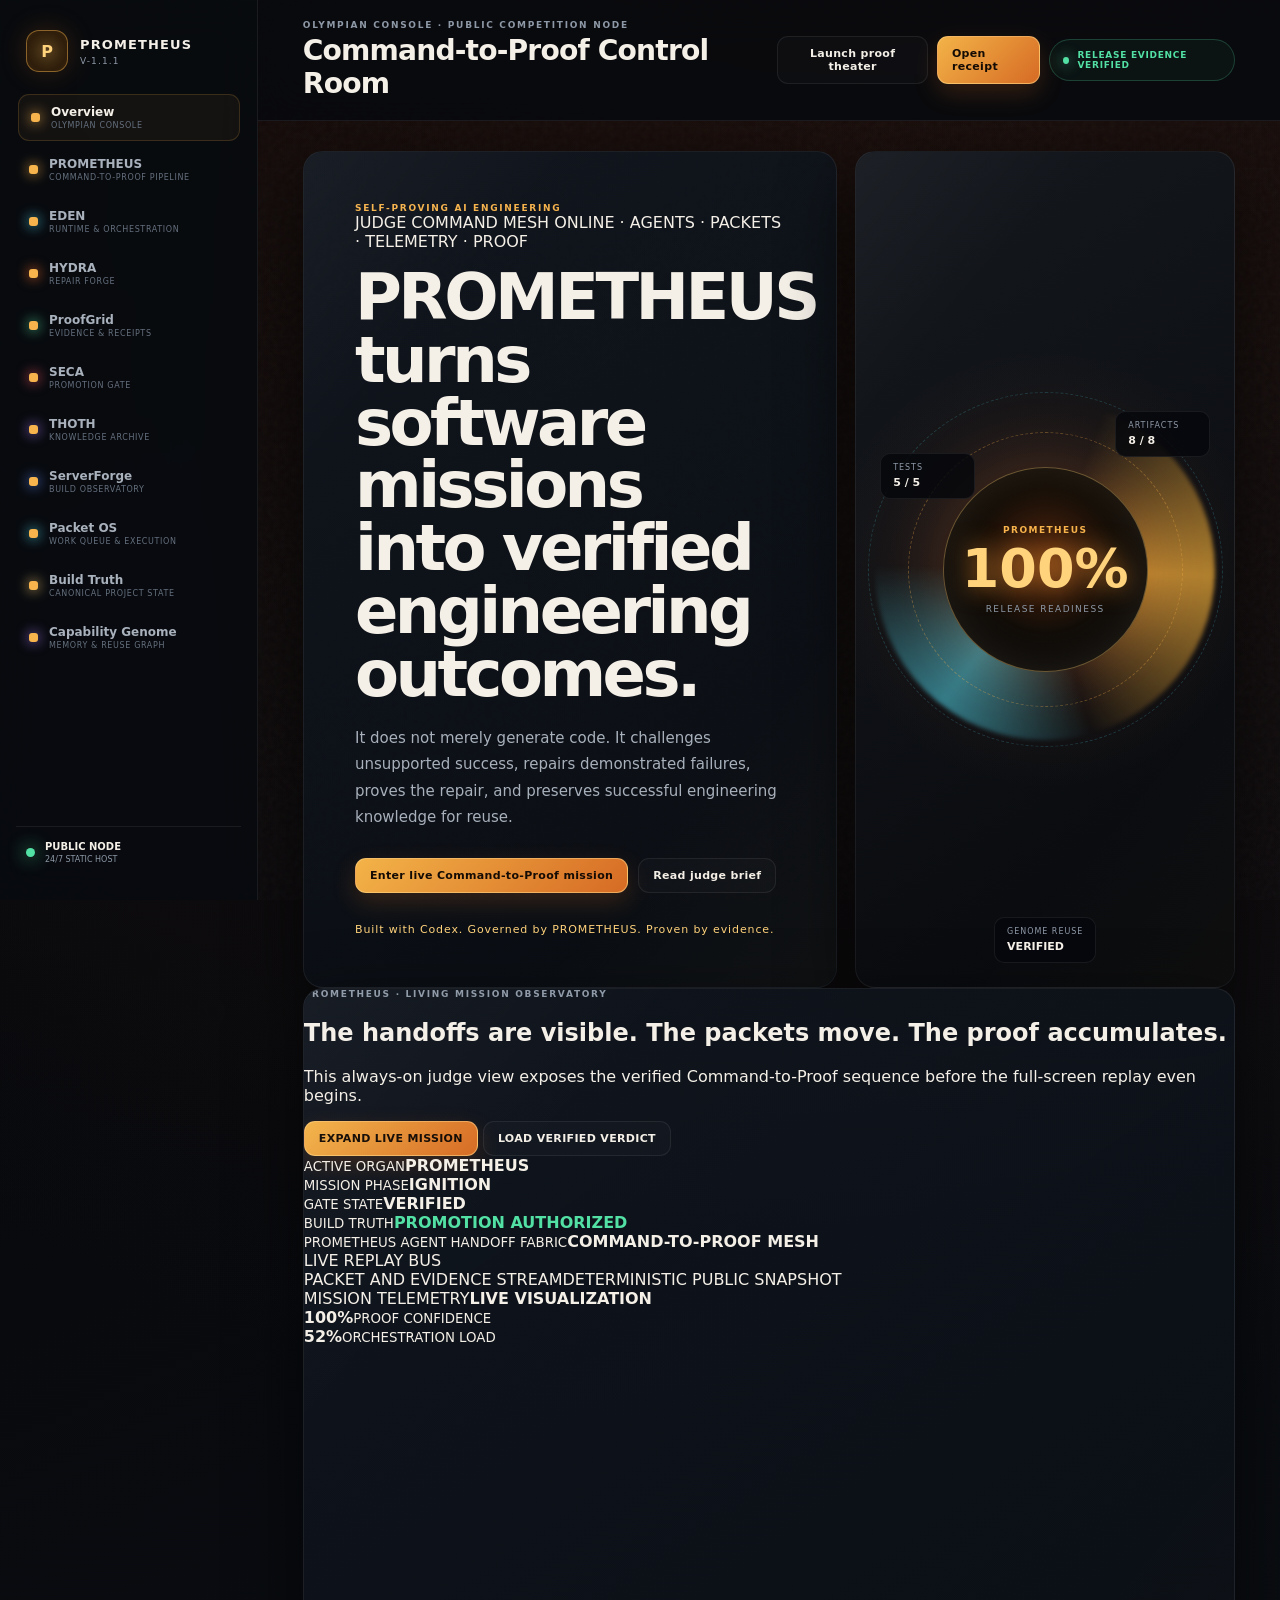
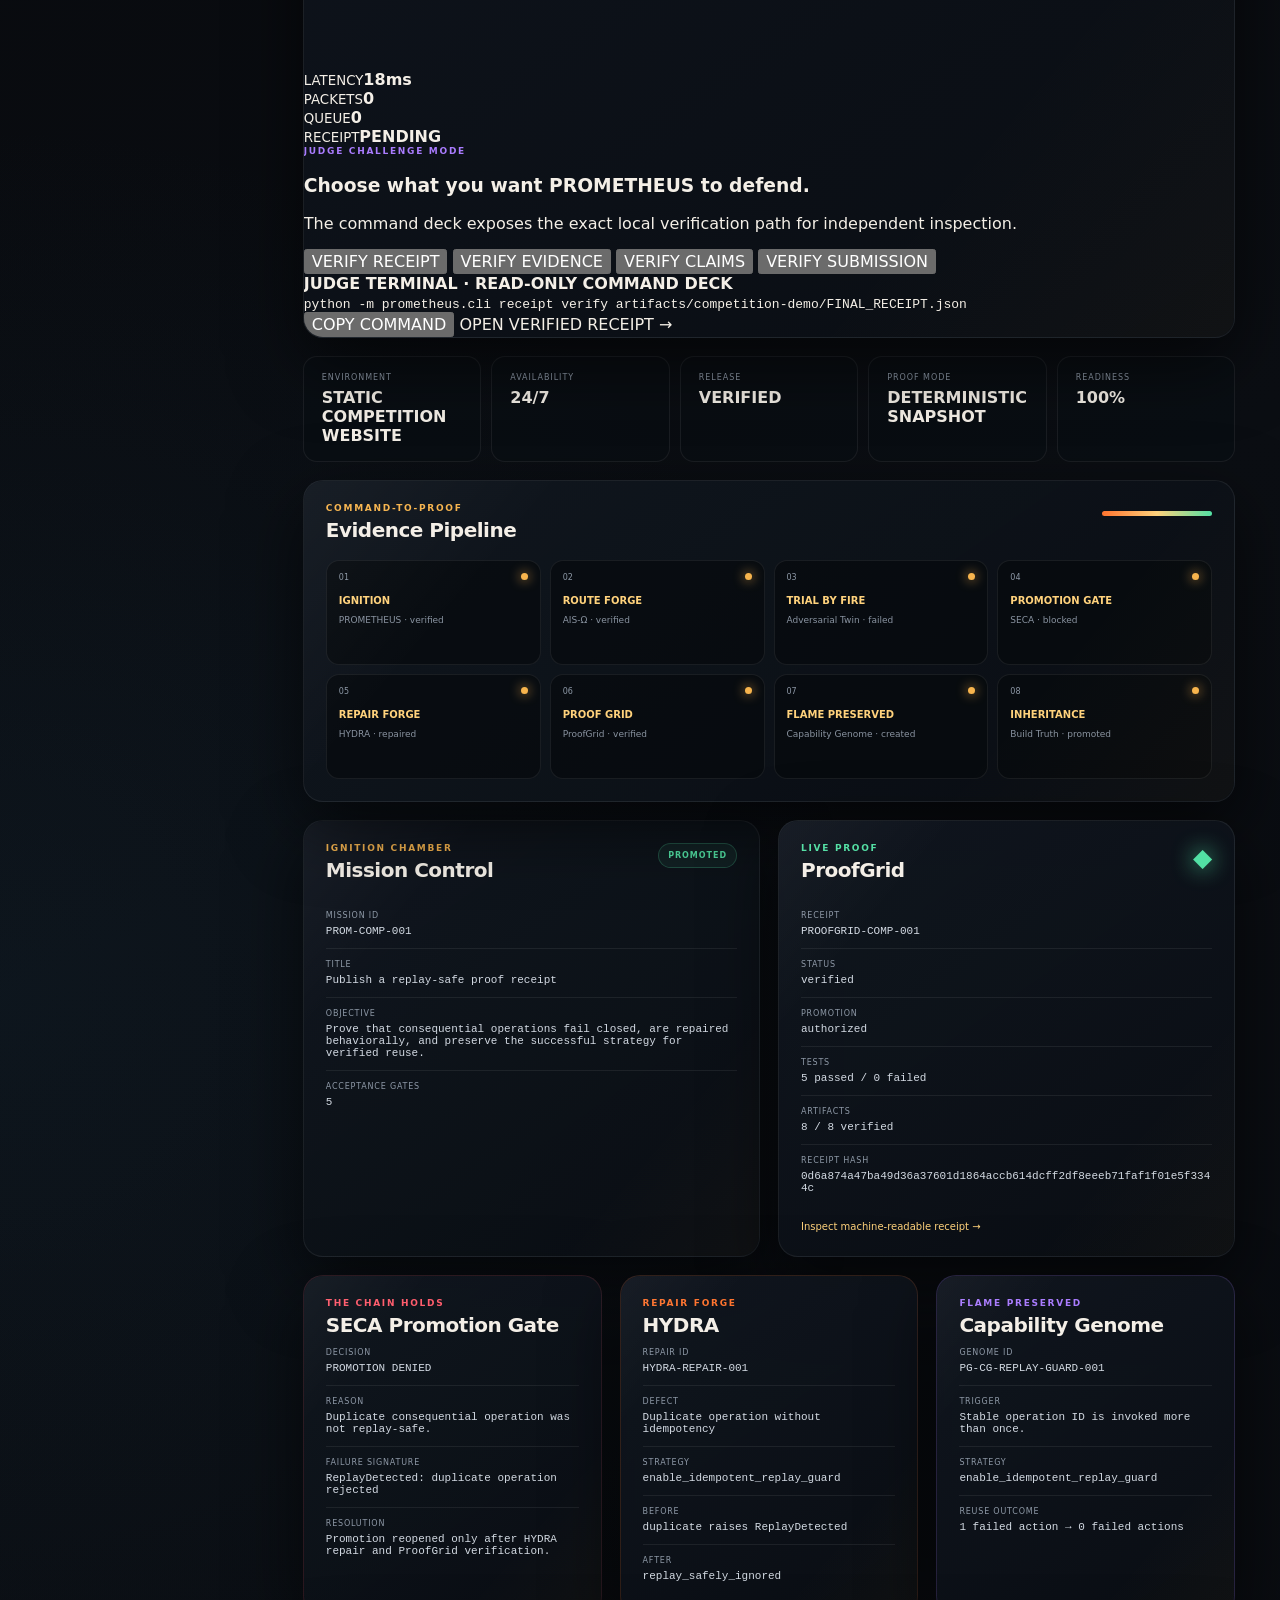
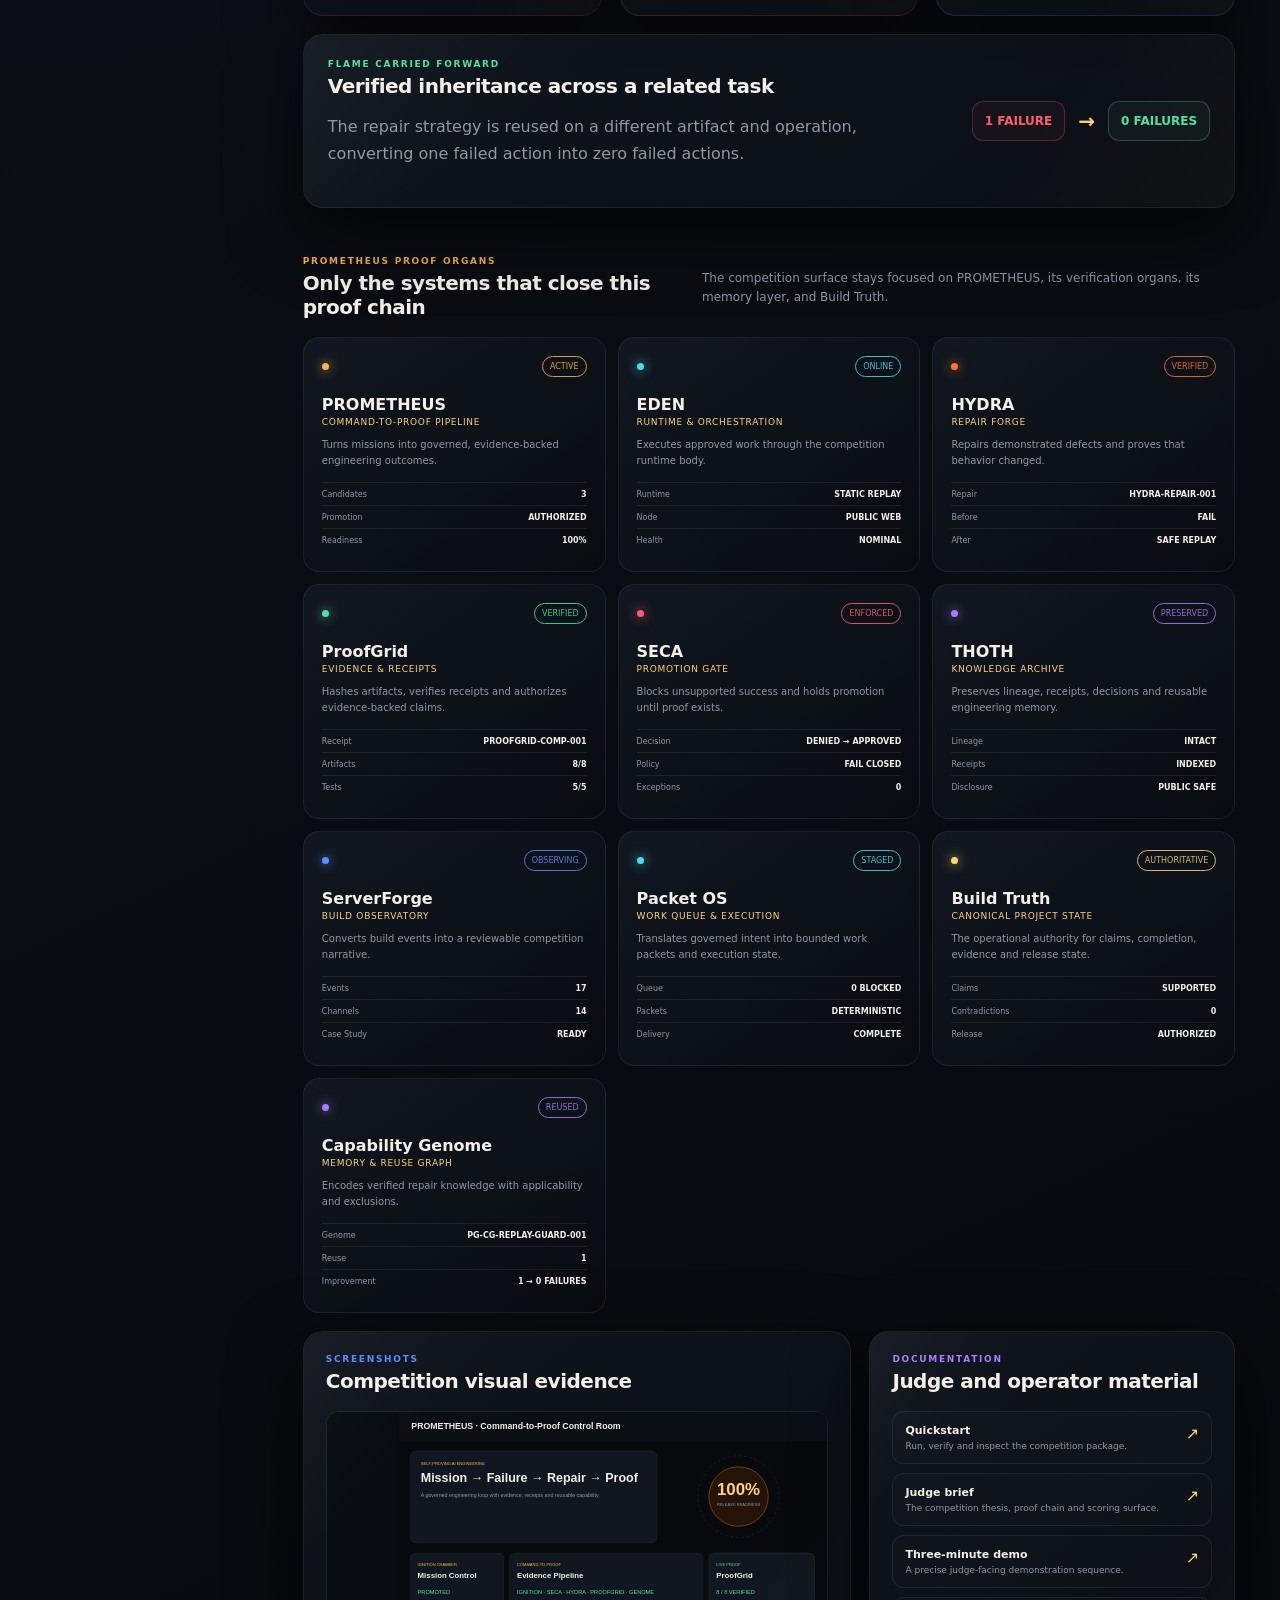
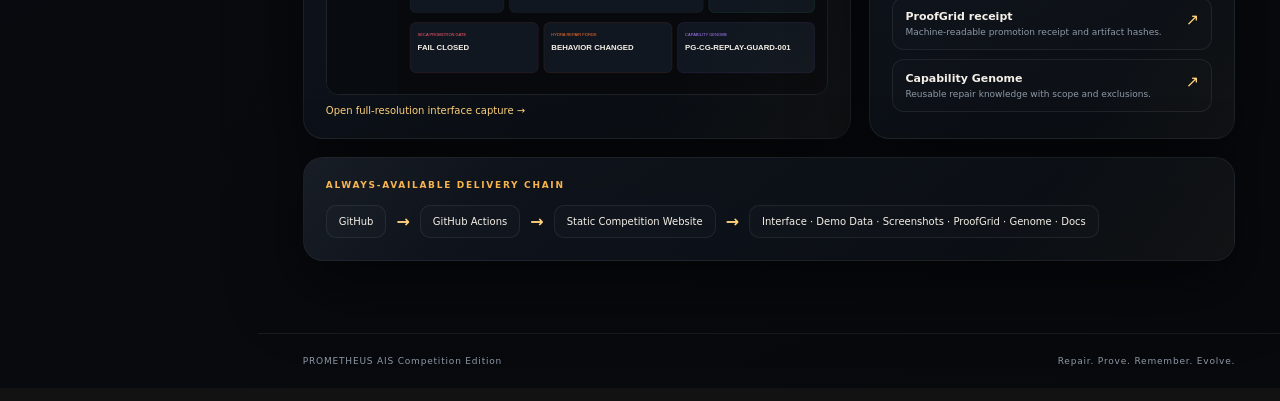
==== docs/index.html @ 09cc0eda "ui: expose living PROMETHEUS observatory on the judge landing page" ====
<!doctype html>
<html lang="en">
<head>
  <meta charset="utf-8">
  <meta name="viewport" content="width=device-width,initial-scale=1,viewport-fit=cover">
  <meta name="theme-color" content="#07090d">
  <meta name="description" content="PROMETHEUS AIS Competition Edition, an always-available Command-to-Proof demonstration.">
  <title>PROMETHEUS · Command-to-Proof Console</title>
  <link rel="stylesheet" href="assets/styles.css">
  <link rel="stylesheet" href="assets/demo.css">
  <link rel="stylesheet" href="assets/hardening.css">
  <link rel="stylesheet" href="assets/observatory.css">
</head>
<body>
  <div class="noise" aria-hidden="true"></div>
  <aside class="rail" aria-label="System navigation">
    <a class="brand" href="#overview" aria-label="PROMETHEUS home">
      <span class="brand-mark">P</span>
      <span class="brand-copy"><b>PROMETHEUS</b><small>V-1.1.1</small></span>
    </a>
    <nav id="system-nav"></nav>
    <div class="rail-foot"><span class="signal"></span><div><b>PUBLIC NODE</b><small>24/7 STATIC HOST</small></div></div>
  </aside>

  <div class="shell">
    <header class="topbar">
      <div><p class="overline">OLYMPIAN CONSOLE · PUBLIC COMPETITION NODE</p><h1>Command-to-Proof Control Room</h1></div>
      <div class="top-actions">
        <button class="ghost" id="replay" type="button">Launch proof theater</button>
        <a class="button" href="proofgrid/FINAL_RECEIPT.json">Open receipt</a>
        <div class="status-chip"><span></span> RELEASE EVIDENCE VERIFIED</div>
      </div>
    </header>

    <main>
      <section class="hero" id="overview">
        <div class="hero-copy panel">
          <p class="overline amber">SELF-PROVING AI ENGINEERING</p>
          <div class="judge-mode-banner"><span></span> JUDGE COMMAND MESH ONLINE · AGENTS · PACKETS · TELEMETRY · PROOF</div>
          <h2>PROMETHEUS turns software missions into verified engineering outcomes.</h2>
          <p class="lede">It does not merely generate code. It challenges unsupported success, repairs demonstrated failures, proves the repair, and preserves successful engineering knowledge for reuse.</p>
          <div class="hero-actions">
            <button class="button demo-launch" id="start-demo" type="button">Enter live Command-to-Proof mission</button>
            <a class="ghost buttonlike" href="documentation/JUDGE_BRIEF.md">Read judge brief</a>
          </div>
          <p class="release-line">Built with Codex. Governed by PROMETHEUS. Proven by evidence.</p>
        </div>
        <div class="forge panel" aria-label="PROMETHEUS system core">
          <div class="forge-orbit orbit-one"></div><div class="forge-orbit orbit-two"></div>
          <div class="forge-core"><span class="core-label">PROMETHEUS</span><strong id="readiness">100%</strong><small>RELEASE READINESS</small></div>
          <div class="forge-stat left"><small>TESTS</small><b>5 / 5</b></div>
          <div class="forge-stat right"><small>ARTIFACTS</small><b>8 / 8</b></div>
          <div class="forge-stat bottom"><small>GENOME REUSE</small><b>VERIFIED</b></div>
        </div>
      </section>

      <section class="mission-observatory panel" id="mission-observatory" aria-labelledby="observatory-title">
        <div class="observatory-scan" aria-hidden="true"></div>
        <header class="observatory-head">
          <div>
            <p class="overline cyan">PROMETHEUS · LIVING MISSION OBSERVATORY</p>
            <h2 id="observatory-title">The handoffs are visible. The packets move. The proof accumulates.</h2>
            <p>This always-on judge view exposes the verified Command-to-Proof sequence before the full-screen replay even begins.</p>
          </div>
          <div class="observatory-actions">
            <button type="button" class="button" id="observatory-launch">EXPAND LIVE MISSION</button>
            <button type="button" class="ghost" id="observatory-verified">LOAD VERIFIED VERDICT</button>
          </div>
        </header>

        <div class="observatory-kpis" aria-label="Live mission state">
          <div><small>ACTIVE ORGAN</small><b id="ambient-active-organ">PROMETHEUS</b></div>
          <div><small>MISSION PHASE</small><b id="ambient-phase">IGNITION</b></div>
          <div><small>GATE STATE</small><b id="ambient-state">VERIFIED</b></div>
          <div><small>BUILD TRUTH</small><b class="green">PROMOTION AUTHORIZED</b></div>
        </div>

        <div class="observatory-grid">
          <article class="agent-fabric">
            <div class="fabric-title">
              <div><small>PROMETHEUS AGENT HANDOFF FABRIC</small><b>COMMAND-TO-PROOF MESH</b></div>
              <span class="live-chip"><i></i> LIVE REPLAY BUS</span>
            </div>
            <div id="ambient-agent-grid" class="ambient-agent-grid" aria-label="PROMETHEUS governed handoff sequence"></div>
            <div class="stream-title"><span>PACKET AND EVIDENCE STREAM</span><span>DETERMINISTIC PUBLIC SNAPSHOT</span></div>
            <div id="ambient-command-stream" class="ambient-command-stream" aria-live="polite"></div>
          </article>

          <aside class="ambient-telemetry" aria-label="Living telemetry wall">
            <div class="telemetry-title"><span>MISSION TELEMETRY</span><b>LIVE VISUALIZATION</b></div>
            <div class="ambient-dials">
              <div class="ambient-dial" id="ambient-confidence-ring" style="--value:100"><div><b id="ambient-confidence">100%</b><small>PROOF CONFIDENCE</small></div></div>
              <div class="ambient-dial cyan" id="ambient-load-ring" style="--value:52"><div><b id="ambient-load">52%</b><small>ORCHESTRATION LOAD</small></div></div>
            </div>
            <svg class="ambient-chart" viewBox="0 0 320 110" preserveAspectRatio="none" aria-label="Deterministic mission telemetry graph">
              <line x1="0" y1="27" x2="320" y2="27"></line>
              <line x1="0" y1="55" x2="320" y2="55"></line>
              <line x1="0" y1="83" x2="320" y2="83"></line>
              <polyline id="ambient-telemetry-line" points="0,72"></polyline>
            </svg>
            <div class="ambient-metrics">
              <div><small>LATENCY</small><b id="ambient-latency">18ms</b></div>
              <div><small>PACKETS</small><b id="ambient-packets">0</b></div>
              <div><small>QUEUE</small><b id="ambient-queue">0</b></div>
              <div><small>RECEIPT</small><b id="ambient-receipt">PENDING</b></div>
            </div>
          </aside>
        </div>

        <div class="challenge-deck">
          <div class="challenge-intro">
            <p class="overline violet">JUDGE CHALLENGE MODE</p>
            <h3>Choose what you want PROMETHEUS to defend.</h3>
            <p>The command deck exposes the exact local verification path for independent inspection.</p>
          </div>
          <div class="challenge-buttons" role="group" aria-label="Judge verification challenges">
            <button type="button" class="active" data-challenge="receipt">VERIFY RECEIPT</button>
            <button type="button" data-challenge="evidence">VERIFY EVIDENCE</button>
            <button type="button" data-challenge="claims">VERIFY CLAIMS</button>
            <button type="button" data-challenge="submission">VERIFY SUBMISSION</button>
          </div>
          <div class="challenge-console">
            <div class="console-bar"><span></span><span></span><span></span><b>JUDGE TERMINAL · READ-ONLY COMMAND DECK</b></div>
            <code id="challenge-output">python -m prometheus.cli receipt verify artifacts/competition-demo/FINAL_RECEIPT.json</code>
            <div class="challenge-console-actions">
              <button type="button" id="challenge-copy">COPY COMMAND</button>
              <a id="challenge-link" href="proofgrid/FINAL_RECEIPT.json">OPEN VERIFIED RECEIPT →</a>
            </div>
          </div>
        </div>
      </section>

      <section class="metric-strip" id="release-metrics"></section>
      <section class="workspace">
        <article class="panel mission-card"><div class="section-head"><div><p class="overline amber">IGNITION CHAMBER</p><h2>Mission Control</h2></div><span class="state promoted">PROMOTED</span></div><div id="mission-card"></div></article>
        <article class="panel pipeline-card"><div class="section-head"><div><p class="overline amber">COMMAND-TO-PROOF</p><h2>Evidence Pipeline</h2></div><div class="progress"><span id="progress-bar"></span></div></div><ol id="pipeline" class="pipeline"></ol></article>
        <article class="panel receipt-card"><div class="section-head"><div><p class="overline green">LIVE PROOF</p><h2>ProofGrid</h2></div><span class="hex">◆</span></div><div id="proof-card"></div><a class="inline-link" href="proofgrid/FINAL_RECEIPT.json">Inspect machine-readable receipt →</a></article>
      </section>

      <section class="organ-grid">
        <article class="panel organ-card danger" id="seca"><p class="overline red">THE CHAIN HOLDS</p><h2>SECA Promotion Gate</h2><div id="seca-card"></div></article>
        <article class="panel organ-card repair" id="hydra"><p class="overline orange">REPAIR FORGE</p><h2>HYDRA</h2><div id="hydra-card"></div></article>
        <article class="panel organ-card genome" id="genome"><p class="overline violet">FLAME PRESERVED</p><h2>Capability Genome</h2><div id="genome-card"></div></article>
      </section>

      <section class="panel inheritance"><div><p class="overline green">FLAME CARRIED FORWARD</p><h2>Verified inheritance across a related task</h2><p>The repair strategy is reused on a different artifact and operation, converting one failed action into zero failed actions.</p></div><div class="improvement"><span class="before">1 FAILURE</span><span class="arrow">→</span><span class="after">0 FAILURES</span></div></section>

      <section class="systems-section"><div class="section-title"><div><p class="overline amber">PROMETHEUS PROOF ORGANS</p><h2>Only the systems that close this proof chain</h2></div><p>The competition surface stays focused on PROMETHEUS, its verification organs, its memory layer, and Build Truth.</p></div><div id="systems-grid" class="systems-grid"></div></section>

      <section class="resources">
        <article class="panel"><p class="overline blue">SCREENSHOTS</p><h2>Competition visual evidence</h2><a class="shot" href="screenshots/prometheus-command-center.svg"><img src="screenshots/prometheus-command-center.svg" alt="PROMETHEUS Command Center overview"><span>Open full-resolution interface capture →</span></a></article>
        <article class="panel"><p class="overline violet">DOCUMENTATION</p><h2>Judge and operator material</h2><div id="docs-list" class="docs-list"></div></article>
      </section>

      <section class="panel architecture"><p class="overline amber">ALWAYS-AVAILABLE DELIVERY CHAIN</p><div class="arch-flow"><span>GitHub</span><b>→</b><span>GitHub Actions</span><b>→</b><span>Static Competition Website</span><b>→</b><span>Interface · Demo Data · Screenshots · ProofGrid · Genome · Docs</span></div></section>
    </main>
    <footer><span>PROMETHEUS AIS Competition Edition</span><span>Repair. Prove. Remember. Evolve.</span></footer>
  </div>

  <section id="proof-theater" class="proof-theater" hidden aria-modal="true" aria-busy="false" role="dialog" aria-labelledby="theater-title">
    <div class="theater-grid" aria-hidden="true"></div>
    <div class="theater-flare" aria-hidden="true"></div>
    <header class="theater-header">
      <div class="theater-brand"><span class="theater-sigil">P</span><div><small>PROMETHEUS · COMPETITION EDITION</small><b id="theater-title">COMMAND-TO-PROOF LIVE RUN</b></div></div>
      <div class="theater-controls"><span class="replay-mode">DETERMINISTIC REPLAY · VERIFIED SNAPSHOT</span><span id="theater-clock">T+00:00</span><button id="theater-close" type="button" aria-label="Close demo">×</button></div>
    </header>

    <div class="theater-layout">
      <aside class="theater-left">
        <p class="hud-label">ACTIVE PROMETHEUS ORGANS</p>
        <div id="organ-stack" class="organ-stack"></div>
        <p class="hud-label">MISSION</p>
        <div class="mission-hud"><b>PROM-COMP-001</b><span>Publish a replay-safe proof receipt</span></div>
      </aside>

      <main class="theater-main">
        <div class="stage-kicker" id="stage-kicker">AWAITING IGNITION</div>
        <h2 id="stage-title">PROMETHEUS IS READY</h2>
        <p id="stage-narrative">Press launch to watch the system discover a real failure, deny its own promotion, repair the defect, prove the repair, and reuse the capability.</p>

        <div class="proof-core-wrap">
          <div class="proof-core-rings"><i></i><i></i><i></i></div>
          <div id="proof-core" class="proof-core"><small>BUILD TRUTH</small><strong id="core-value">READY</strong><span id="core-subtitle">EVIDENCE GOVERNED</span></div>
        </div>

        <div id="theater-pipeline" class="theater-pipeline"></div>
        <div class="theater-actions"><button type="button" id="theater-launch">IGNITE COMMAND-TO-PROOF</button><button type="button" id="theater-skip">SKIP TO VERIFIED RESULTS</button></div>
      </main>

      <aside class="theater-right">
        <p class="hud-label">LIVE EVIDENCE STREAM</p>
        <div id="evidence-stream" class="evidence-stream" aria-live="polite"></div>
        <div class="verification-stack">
          <div><span>TESTS</span><b id="metric-tests">0 / 5</b></div>
          <div><span>ARTIFACTS</span><b id="metric-artifacts">0 / 8</b></div>
          <div><span>RECEIPT</span><b id="metric-receipt">PENDING</b></div>
          <div><span>GENOME</span><b id="metric-genome">UNEXTRACTED</b></div>
        </div>
      </aside>
    </div>

    <div id="verdict-card" class="verdict-card" hidden tabindex="-1" role="status" aria-live="assertive">
      <span class="verdict-mark">◆</span>
      <p>PROOFGRID VERDICT</p>
      <h2>PROMOTION AUTHORIZED</h2>
      <div class="verdict-metrics"><span>5/5 TESTS</span><span>8/8 ARTIFACTS</span><span>HASH VERIFIED</span><span>GENOME REUSED</span></div>
      <strong>1 FAILED ACTION → 0 FAILED ACTIONS</strong>
      <div class="verdict-actions"><button type="button" id="theater-replay">RUN IT AGAIN</button><button type="button" id="verdict-close" class="secondary">RETURN TO CONSOLE</button></div>
    </div>
  </section>

  <script src="assets/app.js"></script>
</body>
</html>
---- docs/assets/styles.css ----
:root{
  color-scheme:dark;
  --bg:#06080b;--bg2:#0b0f14;--panel:#111720e8;--panel2:#0a0e13f2;
  --line:#ffffff12;--line-strong:#f2b55b35;--text:#f4efe7;--muted:#8e99a7;
  --amber:#f7b44d;--orange:#ff742f;--green:#52e0a4;--red:#ff5d6d;
  --cyan:#4ed8ef;--blue:#5b8cff;--violet:#aa7cff;--gold:#ffd27c;
  --shadow:0 24px 70px #0009;--radius:20px;
  font-family:Inter,ui-sans-serif,system-ui,-apple-system,BlinkMacSystemFont,"Segoe UI",sans-serif;
}
*{box-sizing:border-box}
html{scroll-behavior:smooth}
body{margin:0;min-width:320px;background:
  radial-gradient(circle at 70% -10%,#5a240d55 0,transparent 34%),
  radial-gradient(circle at 0 50%,#17344733 0,transparent 30%),
  linear-gradient(155deg,#050609,#0b0e13 45%,#07090d);color:var(--text)}
body:before{content:"";position:fixed;inset:0;pointer-events:none;background-image:
  linear-gradient(#ffffff05 1px,transparent 1px),linear-gradient(90deg,#ffffff05 1px,transparent 1px);
  background-size:42px 42px;mask-image:linear-gradient(to bottom,#0008,transparent 90%)}
.noise{position:fixed;inset:0;pointer-events:none;opacity:.035;background-image:url("data:image/svg+xml,%3Csvg viewBox='0 0 180 180' xmlns='http://www.w3.org/2000/svg'%3E%3Cfilter id='n'%3E%3CfeTurbulence type='fractalNoise' baseFrequency='.85' numOctaves='2' stitchTiles='stitch'/%3E%3C/filter%3E%3Crect width='100%25' height='100%25' filter='url(%23n)'/%3E%3C/svg%3E")}
a{color:inherit;text-decoration:none}
button{font:inherit}
.rail{position:fixed;inset:0 auto 0 0;width:258px;padding:22px 16px;display:flex;flex-direction:column;z-index:20;background:#080b10ed;border-right:1px solid var(--line);backdrop-filter:blur(20px)}
.brand{display:flex;gap:12px;align-items:center;padding:8px 10px 22px}
.brand-mark{display:grid;place-items:center;width:42px;height:42px;border:1px solid #f7b44d80;border-radius:13px;background:radial-gradient(circle,#ffb24355,#211407 70%);color:var(--gold);font-weight:900;box-shadow:0 0 28px #ff8a252c,inset 0 0 18px #ffb44b22}
.brand-copy{display:flex;flex-direction:column;letter-spacing:.07em}.brand-copy b{font-size:13px}.brand-copy small{color:var(--muted);font-size:9px;margin-top:4px}
#system-nav{display:flex;flex-direction:column;gap:5px;overflow:auto;padding-right:3px}
.nav-link{display:flex;align-items:center;gap:11px;padding:10px 12px;border:1px solid transparent;border-radius:11px;color:#a9b1bc;font-size:12px;transition:.2s}
.nav-link:hover,.nav-link.active{background:#f7b44d0d;border-color:#f7b44d2a;color:var(--text);transform:translateX(2px)}
.nav-icon{width:9px;height:9px;border-radius:3px;background:var(--amber);box-shadow:0 0 13px currentColor}
.nav-copy{display:flex;flex-direction:column}.nav-copy small{font-size:8px;color:#65707e;margin-top:2px;text-transform:uppercase;letter-spacing:.08em}
.rail-foot{margin-top:auto;padding:14px 10px;border-top:1px solid var(--line);display:flex;gap:10px;align-items:center}.rail-foot b,.rail-foot small{display:block}.rail-foot b{font-size:10px}.rail-foot small{font-size:8px;color:var(--muted);margin-top:3px}.signal{width:9px;height:9px;border-radius:50%;background:var(--green);box-shadow:0 0 18px var(--green)}
.shell{margin-left:258px;min-height:100vh}
.topbar{min-height:92px;padding:20px clamp(20px,3.5vw,54px);display:flex;justify-content:space-between;align-items:center;gap:24px;position:sticky;top:0;z-index:15;background:#070a0edb;border-bottom:1px solid var(--line);backdrop-filter:blur(22px)}
.topbar h1{font-size:clamp(18px,2.2vw,29px);margin:4px 0 0;letter-spacing:-.03em}
.overline{margin:0;font-size:9px;letter-spacing:.19em;font-weight:800;color:var(--muted)}
.amber{color:var(--amber)}.green{color:var(--green)}.red{color:var(--red)}.orange{color:var(--orange)}.violet{color:var(--violet)}.blue{color:var(--blue)}
.top-actions{display:flex;gap:9px;align-items:center}.button,.buttonlike,.ghost{cursor:pointer;border-radius:11px;padding:10px 14px;font-size:11px;font-weight:800;letter-spacing:.03em}
.button{background:linear-gradient(135deg,#f3b348,#d66b24);border:1px solid #ffd3858c;color:#130b04;box-shadow:0 9px 25px #f0792730}
.ghost,.buttonlike{border:1px solid var(--line);background:#ffffff05;color:var(--text)}
.status-chip{display:flex;align-items:center;gap:8px;border:1px solid #52e0a43b;background:#52e0a40b;padding:10px 13px;border-radius:999px;color:var(--green);font-size:9px;font-weight:900;letter-spacing:.08em}.status-chip span{width:7px;height:7px;border-radius:50%;background:var(--green);box-shadow:0 0 14px var(--green)}
main{padding:30px clamp(20px,3.5vw,54px) 72px}
.panel{position:relative;overflow:hidden;border:1px solid var(--line);border-radius:var(--radius);background:linear-gradient(145deg,var(--panel),var(--panel2));box-shadow:var(--shadow)}
.panel:after{content:"";position:absolute;inset:0;pointer-events:none;border-radius:inherit;background:linear-gradient(130deg,#ffffff09,transparent 22%,transparent 75%,#f7b44d08)}
.hero{display:grid;grid-template-columns:minmax(0,1.28fr) minmax(380px,.72fr);gap:18px}
.hero-copy{padding:clamp(28px,4vw,58px)}.hero-copy h2{font-size:clamp(34px,5vw,68px);max-width:950px;line-height:.98;letter-spacing:-.055em;margin:15px 0 20px}.lede{max-width:850px;color:#a8b0bb;line-height:1.75;font-size:15px}.hero-actions{display:flex;gap:10px;margin-top:28px}.release-line{margin:30px 0 0;color:var(--gold);font-size:11px;letter-spacing:.08em}
.forge{min-height:450px;display:grid;place-items:center;background:radial-gradient(circle,#ff81251d 0,transparent 48%),linear-gradient(145deg,#15181e,#07090c)}
.forge:before{content:"";position:absolute;width:340px;height:340px;border-radius:50%;background:conic-gradient(from 20deg,#ffb83e00,#ffb83eaa,#ff6b2600 40%,#4fd7ee88,#4fd7ee00 70%);filter:blur(2px);animation:spin 16s linear infinite}
.forge-core{z-index:2;width:205px;height:205px;border-radius:50%;display:flex;flex-direction:column;align-items:center;justify-content:center;background:radial-gradient(circle at 50% 45%,#53250c,#120d08 48%,#07090c 70%);border:1px solid #ffc86d66;box-shadow:0 0 80px #ff752b35,inset 0 0 40px #ffb34d24}
.forge-core strong{font-size:54px;line-height:1;color:var(--gold);text-shadow:0 0 24px #ff9d38aa}.forge-core small,.core-label{font-size:9px;letter-spacing:.16em}.core-label{color:var(--amber);font-weight:900;margin-bottom:7px}.forge-core small{color:var(--muted);margin-top:8px}
.forge-orbit{position:absolute;border-radius:50%;border:1px dashed #f7b44d55}.orbit-one{width:275px;height:275px;animation:spin 24s linear infinite reverse}.orbit-two{width:355px;height:355px;border-color:#4ed8ef33;animation:spin 34s linear infinite}
.forge-stat{position:absolute;z-index:2;padding:9px 12px;border:1px solid var(--line);border-radius:10px;background:#06080cd9;min-width:95px}.forge-stat small,.forge-stat b{display:block}.forge-stat small{font-size:8px;color:var(--muted);letter-spacing:.12em}.forge-stat b{font-size:11px;margin-top:4px}.forge-stat.left{left:24px;top:36%}.forge-stat.right{right:24px;top:31%}.forge-stat.bottom{bottom:24px}
.metric-strip{display:grid;grid-template-columns:repeat(5,1fr);gap:10px;margin:18px 0}.metric-tile{padding:16px 18px;border:1px solid var(--line);border-radius:14px;background:#0a0e14c9}.metric-tile small,.metric-tile b{display:block}.metric-tile small{font-size:8px;color:var(--muted);letter-spacing:.12em}.metric-tile b{font-size:16px;margin-top:6px}
.workspace{display:grid;grid-template-columns:minmax(240px,.72fr) minmax(0,1.55fr) minmax(240px,.73fr);gap:18px}.workspace>.panel,.organ-card{padding:22px}
.section-head{display:flex;align-items:flex-start;justify-content:space-between;gap:14px;margin-bottom:18px}.section-head h2,.organ-card h2,.resources h2,.systems-section h2,.inheritance h2{margin:5px 0 0;font-size:20px;letter-spacing:-.025em}.state{font-size:8px;font-weight:900;letter-spacing:.12em;padding:7px 9px;border-radius:999px}.promoted{color:var(--green);background:#52e0a412;border:1px solid #52e0a43d}
.data-row{padding:11px 0;border-bottom:1px solid var(--line)}.data-row:last-child{border:0}.data-row small,.data-row b,.data-row code{display:block}.data-row small{font-size:8px;text-transform:uppercase;letter-spacing:.1em;color:var(--muted)}.data-row b,.data-row code{font-size:11px;margin-top:5px;overflow-wrap:anywhere}.data-row code{color:#d3dae3}
.progress{width:110px;height:5px;border-radius:999px;background:#ffffff0c;overflow:hidden;margin-top:8px}.progress span{display:block;height:100%;width:100%;background:linear-gradient(90deg,var(--orange),var(--gold),var(--green));box-shadow:0 0 14px var(--amber);transition:width .5s ease}
.pipeline{list-style:none;margin:0;padding:0;display:grid;grid-template-columns:repeat(4,1fr);gap:9px}.pipeline li{position:relative;min-height:105px;padding:12px;border:1px solid var(--line);border-radius:13px;background:#06090d99;transition:.35s}.pipeline li.active{border-color:#f7b44d80;box-shadow:0 0 24px #f7b44d17;transform:translateY(-3px)}.pipeline li.done{border-color:#52e0a435}.pipeline-step{display:flex;justify-content:space-between;gap:6px;font-size:8px;color:var(--muted)}.pipeline li b{display:block;font-size:10px;margin:13px 0 8px;color:var(--gold)}.pipeline li p{margin:0;font-size:9px;line-height:1.45;color:#8993a0}.dot{width:7px;height:7px;border-radius:50%;background:var(--amber);box-shadow:0 0 12px var(--amber)}
.receipt-card .hex{font-size:25px;color:var(--green);text-shadow:0 0 22px var(--green)}.inline-link{display:inline-block;margin-top:16px;color:var(--gold);font-size:10px}
.organ-grid{display:grid;grid-template-columns:repeat(3,1fr);gap:18px;margin-top:18px}.organ-card.danger{border-color:#ff5d6d22}.organ-card.repair{border-color:#ff742f27}.organ-card.genome{border-color:#aa7cff2c}
.inheritance{margin-top:18px;padding:24px;display:flex;align-items:center;justify-content:space-between;gap:25px}.inheritance p:not(.overline){color:var(--muted);max-width:760px;line-height:1.65}.improvement{display:flex;align-items:center;gap:13px;font-size:12px;font-weight:900;white-space:nowrap}.before,.after{padding:12px;border-radius:11px;border:1px solid}.before{color:var(--red);border-color:#ff5d6d44;background:#ff5d6d0c}.after{color:var(--green);border-color:#52e0a444;background:#52e0a40c}.arrow{color:var(--gold);font-size:20px}
.systems-section{margin-top:48px}.section-title{display:flex;justify-content:space-between;align-items:end;gap:30px;margin-bottom:18px}.section-title>p{max-width:600px;color:var(--muted);line-height:1.6;font-size:12px}.systems-grid{display:grid;grid-template-columns:repeat(5,1fr);gap:12px}.system-card{padding:18px;border:1px solid var(--line);border-radius:16px;background:linear-gradient(145deg,#111720,#080b10);min-height:235px;transition:.25s}.system-card:hover{transform:translateY(-4px);border-color:#f7b44d38;box-shadow:0 20px 45px #0008}.system-top{display:flex;justify-content:space-between;gap:8px;align-items:center}.system-badge{font-size:8px;padding:5px 7px;border:1px solid currentColor;border-radius:999px;opacity:.85}.system-card h3{font-size:16px;margin:18px 0 3px}.system-card .role{font-size:9px;color:var(--gold);text-transform:uppercase;letter-spacing:.08em}.system-card p{color:var(--muted);font-size:10px;line-height:1.55}.mini-metrics{display:grid;gap:6px;margin-top:14px}.mini-metric{display:flex;justify-content:space-between;gap:10px;padding-top:7px;border-top:1px solid var(--line);font-size:8px}.mini-metric span{color:var(--muted)}.mini-metric b{text-align:right}
.accent-amber{color:var(--amber)}.accent-orange{color:var(--orange)}.accent-green{color:var(--green)}.accent-red{color:var(--red)}.accent-cyan{color:var(--cyan)}.accent-blue{color:var(--blue)}.accent-violet{color:var(--violet)}.accent-gold{color:var(--gold)}
.resources{display:grid;grid-template-columns:1.2fr .8fr;gap:18px;margin-top:18px}.resources>.panel{padding:22px}.shot{display:block;margin-top:18px}.shot img{display:block;width:100%;border-radius:13px;border:1px solid var(--line)}.shot span{display:block;margin-top:10px;color:var(--gold);font-size:10px}.docs-list{display:grid;gap:9px;margin-top:18px}.doc-link{display:flex;justify-content:space-between;gap:12px;padding:12px;border:1px solid var(--line);border-radius:12px;background:#ffffff03}.doc-link b,.doc-link small{display:block}.doc-link b{font-size:11px}.doc-link small{font-size:9px;color:var(--muted);margin-top:4px}.doc-link span{color:var(--gold)}
.architecture{margin-top:18px;padding:22px}.arch-flow{display:flex;align-items:center;flex-wrap:wrap;gap:10px;margin-top:15px}.arch-flow span{padding:10px 12px;border:1px solid var(--line);border-radius:10px;background:#ffffff04;font-size:10px}.arch-flow b{color:var(--gold)}
footer{padding:22px clamp(20px,3.5vw,54px);display:flex;justify-content:space-between;gap:20px;border-top:1px solid var(--line);color:var(--muted);font-size:9px;letter-spacing:.09em}
@keyframes spin{to{transform:rotate(360deg)}}
@media(max-width:1450px){.systems-grid{grid-template-columns:repeat(3,1fr)}.workspace{grid-template-columns:1fr 1fr}.pipeline-card{grid-column:1/-1;grid-row:1}.pipeline{grid-template-columns:repeat(4,1fr)}}
@media(max-width:1050px){.rail{width:82px}.brand-copy,.nav-copy,.rail-foot div{display:none}.brand{justify-content:center}.nav-link{justify-content:center}.shell{margin-left:82px}.hero{grid-template-columns:1fr}.forge{min-height:390px}.metric-strip{grid-template-columns:repeat(3,1fr)}.organ-grid{grid-template-columns:1fr 1fr}.systems-grid{grid-template-columns:1fr 1fr}.resources{grid-template-columns:1fr}}
@media(max-width:720px){.rail{position:fixed;inset:auto 0 0 0;width:auto;height:68px;flex-direction:row;padding:8px 10px;border-right:0;border-top:1px solid var(--line)}.brand,.rail-foot{display:none}#system-nav{flex-direction:row;overflow-x:auto;width:100%;padding:0}.nav-link{min-width:52px;padding:10px}.nav-link:nth-child(n+7){display:none}.shell{margin-left:0;margin-bottom:68px}.topbar{position:relative;align-items:flex-start}.top-actions{flex-wrap:wrap;justify-content:flex-end}.top-actions .ghost,.top-actions .button{display:none}.status-chip{font-size:7px}.hero-copy h2{font-size:38px}.workspace,.organ-grid,.systems-grid{grid-template-columns:1fr}.pipeline{grid-template-columns:1fr 1fr}.pipeline-card{grid-column:auto}.metric-strip{grid-template-columns:1fr 1fr}.inheritance,.section-title{align-items:flex-start;flex-direction:column}.improvement{white-space:normal}.resources{grid-template-columns:1fr}footer{flex-direction:column}}
@media(prefers-reduced-motion:reduce){*{animation:none!important;scroll-behavior:auto!important}}
body.screenshot .topbar,body.screenshot .rail,body.screenshot footer{display:none}body.screenshot .shell{margin:0}body.screenshot main{padding:24px}
---- docs/assets/demo.css ----
.proof-theater{position:fixed;inset:0;z-index:9999;background:radial-gradient(circle at 50% 45%,#4a1c0d 0,#0a0d12 30%,#030507 72%);color:#f7f2e8;overflow:auto;isolation:isolate}.proof-theater[hidden]{display:none}.proof-theater:before{content:"";position:absolute;inset:0;background:linear-gradient(90deg,transparent 49.8%,#f6b74d16 50%,transparent 50.2%),linear-gradient(transparent 49.8%,#55ddff10 50%,transparent 50.2%);background-size:72px 72px;opacity:.35;pointer-events:none}.theater-grid{position:absolute;inset:0;background-image:linear-gradient(#ffffff08 1px,transparent 1px),linear-gradient(90deg,#ffffff08 1px,transparent 1px);background-size:36px 36px;mask-image:radial-gradient(circle at center,#000 0,transparent 80%);pointer-events:none}.theater-flare{position:absolute;width:58vw;height:58vw;left:50%;top:48%;transform:translate(-50%,-50%);border-radius:50%;background:radial-gradient(circle,#ff9b3230 0,#ff7a1510 32%,transparent 67%);filter:blur(22px);animation:forgePulse 2.8s ease-in-out infinite;pointer-events:none}.theater-header{position:relative;z-index:3;display:flex;align-items:center;justify-content:space-between;padding:18px 24px;border-bottom:1px solid #f7b44d2e;background:#05070ad9;backdrop-filter:blur(18px)}.theater-brand{display:flex;align-items:center;gap:12px}.theater-sigil{display:grid;place-items:center;width:44px;height:44px;border:1px solid #ffd27c66;border-radius:50%;background:radial-gradient(circle,#ff9a3444,#090b0e 68%);color:#ffd27c;font-weight:900;box-shadow:0 0 28px #ff8d2838}.theater-brand small,.theater-brand b{display:block}.theater-brand small{font-size:9px;letter-spacing:.2em;color:#9aa5b2}.theater-brand b{margin-top:4px;font-size:14px;letter-spacing:.08em}.theater-controls{display:flex;align-items:center;gap:14px}.theater-controls span{font:800 11px ui-monospace,monospace;color:#52e0a4}.theater-controls button{width:38px;height:38px;border-radius:50%;border:1px solid #ffffff24;background:#ffffff08;color:#fff;font-size:24px}.theater-layout{position:relative;z-index:2;display:grid;grid-template-columns:240px minmax(0,1fr) 320px;gap:18px;padding:22px;min-height:calc(100vh - 82px)}.theater-left,.theater-right{display:flex;flex-direction:column;gap:14px}.hud-label{margin:0;color:#f7b44d;font-size:9px;letter-spacing:.2em;font-weight:900}.organ-stack{display:grid;gap:8px}.organ-node{position:relative;padding:11px 12px;border:1px solid #ffffff16;border-radius:12px;background:#091018c7;opacity:.4;transition:.3s}.organ-node.active{opacity:1;border-color:#f7b44d88;box-shadow:0 0 24px #f7b44d20}.organ-node.done{opacity:.85;border-color:#52e0a44a}.organ-node.handoff:after{content:"";position:absolute;right:-14px;top:50%;width:14px;height:2px;background:linear-gradient(90deg,#f7b44d,#52e0a4);box-shadow:0 0 12px #f7b44d}.organ-node b,.organ-node span{display:block}.organ-node b{font-size:11px}.organ-node span{margin-top:4px;font-size:8px;color:#8996a5}.handoff-port{position:absolute;right:7px;top:8px;width:7px;height:7px;border-radius:50%;background:#52606f}.organ-node.active .handoff-port,.organ-node.handoff .handoff-port{background:#f7b44d;box-shadow:0 0 14px #f7b44d;animation:portPulse .8s ease-in-out infinite}.mission-hud{padding:14px;border:1px solid #ffffff16;border-radius:14px;background:#0b1016c9}.mission-hud b,.mission-hud span{display:block}.mission-hud b{color:#ffd27c;font-size:11px}.mission-hud span{font-size:10px;color:#9aa5b2;line-height:1.5;margin-top:6px}.theater-main{text-align:center;display:flex;flex-direction:column;align-items:center;min-width:0}.stage-kicker{font-size:10px;letter-spacing:.25em;color:#52e0a4;font-weight:900;margin-top:10px}.theater-main h2{margin:10px 0 8px;font-size:clamp(30px,5vw,66px);letter-spacing:-.04em;line-height:.95;max-width:980px}.theater-main>p{max-width:800px;color:#aab3bf;line-height:1.65}.proof-core-wrap{position:relative;display:grid;place-items:center;width:min(46vw,430px);aspect-ratio:1;margin:12px 0}.proof-core-rings,.proof-core-rings i{position:absolute;inset:0;border-radius:50%}.proof-core-rings i{border:1px solid #f7b44d48}.proof-core-rings i:nth-child(1){inset:4%;animation:spin 16s linear infinite}.proof-core-rings i:nth-child(2){inset:14%;border-style:dashed;border-color:#4ed8ef44;animation:spin 11s linear infinite reverse}.proof-core-rings i:nth-child(3){inset:24%;border-color:#aa7cff44;animation:spin 7s linear infinite}.proof-core{position:relative;z-index:2;width:46%;aspect-ratio:1;border-radius:50%;display:flex;flex-direction:column;align-items:center;justify-content:center;background:radial-gradient(circle at 50% 40%,#6a2b10,#160e08 48%,#050608 72%);border:1px solid #ffd27c88;box-shadow:0 0 85px #ff7b2b4d,inset 0 0 45px #ffb14d22;transition:.4s}.proof-core.fail{border-color:#ff5d6d;box-shadow:0 0 90px #ff304b55,inset 0 0 45px #ff304b22}.proof-core.success{border-color:#52e0a4;box-shadow:0 0 100px #52e0a455,inset 0 0 45px #52e0a422}.proof-core small,.proof-core span{font-size:8px;letter-spacing:.15em}.proof-core strong{font-size:clamp(24px,4vw,46px);color:#ffd27c;margin:7px 0}.proof-core span{color:#9aa5b2}.theater-pipeline{display:grid;grid-template-columns:repeat(8,1fr);gap:7px;width:100%;max-width:980px}.theater-step{position:relative;padding:10px 6px 17px;border:1px solid #ffffff14;border-radius:10px;background:#05080ca8;min-height:78px;opacity:.42;transition:.35s;overflow:hidden}.theater-step.active{opacity:1;border-color:#f7b44d;transform:translateY(-4px);box-shadow:0 0 24px #f7b44d24}.theater-step.done{opacity:.9;border-color:#52e0a44d}.theater-step b,.theater-step span{display:block}.theater-step b{font-size:8px;color:#ffd27c}.theater-step span{font-size:7px;color:#7f8b98;margin-top:6px}.packet-track{position:absolute;left:7px;right:7px;bottom:7px;height:2px;background:#ffffff12;overflow:hidden}.packet{position:absolute;width:18px;height:2px;left:-20px;background:linear-gradient(90deg,transparent,#52e0a4,#fff);box-shadow:0 0 12px #52e0a4}.theater-step.packet-moving .packet{animation:packetMove 1.15s cubic-bezier(.2,.7,.2,1)}.theater-actions{display:flex;gap:10px;margin-top:18px;flex-wrap:wrap;justify-content:center}.theater-actions button,.verdict-card button{border-radius:12px;padding:12px 16px;font-size:10px;font-weight:900;letter-spacing:.08em;border:1px solid #f7b44d55;background:#f7b44d;color:#130b04}.theater-actions button+button{background:#ffffff06;color:#fff;border-color:#ffffff22}.telemetry-hud{border:1px solid #ffffff16;border-radius:14px;background:#05080cc7;padding:12px}.gauge-row{display:grid;grid-template-columns:1fr 1fr;gap:8px;margin-top:8px}.gauge{position:relative;text-align:center;padding:4px}.gauge svg{width:100%;height:auto;overflow:visible}.gauge path{fill:none;stroke-width:8;stroke-linecap:round}.gauge-bg{stroke:#ffffff12}.gauge-fg{stroke:#f7b44d;stroke-dasharray:141.4;stroke-dashoffset:141.4;transition:stroke-dashoffset .55s ease;filter:drop-shadow(0 0 5px #f7b44d)}.gauge-fg.cyan{stroke:#4ed8ef;filter:drop-shadow(0 0 5px #4ed8ef)}.gauge b{position:absolute;left:0;right:0;top:42%;font-size:15px}.gauge span{display:block;margin-top:-4px;font-size:6px;letter-spacing:.11em;color:#82909e}.spark-wrap{margin-top:8px}.spark-wrap svg{width:100%;height:86px;border:1px solid #ffffff0d;border-radius:10px;background:linear-gradient(180deg,#0b1720,#05080c)}#telemetry-line{fill:none;stroke:#52e0a4;stroke-width:2;filter:drop-shadow(0 0 5px #52e0a4)}#telemetry-graph line{stroke:#ffffff0c;stroke-width:1}.telemetry-legend{display:grid;grid-template-columns:repeat(3,1fr);gap:5px;margin-top:7px}.telemetry-legend span{font-size:7px;color:#7f8b98}.telemetry-legend b{display:block;color:#f4efe7;font-size:10px;margin-top:3px}.evidence-stream{min-height:250px;max-height:34vh;overflow:auto;border:1px solid #ffffff16;border-radius:14px;background:#05080cc7;padding:12px;font:10px/1.55 ui-monospace,monospace}.evidence-line{padding:7px 0;border-bottom:1px solid #ffffff0b;color:#aeb8c4}.evidence-line strong{color:#52e0a4}.evidence-line.fail strong{color:#ff5d6d}.evidence-line.repair strong{color:#ff9b42}.verification-stack{display:grid;grid-template-columns:1fr 1fr;gap:8px}.verification-stack div{padding:12px;border:1px solid #ffffff14;border-radius:12px;background:#091018c7}.verification-stack span,.verification-stack b{display:block}.verification-stack span{font-size:7px;color:#7e8a98;letter-spacing:.14em}.verification-stack b{font-size:11px;margin-top:6px}.verdict-card{position:absolute;z-index:8;inset:50% auto auto 50%;transform:translate(-50%,-50%);width:min(720px,90vw);padding:34px;text-align:center;border:1px solid #52e0a477;border-radius:24px;background:linear-gradient(145deg,#0d1714f5,#050807f8);box-shadow:0 0 120px #52e0a43a}.verdict-card[hidden]{display:none}.verdict-mark{font-size:48px;color:#52e0a4;text-shadow:0 0 30px #52e0a4}.verdict-card p{font-size:10px;letter-spacing:.25em;color:#52e0a4}.verdict-card h2{font-size:clamp(32px,6vw,72px);margin:8px 0 18px;line-height:.95}.verdict-metrics{display:flex;flex-wrap:wrap;justify-content:center;gap:8px}.verdict-metrics span{padding:8px 10px;border:1px solid #52e0a433;border-radius:999px;font-size:8px}.verdict-card>strong{display:block;margin:22px 0;color:#ffd27c;font-size:clamp(16px,3vw,28px)}body.theater-open{overflow:hidden}.demo-launch{position:relative;overflow:hidden}.demo-launch:after{content:"";position:absolute;inset:-2px;background:linear-gradient(90deg,transparent,#fff7,transparent);transform:translateX(-120%);animation:sweep 2.8s ease-in-out infinite}.proof-theater.running .theater-flare{animation-duration:1.2s}.proof-theater.failure{background:radial-gradient(circle at 50% 45%,#5c1019 0,#0a0d12 32%,#030507 75%)}.proof-theater.success{background:radial-gradient(circle at 50% 45%,#0b4933 0,#0a0d12 34%,#030507 76%)}@keyframes forgePulse{50%{transform:translate(-50%,-50%) scale(1.08);opacity:.72}}@keyframes sweep{55%,100%{transform:translateX(120%)}}@keyframes packetMove{0%{left:-20px;opacity:0}12%{opacity:1}85%{opacity:1}100%{left:calc(100% + 8px);opacity:0}}@keyframes portPulse{50%{transform:scale(1.45);opacity:.55}}@media(max-width:1050px){.theater-layout{grid-template-columns:190px minmax(0,1fr)}.theater-right{grid-column:1/-1;display:grid;grid-template-columns:1fr 1.2fr .8fr}.evidence-stream{min-height:190px}.verification-stack{grid-template-columns:repeat(2,1fr)}}@media(max-width:720px){.theater-header{padding:12px}.theater-brand small{display:none}.theater-layout{grid-template-columns:1fr;padding:12px}.theater-left{display:none}.theater-right{grid-template-columns:1fr}.proof-core-wrap{width:min(88vw,390px)}.theater-pipeline{grid-template-columns:repeat(4,1fr)}.theater-main h2{font-size:34px}.evidence-stream{max-height:180px}.verification-stack{grid-template-columns:1fr 1fr}.theater-actions{position:sticky;bottom:8px;z-index:4}.theater-actions button{flex:1}.theater-controls span{display:none}}@media(prefers-reduced-motion:reduce){.proof-core-rings i,.theater-flare,.demo-launch:after,.packet,.handoff-port{animation:none!important}}
---- docs/assets/hardening.css ----
#theater-launch,
#theater-skip,
#theater-replay,
#verdict-close,
#theater-close {
  position: relative;
  z-index: 30;
  pointer-events: auto;
  touch-action: manipulation;
}

.theater-actions {
  position: relative;
  z-index: 25;
}

.theater-actions button:disabled {
  cursor: wait;
  opacity: 0.58;
  filter: saturate(0.65);
}

.theater-actions button:focus-visible,
.verdict-actions button:focus-visible,
#theater-close:focus-visible {
  outline: 3px solid #ffd27c;
  outline-offset: 3px;
}

.replay-mode {
  padding: 7px 10px;
  border: 1px solid #52e0a43b;
  border-radius: 999px;
  background: #52e0a40b;
  color: #52e0a4;
  white-space: nowrap;
}

.verdict-actions {
  display: flex;
  flex-wrap: wrap;
  justify-content: center;
  gap: 10px;
}

.verdict-actions .secondary {
  background: #ffffff08;
  border-color: #ffffff26;
  color: #f7f2e8;
}

.proof-theater[aria-busy="true"] #theater-skip {
  box-shadow: 0 0 22px #4ed8ef24;
}

@media (max-width: 900px) {
  .replay-mode {
    display: none;
  }
}
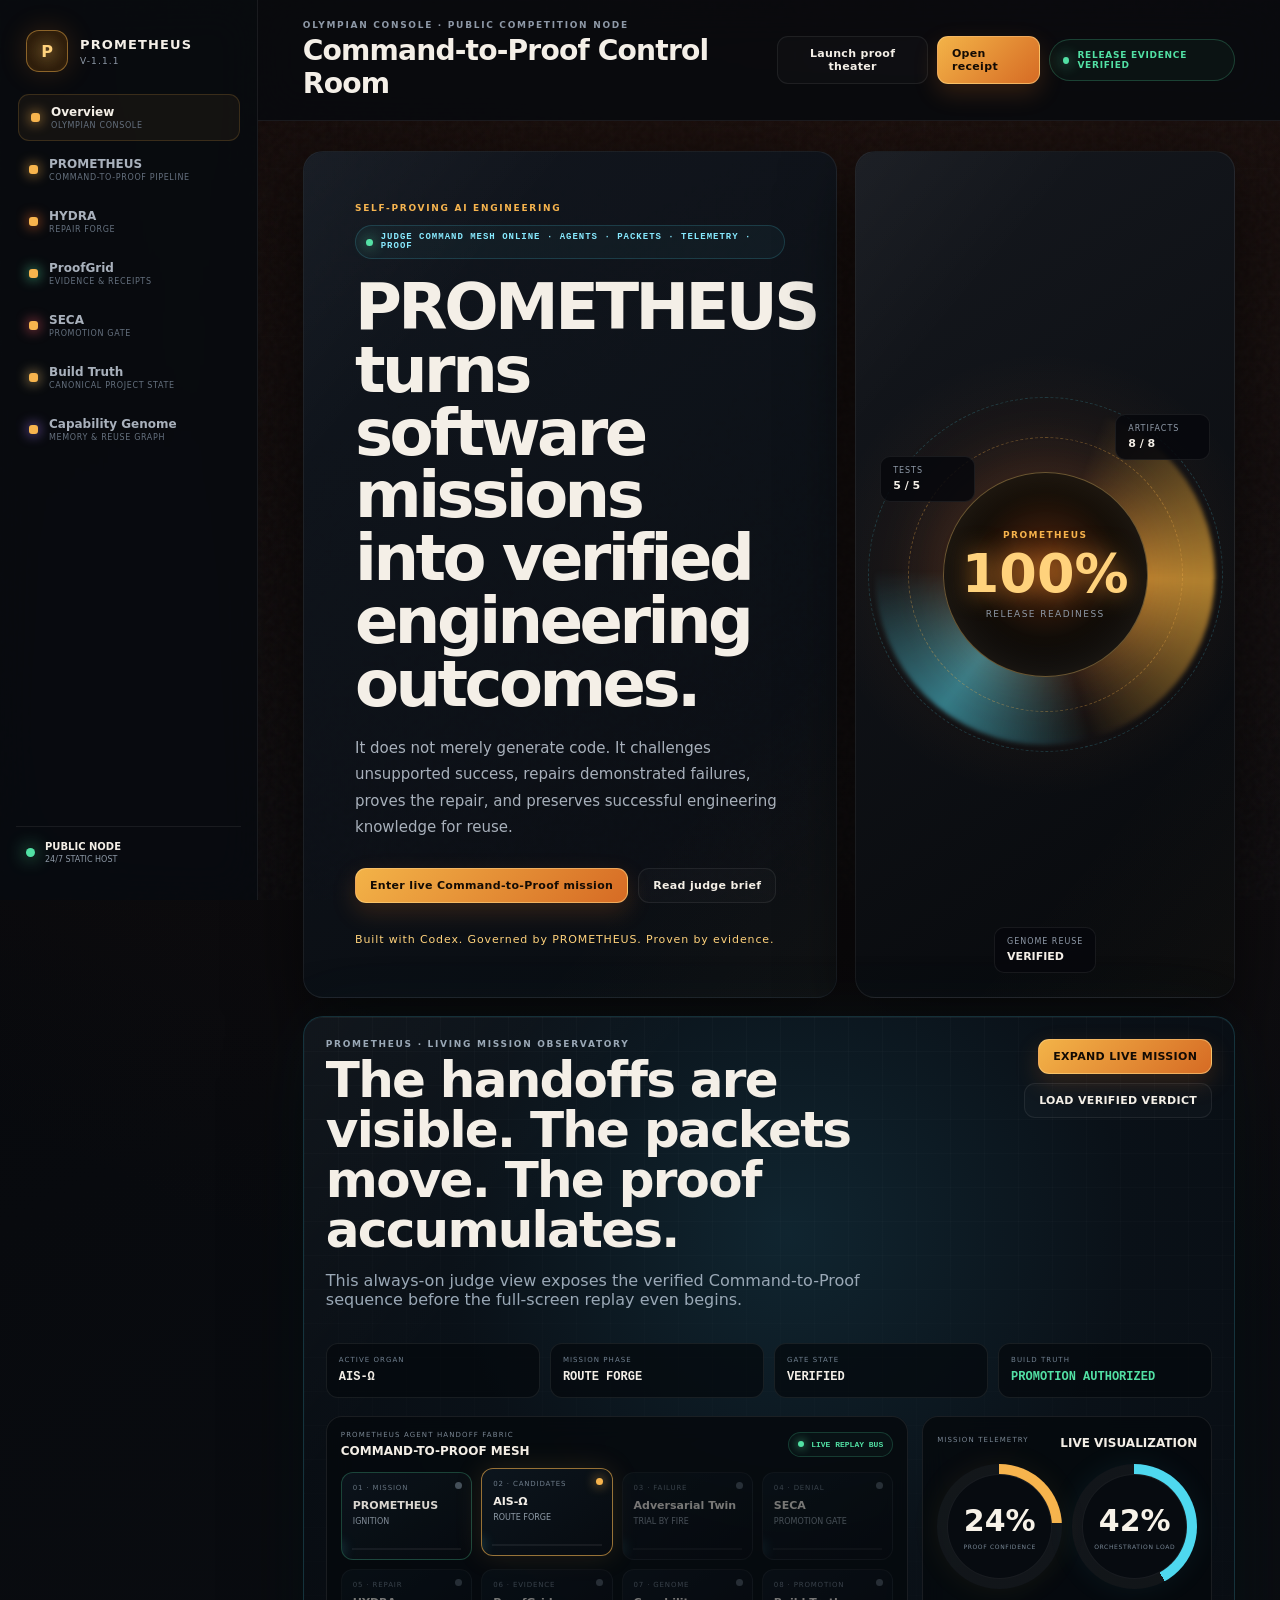
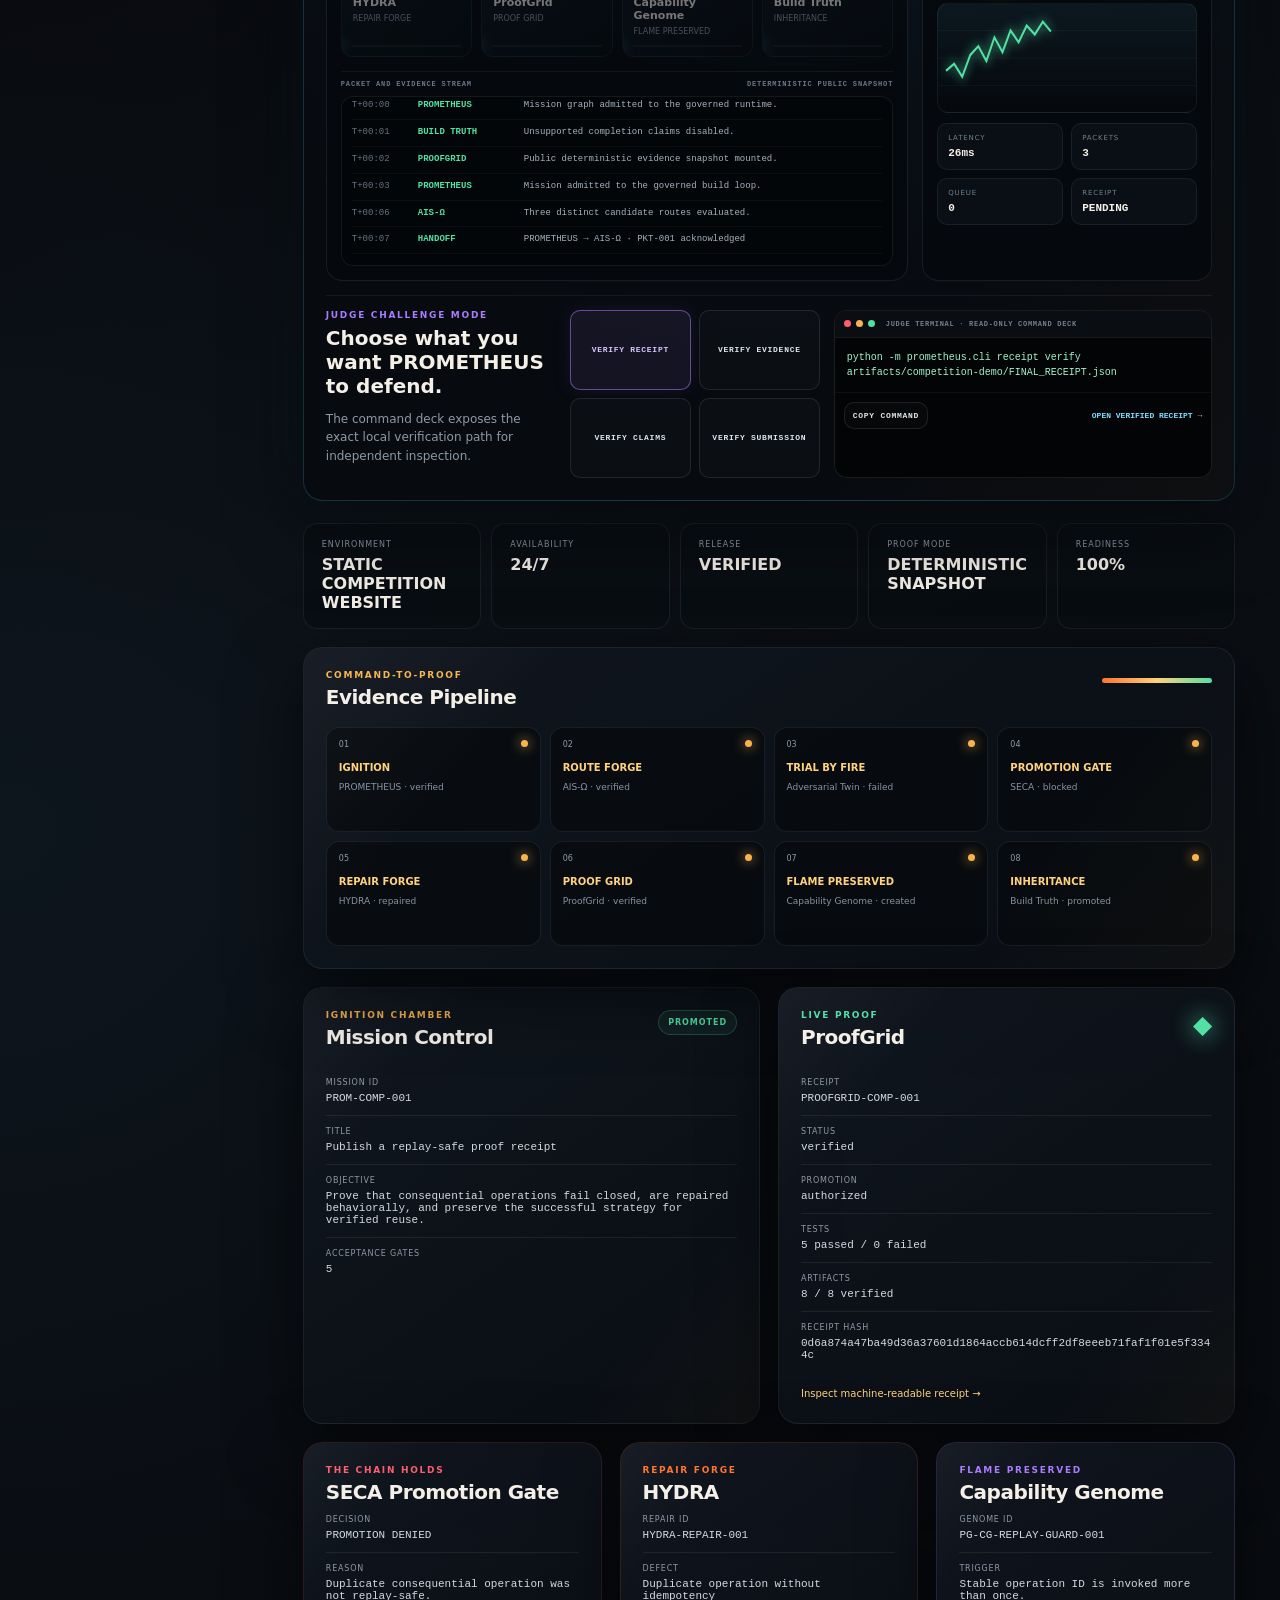
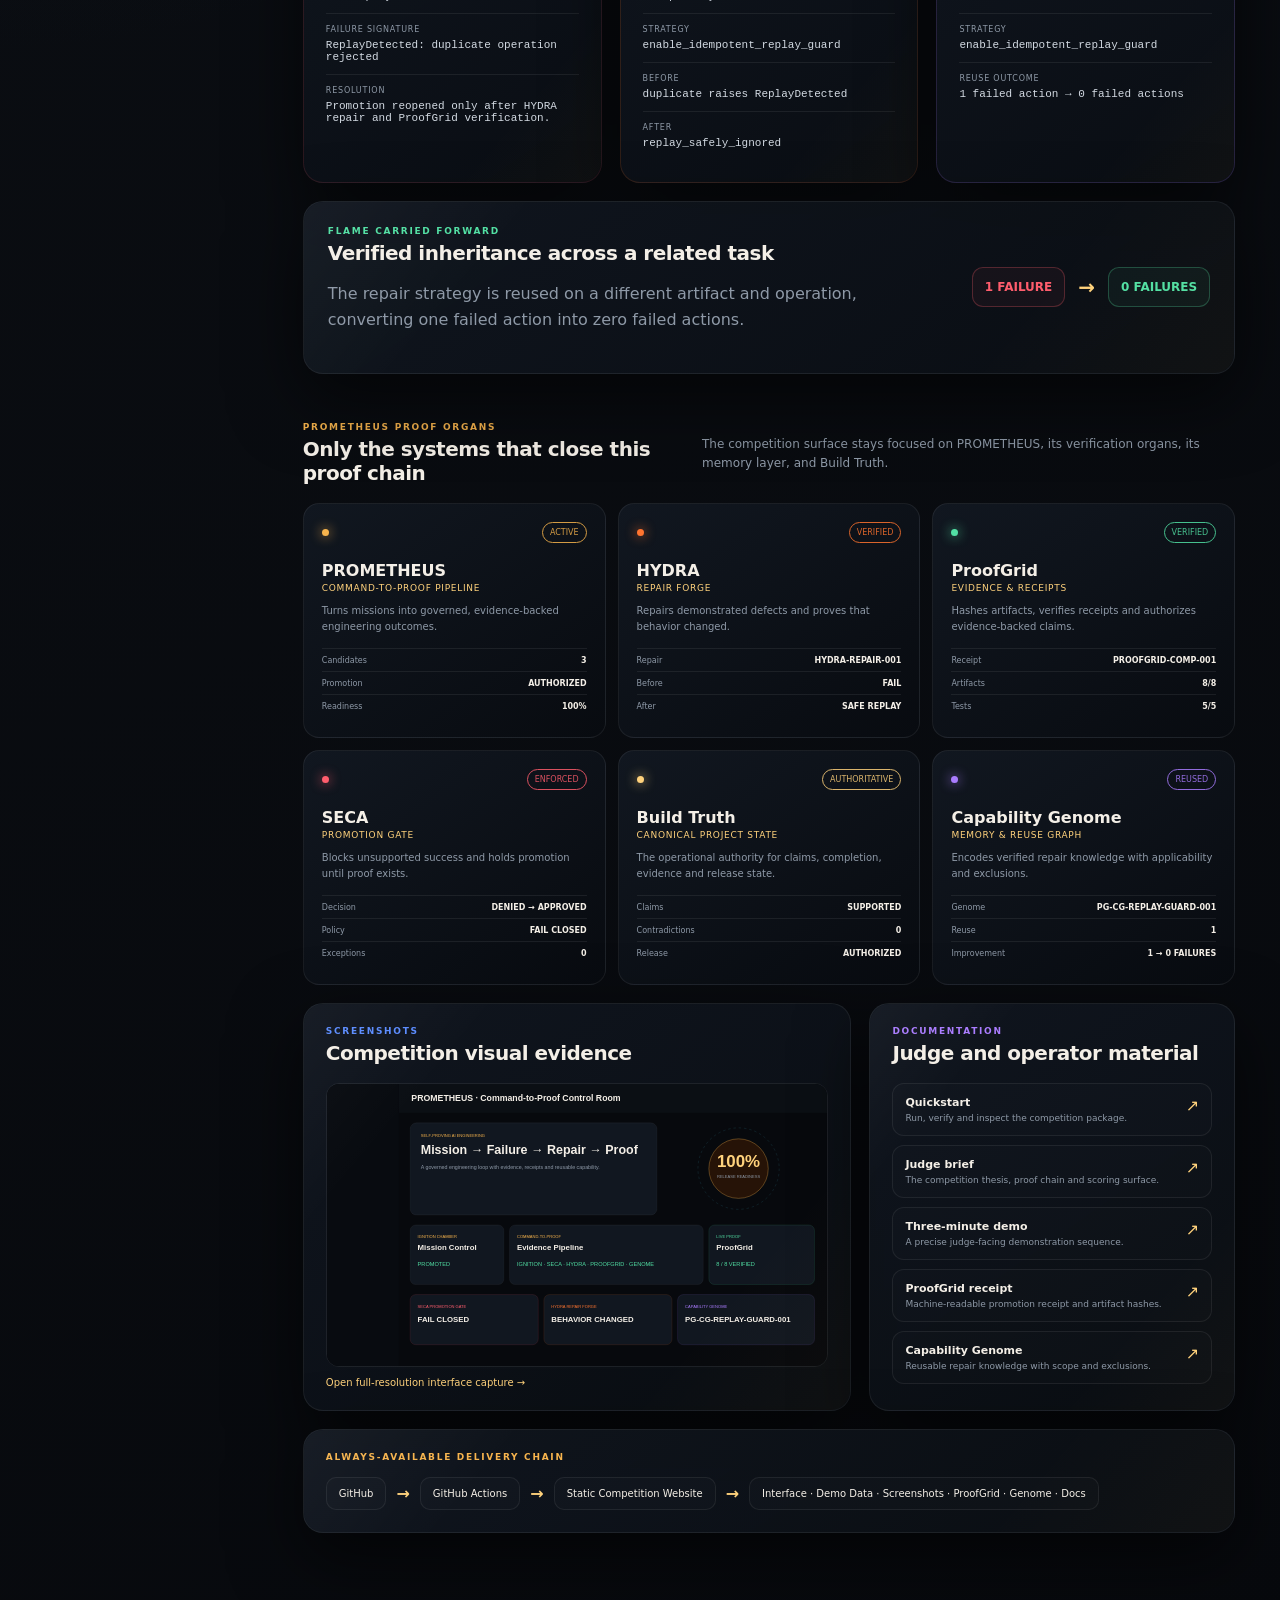
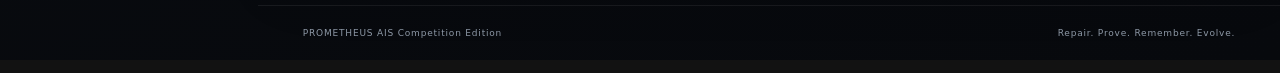
==== commit 7185ea19: "ui: activate the living PROMETHEUS observatory runtime" ====
--- a/docs/index.html
+++ b/docs/index.html
@@ -210,5 +210,6 @@
   </section>
 
   <script src="assets/app.js"></script>
+  <script src="assets/observatory.js"></script>
 </body>
 </html>
--- a/docs/assets/observatory.css
+++ b/docs/assets/observatory.css
@@ -0,0 +1 @@
+.judge-mode-banner{display:inline-flex;align-items:center;gap:8px;margin:12px 0 2px;padding:7px 10px;border:1px solid #4ed8ef2e;border-radius:999px;background:#4ed8ef0a;color:#87eaff;font:800 9px/1 ui-monospace,monospace;letter-spacing:.11em}.judge-mode-banner span{width:7px;height:7px;border-radius:50%;background:#52e0a4;box-shadow:0 0 14px #52e0a4;animation:obsPulse 1.35s ease-in-out infinite}.mission-observatory{position:relative;overflow:hidden;margin:18px 0 22px;padding:22px;border-color:#4ed8ef2f;background:radial-gradient(circle at 52% 20%,#102530 0,#0a1118 34%,#070a0f 76%);box-shadow:0 28px 80px #0007,0 0 80px #4ed8ef0c,inset 0 1px #ffffff08}.mission-observatory:before{content:"";position:absolute;inset:0;background-image:linear-gradient(#ffffff08 1px,transparent 1px),linear-gradient(90deg,#ffffff08 1px,transparent 1px);background-size:34px 34px;mask-image:linear-gradient(#0009,transparent 88%);pointer-events:none}.observatory-scan{position:absolute;inset:-30% 0 auto;height:26%;background:linear-gradient(180deg,transparent,#4ed8ef18,transparent);animation:obsScan 5.2s linear infinite;pointer-events:none}.observatory-head,.observatory-kpis,.observatory-grid,.challenge-deck{position:relative;z-index:2}.observatory-head{display:flex;justify-content:space-between;align-items:flex-start;gap:24px}.observatory-head h2{margin:6px 0 8px;font-size:clamp(27px,4vw,50px);line-height:1;letter-spacing:-.035em;max-width:880px}.observatory-head p{max-width:850px;color:#9aa8b6}.observatory-actions{display:flex;gap:9px;flex-wrap:wrap;justify-content:flex-end;min-width:260px}.observatory-actions button{white-space:nowrap}.observatory-kpis{display:grid;grid-template-columns:repeat(4,1fr);gap:10px;margin:18px 0}.observatory-kpis>div{padding:12px;border:1px solid #ffffff13;border-radius:12px;background:#05090db8}.observatory-kpis small,.observatory-kpis b{display:block}.observatory-kpis small{font-size:7px;letter-spacing:.15em;color:#718090}.observatory-kpis b{margin-top:6px;font:900 12px/1.2 ui-monospace,monospace;color:#f3eee6}.observatory-kpis .green{color:#52e0a4}.observatory-grid{display:grid;grid-template-columns:minmax(0,1.7fr) minmax(290px,.75fr);gap:14px}.agent-fabric,.ambient-telemetry{border:1px solid #ffffff15;border-radius:16px;background:#05090dcf;backdrop-filter:blur(12px)}.agent-fabric{padding:14px}.fabric-title,.telemetry-title,.stream-title{display:flex;justify-content:space-between;align-items:center;gap:12px}.fabric-title small,.fabric-title b,.telemetry-title span,.telemetry-title b{display:block}.fabric-title small,.telemetry-title span{font-size:7px;letter-spacing:.16em;color:#7a8794}.fabric-title b,.telemetry-title b{margin-top:5px;font-size:12px;color:#f3eee6}.live-chip{display:inline-flex;align-items:center;gap:7px;padding:7px 9px;border:1px solid #52e0a433;border-radius:999px;background:#52e0a409;color:#52e0a4;font:800 8px ui-monospace,monospace}.live-chip i{width:6px;height:6px;border-radius:50%;background:#52e0a4;box-shadow:0 0 10px #52e0a4;animation:obsPulse 1.2s ease-in-out infinite}.ambient-agent-grid{display:grid;grid-template-columns:repeat(4,1fr);gap:9px;margin:14px 0}.ambient-agent{position:relative;min-height:88px;padding:11px;border:1px solid #ffffff12;border-radius:12px;background:linear-gradient(145deg,#0c151d,#070b10);opacity:.48;transition:.35s;overflow:hidden}.ambient-agent:after{content:"";position:absolute;left:10px;right:10px;bottom:9px;height:2px;background:#ffffff10}.ambient-agent .ambient-packet{position:absolute;z-index:2;left:-22px;bottom:8px;width:22px;height:4px;border-radius:999px;background:linear-gradient(90deg,transparent,#4ed8ef,#fff);box-shadow:0 0 14px #4ed8ef}.ambient-agent.active{opacity:1;transform:translateY(-4px);border-color:#f7b44d99;box-shadow:0 0 28px #f7b44d20}.ambient-agent.done{opacity:.9;border-color:#52e0a44a}.ambient-agent.failure{border-color:#ff5d6d99;box-shadow:0 0 28px #ff5d6d20}.ambient-agent.active .ambient-packet{animation:ambientPacket 1.1s cubic-bezier(.2,.7,.2,1)}.ambient-agent small,.ambient-agent b,.ambient-agent span{display:block}.ambient-agent small{font-size:7px;letter-spacing:.12em;color:#6f7d8b}.ambient-agent b{margin-top:7px;font-size:11px;color:#f2ede6}.ambient-agent span{margin-top:5px;font-size:8px;color:#8f9ba7}.ambient-agent .port{position:absolute;right:9px;top:9px;width:7px;height:7px;border-radius:50%;background:#4c5863}.ambient-agent.active .port{background:#f7b44d;box-shadow:0 0 12px #f7b44d;animation:obsPulse .8s ease-in-out infinite}.stream-title{padding:8px 0;border-top:1px solid #ffffff0d;color:#697887;font:800 7px ui-monospace,monospace;letter-spacing:.12em}.ambient-command-stream{height:170px;overflow:hidden;border:1px solid #ffffff12;border-radius:12px;background:#030609;padding:10px;font:9px/1.55 ui-monospace,monospace}.ambient-line{display:grid;grid-template-columns:58px 98px 1fr;gap:8px;padding:6px 0;border-bottom:1px solid #ffffff09;color:#a6b2be;animation:lineIn .28s ease}.ambient-line time{color:#657280}.ambient-line strong{color:#52e0a4}.ambient-line.failure strong{color:#ff5d6d}.ambient-line.repair strong{color:#ff9b42}.ambient-telemetry{padding:14px}.ambient-dials{display:grid;grid-template-columns:1fr 1fr;gap:10px;margin:14px 0}.ambient-dial{position:relative;display:grid;place-items:center;aspect-ratio:1;border-radius:50%;background:conic-gradient(#f7b44d calc(var(--value)*1%),#ffffff0d 0);box-shadow:0 0 30px #f7b44d12;transition:.45s}.ambient-dial:after{content:"";position:absolute;inset:10px;border-radius:50%;background:#070b10;border:1px solid #ffffff12}.ambient-dial.cyan{background:conic-gradient(#4ed8ef calc(var(--value)*1%),#ffffff0d 0);box-shadow:0 0 30px #4ed8ef12}.ambient-dial>div{position:relative;z-index:2;text-align:center}.ambient-dial b,.ambient-dial small{display:block}.ambient-dial b{font-size:clamp(18px,3vw,30px);color:#f7f2e8}.ambient-dial small{margin-top:5px;font-size:6px;letter-spacing:.11em;color:#778694}.ambient-chart{display:block;width:100%;height:110px;border:1px solid #ffffff0f;border-radius:11px;background:linear-gradient(180deg,#0c1820,#05080c)}.ambient-chart line{stroke:#ffffff0b;stroke-width:1}.ambient-chart polyline{fill:none;stroke:#52e0a4;stroke-width:2.4;filter:drop-shadow(0 0 6px #52e0a4)}.ambient-metrics{display:grid;grid-template-columns:1fr 1fr;gap:8px;margin-top:10px}.ambient-metrics>div{padding:10px;border:1px solid #ffffff11;border-radius:10px;background:#090f15}.ambient-metrics small,.ambient-metrics b{display:block}.ambient-metrics small{font-size:7px;color:#71808e;letter-spacing:.12em}.ambient-metrics b{margin-top:5px;font:900 11px ui-monospace,monospace}.challenge-deck{display:grid;grid-template-columns:minmax(230px,.75fr) minmax(250px,.85fr) minmax(360px,1.4fr);gap:14px;margin-top:14px;padding-top:14px;border-top:1px solid #ffffff10}.challenge-intro h3{margin:6px 0;font-size:20px}.challenge-intro p:last-child{color:#8e9aa6;font-size:12px;line-height:1.55}.challenge-buttons{display:grid;grid-template-columns:1fr 1fr;gap:8px}.challenge-buttons button,.challenge-console-actions button{border:1px solid #ffffff18;border-radius:10px;background:#ffffff05;color:#dfe7ed;padding:10px;font:800 8px ui-monospace,monospace;letter-spacing:.09em}.challenge-buttons button.active{border-color:#aa7cff88;background:#aa7cff16;color:#d9c7ff;box-shadow:0 0 20px #aa7cff16}.challenge-console{overflow:hidden;border:1px solid #ffffff18;border-radius:13px;background:#020406}.console-bar{display:flex;align-items:center;gap:5px;padding:9px;border-bottom:1px solid #ffffff0d;background:#0a0e13}.console-bar span{width:7px;height:7px;border-radius:50%;background:#ff5d6d}.console-bar span:nth-child(2){background:#f7b44d}.console-bar span:nth-child(3){background:#52e0a4}.console-bar b{margin-left:6px;color:#72808d;font:800 7px ui-monospace,monospace;letter-spacing:.1em}.challenge-console code{display:block;min-height:52px;padding:12px;color:#9ff5ca;font:10px/1.5 ui-monospace,monospace;white-space:normal;word-break:break-word}.challenge-console-actions{display:flex;justify-content:space-between;align-items:center;gap:10px;padding:9px;border-top:1px solid #ffffff0c}.challenge-console-actions a{color:#7ddfff;font:800 8px ui-monospace,monospace}.challenge-console-actions button{padding:8px}.challenge-console-actions button.copied{border-color:#52e0a466;color:#52e0a4}.systems-section .systems-grid{grid-template-columns:repeat(3,minmax(0,1fr))}@keyframes obsPulse{50%{opacity:.35;transform:scale(.82)}}@keyframes obsScan{to{transform:translateY(520%)}}@keyframes ambientPacket{0%{left:-22px;opacity:0}12%{opacity:1}85%{opacity:1}100%{left:calc(100% + 8px);opacity:0}}@keyframes lineIn{from{opacity:0;transform:translateY(6px)}}@media(max-width:1180px){.observatory-grid{grid-template-columns:1fr}.ambient-telemetry{display:grid;grid-template-columns:210px 1fr 280px;gap:14px;align-items:center}.telemetry-title{grid-column:1/-1}.ambient-dials{margin:0}.challenge-deck{grid-template-columns:1fr 1fr}.challenge-console{grid-column:1/-1}.systems-section .systems-grid{grid-template-columns:repeat(2,minmax(0,1fr))}}@media(max-width:760px){.mission-observatory{padding:14px}.observatory-head{display:block}.observatory-actions{justify-content:flex-start;margin-top:14px}.observatory-kpis{grid-template-columns:1fr 1fr}.ambient-agent-grid{grid-template-columns:1fr 1fr}.ambient-telemetry{display:block}.challenge-deck{grid-template-columns:1fr}.challenge-console{grid-column:auto}.ambient-line{grid-template-columns:52px 80px 1fr}.systems-section .systems-grid{grid-template-columns:1fr}}@media(prefers-reduced-motion:reduce){.observatory-scan,.judge-mode-banner span,.live-chip i,.ambient-agent .port,.ambient-agent .ambient-packet{animation:none!important}}
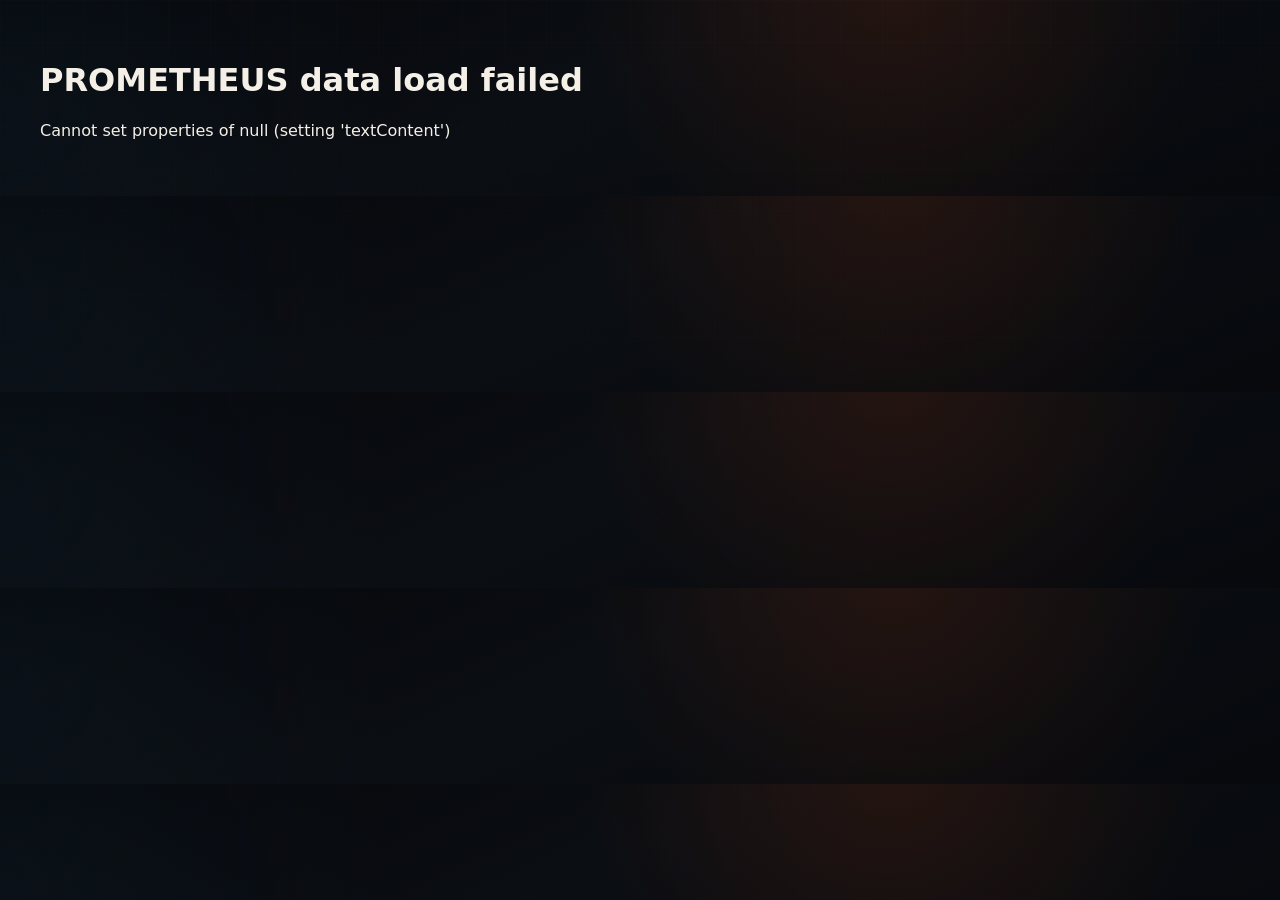
==== commit cbd09320: "ui: unify PROMETHEUS terminal theater graphs and canonical agent handoffs" ====
--- a/docs/index.html
+++ b/docs/index.html
@@ -4,31 +4,28 @@
   <meta charset="utf-8">
   <meta name="viewport" content="width=device-width,initial-scale=1,viewport-fit=cover">
   <meta name="theme-color" content="#07090d">
-  <meta name="description" content="PROMETHEUS AIS Competition Edition, an always-available Command-to-Proof demonstration.">
-  <title>PROMETHEUS · Command-to-Proof Console</title>
+  <meta name="description" content="PROMETHEUS AIS Competition Edition, a unified Command-to-Proof demonstration.">
+  <title>PROMETHEUS · Unified Command-to-Proof Console</title>
   <link rel="stylesheet" href="assets/styles.css">
   <link rel="stylesheet" href="assets/demo.css">
   <link rel="stylesheet" href="assets/hardening.css">
-  <link rel="stylesheet" href="assets/observatory.css">
+  <link rel="stylesheet" href="assets/unified.css">
 </head>
 <body>
   <div class="noise" aria-hidden="true"></div>
-  <aside class="rail" aria-label="System navigation">
-    <a class="brand" href="#overview" aria-label="PROMETHEUS home">
-      <span class="brand-mark">P</span>
-      <span class="brand-copy"><b>PROMETHEUS</b><small>V-1.1.1</small></span>
-    </a>
+  <aside class="rail" aria-label="PROMETHEUS navigation">
+    <a class="brand" href="#overview"><span class="brand-mark">P</span><span class="brand-copy"><b>PROMETHEUS</b><small>V-1.1.1</small></span></a>
     <nav id="system-nav"></nav>
-    <div class="rail-foot"><span class="signal"></span><div><b>PUBLIC NODE</b><small>24/7 STATIC HOST</small></div></div>
+    <div class="rail-foot"><span class="signal"></span><div><b>PROOF NODE</b><small>VERIFIED SNAPSHOT</small></div></div>
   </aside>
 
   <div class="shell">
     <header class="topbar">
-      <div><p class="overline">OLYMPIAN CONSOLE · PUBLIC COMPETITION NODE</p><h1>Command-to-Proof Control Room</h1></div>
+      <div><p class="overline">PROMETHEUS · COMPETITION EDITION</p><h1>Unified Command-to-Proof Mission Cockpit</h1></div>
       <div class="top-actions">
-        <button class="ghost" id="replay" type="button">Launch proof theater</button>
+        <button class="ghost" id="replay" type="button">Run mission</button>
         <a class="button" href="proofgrid/FINAL_RECEIPT.json">Open receipt</a>
-        <div class="status-chip"><span></span> RELEASE EVIDENCE VERIFIED</div>
+        <div class="status-chip"><span></span> BUILD TRUTH VERIFIED</div>
       </div>
     </header>
 
@@ -36,180 +33,112 @@
       <section class="hero" id="overview">
         <div class="hero-copy panel">
           <p class="overline amber">SELF-PROVING AI ENGINEERING</p>
-          <div class="judge-mode-banner"><span></span> JUDGE COMMAND MESH ONLINE · AGENTS · PACKETS · TELEMETRY · PROOF</div>
-          <h2>PROMETHEUS turns software missions into verified engineering outcomes.</h2>
-          <p class="lede">It does not merely generate code. It challenges unsupported success, repairs demonstrated failures, proves the repair, and preserves successful engineering knowledge for reuse.</p>
+          <div class="judge-mode-banner"><span></span> TERMINAL + HANDOFFS + LIVING GRAPHS + PROOF</div>
+          <h2>Watch every PROMETHEUS agent move one mission from command to verified capability.</h2>
+          <p class="lede">One canonical sequence. One vocabulary. One synchronized view of code-like terminal events, agent handoffs, packets, telemetry, failure, repair, verification, memory, and promotion.</p>
           <div class="hero-actions">
-            <button class="button demo-launch" id="start-demo" type="button">Enter live Command-to-Proof mission</button>
-            <a class="ghost buttonlike" href="documentation/JUDGE_BRIEF.md">Read judge brief</a>
+            <button class="button demo-launch" id="start-demo" type="button">Ignite full mission</button>
+            <button class="ghost buttonlike" id="hero-verified" type="button">Jump to verified result</button>
           </div>
-          <p class="release-line">Built with Codex. Governed by PROMETHEUS. Proven by evidence.</p>
+          <p class="release-line">AI can claim completion. PROMETHEUS requires proof.</p>
         </div>
-        <div class="forge panel" aria-label="PROMETHEUS system core">
+        <div class="forge panel" aria-label="PROMETHEUS proof core">
           <div class="forge-orbit orbit-one"></div><div class="forge-orbit orbit-two"></div>
-          <div class="forge-core"><span class="core-label">PROMETHEUS</span><strong id="readiness">100%</strong><small>RELEASE READINESS</small></div>
+          <div class="forge-core"><span class="core-label">BUILD TRUTH</span><strong id="readiness">100%</strong><small>PROMOTION AUTHORIZED</small></div>
           <div class="forge-stat left"><small>TESTS</small><b>5 / 5</b></div>
           <div class="forge-stat right"><small>ARTIFACTS</small><b>8 / 8</b></div>
-          <div class="forge-stat bottom"><small>GENOME REUSE</small><b>VERIFIED</b></div>
+          <div class="forge-stat bottom"><small>REUSE</small><b>1 → 0 FAILURES</b></div>
         </div>
       </section>
 
-      <section class="mission-observatory panel" id="mission-observatory" aria-labelledby="observatory-title">
-        <div class="observatory-scan" aria-hidden="true"></div>
-        <header class="observatory-head">
-          <div>
-            <p class="overline cyan">PROMETHEUS · LIVING MISSION OBSERVATORY</p>
-            <h2 id="observatory-title">The handoffs are visible. The packets move. The proof accumulates.</h2>
-            <p>This always-on judge view exposes the verified Command-to-Proof sequence before the full-screen replay even begins.</p>
-          </div>
-          <div class="observatory-actions">
-            <button type="button" class="button" id="observatory-launch">EXPAND LIVE MISSION</button>
-            <button type="button" class="ghost" id="observatory-verified">LOAD VERIFIED VERDICT</button>
-          </div>
+      <section class="panel unified-cockpit" id="mission-cockpit" aria-labelledby="cockpit-title">
+        <header class="cockpit-head">
+          <div><p class="overline cyan">LIVE DETERMINISTIC MISSION</p><h2 id="cockpit-title">The entire proof chain, synchronized</h2></div>
+          <div class="cockpit-actions"><button class="button" id="cockpit-run" type="button">RUN COMMAND-TO-PROOF</button><button class="ghost" id="cockpit-skip" type="button">LOAD VERIFIED STATE</button></div>
         </header>
 
-        <div class="observatory-kpis" aria-label="Live mission state">
-          <div><small>ACTIVE ORGAN</small><b id="ambient-active-organ">PROMETHEUS</b></div>
-          <div><small>MISSION PHASE</small><b id="ambient-phase">IGNITION</b></div>
-          <div><small>GATE STATE</small><b id="ambient-state">VERIFIED</b></div>
-          <div><small>BUILD TRUTH</small><b class="green">PROMOTION AUTHORIZED</b></div>
+        <div class="cockpit-status">
+          <div><small>ACTIVE AGENT</small><b id="live-agent">PROMETHEUS</b></div>
+          <div><small>PHASE</small><b id="live-phase">IGNITION</b></div>
+          <div><small>PACKET</small><b id="live-packet">MISSION</b></div>
+          <div><small>GATE</small><b id="live-gate">ADMITTED</b></div>
+          <div><small>PROOF</small><b id="live-proof">12%</b></div>
         </div>
 
-        <div class="observatory-grid">
-          <article class="agent-fabric">
-            <div class="fabric-title">
-              <div><small>PROMETHEUS AGENT HANDOFF FABRIC</small><b>COMMAND-TO-PROOF MESH</b></div>
-              <span class="live-chip"><i></i> LIVE REPLAY BUS</span>
-            </div>
-            <div id="ambient-agent-grid" class="ambient-agent-grid" aria-label="PROMETHEUS governed handoff sequence"></div>
-            <div class="stream-title"><span>PACKET AND EVIDENCE STREAM</span><span>DETERMINISTIC PUBLIC SNAPSHOT</span></div>
-            <div id="ambient-command-stream" class="ambient-command-stream" aria-live="polite"></div>
+        <div class="cockpit-split">
+          <article class="terminal-panel" aria-label="PROMETHEUS terminal handoff stream">
+            <div class="terminal-bar"><span></span><span></span><span></span><b>PROMETHEUS · COMMAND-TO-PROOF TERMINAL</b><small id="terminal-clock">T+00:00</small></div>
+            <pre id="mission-terminal" aria-live="polite"></pre>
           </article>
 
-          <aside class="ambient-telemetry" aria-label="Living telemetry wall">
-            <div class="telemetry-title"><span>MISSION TELEMETRY</span><b>LIVE VISUALIZATION</b></div>
-            <div class="ambient-dials">
-              <div class="ambient-dial" id="ambient-confidence-ring" style="--value:100"><div><b id="ambient-confidence">100%</b><small>PROOF CONFIDENCE</small></div></div>
-              <div class="ambient-dial cyan" id="ambient-load-ring" style="--value:52"><div><b id="ambient-load">52%</b><small>ORCHESTRATION LOAD</small></div></div>
-            </div>
-            <svg class="ambient-chart" viewBox="0 0 320 110" preserveAspectRatio="none" aria-label="Deterministic mission telemetry graph">
-              <line x1="0" y1="27" x2="320" y2="27"></line>
-              <line x1="0" y1="55" x2="320" y2="55"></line>
-              <line x1="0" y1="83" x2="320" y2="83"></line>
-              <polyline id="ambient-telemetry-line" points="0,72"></polyline>
-            </svg>
-            <div class="ambient-metrics">
-              <div><small>LATENCY</small><b id="ambient-latency">18ms</b></div>
-              <div><small>PACKETS</small><b id="ambient-packets">0</b></div>
-              <div><small>QUEUE</small><b id="ambient-queue">0</b></div>
-              <div><small>RECEIPT</small><b id="ambient-receipt">PENDING</b></div>
-            </div>
-          </aside>
+          <article class="theater-panel" aria-label="PROMETHEUS visual handoff theater">
+            <div class="theater-mini-head"><span>AGENT HANDOFF FABRIC</span><b id="fabric-state">MISSION ADMITTED</b></div>
+            <div id="agent-fabric" class="agent-fabric"></div>
+            <div class="fabric-packet" id="fabric-packet"><b>MISSION</b><span>PKT-000</span></div>
+          </article>
         </div>
 
-        <div class="challenge-deck">
-          <div class="challenge-intro">
-            <p class="overline violet">JUDGE CHALLENGE MODE</p>
-            <h3>Choose what you want PROMETHEUS to defend.</h3>
-            <p>The command deck exposes the exact local verification path for independent inspection.</p>
-          </div>
-          <div class="challenge-buttons" role="group" aria-label="Judge verification challenges">
-            <button type="button" class="active" data-challenge="receipt">VERIFY RECEIPT</button>
-            <button type="button" data-challenge="evidence">VERIFY EVIDENCE</button>
-            <button type="button" data-challenge="claims">VERIFY CLAIMS</button>
-            <button type="button" data-challenge="submission">VERIFY SUBMISSION</button>
-          </div>
-          <div class="challenge-console">
-            <div class="console-bar"><span></span><span></span><span></span><b>JUDGE TERMINAL · READ-ONLY COMMAND DECK</b></div>
-            <code id="challenge-output">python -m prometheus.cli receipt verify artifacts/competition-demo/FINAL_RECEIPT.json</code>
-            <div class="challenge-console-actions">
-              <button type="button" id="challenge-copy">COPY COMMAND</button>
-              <a id="challenge-link" href="proofgrid/FINAL_RECEIPT.json">OPEN VERIFIED RECEIPT →</a>
-            </div>
-          </div>
+        <div class="telemetry-wall">
+          <article class="master-graph">
+            <div class="graph-head"><span>GLOBAL PROOF ACCUMULATION</span><b id="global-graph-value">12%</b></div>
+            <svg viewBox="0 0 800 150" preserveAspectRatio="none" aria-label="Global proof accumulation graph"><line x1="0" y1="37" x2="800" y2="37"></line><line x1="0" y1="75" x2="800" y2="75"></line><line x1="0" y1="113" x2="800" y2="113"></line><polyline id="global-graph-line" points="0,132"></polyline></svg>
+          </article>
+          <div class="dial"><div id="proof-dial" style="--value:12"><b id="proof-dial-value">12%</b><small>PROOF CONFIDENCE</small></div></div>
+          <div class="dial"><div id="load-dial" class="cyan" style="--value:18"><b id="load-dial-value">18%</b><small>ORCHESTRATION LOAD</small></div></div>
+          <div class="telemetry-numbers"><div><small>LATENCY</small><b id="live-latency">18ms</b></div><div><small>PACKETS</small><b id="live-packets">1</b></div><div><small>QUEUE</small><b id="live-queue">0</b></div><div><small>RECEIPT</small><b id="live-receipt">PENDING</b></div></div>
         </div>
+      </section>
+
+      <section class="agent-observatory" id="agents">
+        <div class="section-title"><div><p class="overline amber">EVERY AGENT · EVERY HANDOFF</p><h2>Eight canonical agents, eight living graphs</h2></div><p>Each graph reflects that agent’s deterministic activity during the same mission. Names, order, state, packet, terminal output, and proof narrative stay identical everywhere.</p></div>
+        <div id="agent-graph-grid" class="agent-graph-grid"></div>
       </section>
 
       <section class="metric-strip" id="release-metrics"></section>
       <section class="workspace">
-        <article class="panel mission-card"><div class="section-head"><div><p class="overline amber">IGNITION CHAMBER</p><h2>Mission Control</h2></div><span class="state promoted">PROMOTED</span></div><div id="mission-card"></div></article>
-        <article class="panel pipeline-card"><div class="section-head"><div><p class="overline amber">COMMAND-TO-PROOF</p><h2>Evidence Pipeline</h2></div><div class="progress"><span id="progress-bar"></span></div></div><ol id="pipeline" class="pipeline"></ol></article>
-        <article class="panel receipt-card"><div class="section-head"><div><p class="overline green">LIVE PROOF</p><h2>ProofGrid</h2></div><span class="hex">◆</span></div><div id="proof-card"></div><a class="inline-link" href="proofgrid/FINAL_RECEIPT.json">Inspect machine-readable receipt →</a></article>
+        <article class="panel mission-card"><div class="section-head"><div><p class="overline amber">MISSION</p><h2>Mission Control</h2></div><span class="state promoted">PROMOTED</span></div><div id="mission-card"></div></article>
+        <article class="panel pipeline-card"><div class="section-head"><div><p class="overline amber">CANONICAL SEQUENCE</p><h2>Evidence Pipeline</h2></div><div class="progress"><span id="progress-bar"></span></div></div><ol id="pipeline" class="pipeline"></ol></article>
+        <article class="panel receipt-card"><div class="section-head"><div><p class="overline green">FINAL PROOF</p><h2>ProofGrid</h2></div><span class="hex">◆</span></div><div id="proof-card"></div><a class="inline-link" href="proofgrid/FINAL_RECEIPT.json">Inspect machine-readable receipt →</a></article>
       </section>
 
       <section class="organ-grid">
-        <article class="panel organ-card danger" id="seca"><p class="overline red">THE CHAIN HOLDS</p><h2>SECA Promotion Gate</h2><div id="seca-card"></div></article>
-        <article class="panel organ-card repair" id="hydra"><p class="overline orange">REPAIR FORGE</p><h2>HYDRA</h2><div id="hydra-card"></div></article>
-        <article class="panel organ-card genome" id="genome"><p class="overline violet">FLAME PRESERVED</p><h2>Capability Genome</h2><div id="genome-card"></div></article>
+        <article class="panel organ-card danger" id="seca"><p class="overline red">FAIL CLOSED</p><h2>SECA</h2><div id="seca-card"></div></article>
+        <article class="panel organ-card repair" id="hydra"><p class="overline orange">BEHAVIOR CHANGED</p><h2>HYDRA</h2><div id="hydra-card"></div></article>
+        <article class="panel organ-card genome" id="genome"><p class="overline violet">CAPABILITY PRESERVED</p><h2>Capability Genome</h2><div id="genome-card"></div></article>
       </section>
 
-      <section class="panel inheritance"><div><p class="overline green">FLAME CARRIED FORWARD</p><h2>Verified inheritance across a related task</h2><p>The repair strategy is reused on a different artifact and operation, converting one failed action into zero failed actions.</p></div><div class="improvement"><span class="before">1 FAILURE</span><span class="arrow">→</span><span class="after">0 FAILURES</span></div></section>
+      <section class="systems-section"><div class="section-title"><div><p class="overline amber">CANONICAL PROMETHEUS AGENTS</p><h2>One system map, no extra estate vocabulary</h2></div><p>These are the same eight agents used by the terminal, handoff fabric, living graphs, pipeline, and proof theater.</p></div><div id="systems-grid" class="systems-grid"></div></section>
 
-      <section class="systems-section"><div class="section-title"><div><p class="overline amber">PROMETHEUS PROOF ORGANS</p><h2>Only the systems that close this proof chain</h2></div><p>The competition surface stays focused on PROMETHEUS, its verification organs, its memory layer, and Build Truth.</p></div><div id="systems-grid" class="systems-grid"></div></section>
-
-      <section class="resources">
-        <article class="panel"><p class="overline blue">SCREENSHOTS</p><h2>Competition visual evidence</h2><a class="shot" href="screenshots/prometheus-command-center.svg"><img src="screenshots/prometheus-command-center.svg" alt="PROMETHEUS Command Center overview"><span>Open full-resolution interface capture →</span></a></article>
-        <article class="panel"><p class="overline violet">DOCUMENTATION</p><h2>Judge and operator material</h2><div id="docs-list" class="docs-list"></div></article>
+      <section class="judge-challenge panel">
+        <div><p class="overline violet">JUDGE CHALLENGE MODE</p><h2>Choose what PROMETHEUS must defend</h2></div>
+        <div class="challenge-buttons"><button class="active" data-challenge="receipt" type="button">RECEIPT</button><button data-challenge="evidence" type="button">EVIDENCE</button><button data-challenge="claims" type="button">CLAIMS</button><button data-challenge="submission" type="button">READINESS</button></div>
+        <div class="challenge-console"><code id="challenge-output">python -m prometheus.cli receipt verify artifacts/competition-demo/FINAL_RECEIPT.json</code><button id="challenge-copy" type="button">COPY</button><a id="challenge-link" href="proofgrid/FINAL_RECEIPT.json">OPEN ARTIFACT →</a></div>
       </section>
 
-      <section class="panel architecture"><p class="overline amber">ALWAYS-AVAILABLE DELIVERY CHAIN</p><div class="arch-flow"><span>GitHub</span><b>→</b><span>GitHub Actions</span><b>→</b><span>Static Competition Website</span><b>→</b><span>Interface · Demo Data · Screenshots · ProofGrid · Genome · Docs</span></div></section>
+      <section class="resources"><article class="panel"><p class="overline blue">SCREENSHOT</p><h2>Competition visual evidence</h2><a class="shot" href="screenshots/prometheus-command-center.svg"><img src="screenshots/prometheus-command-center.svg" alt="PROMETHEUS Command Center"><span>Open full-resolution capture →</span></a></article><article class="panel"><p class="overline violet">DOCUMENTATION</p><h2>Judge material</h2><div id="docs-list" class="docs-list"></div></article></section>
     </main>
     <footer><span>PROMETHEUS AIS Competition Edition</span><span>Repair. Prove. Remember. Evolve.</span></footer>
   </div>
 
   <section id="proof-theater" class="proof-theater" hidden aria-modal="true" aria-busy="false" role="dialog" aria-labelledby="theater-title">
-    <div class="theater-grid" aria-hidden="true"></div>
-    <div class="theater-flare" aria-hidden="true"></div>
-    <header class="theater-header">
-      <div class="theater-brand"><span class="theater-sigil">P</span><div><small>PROMETHEUS · COMPETITION EDITION</small><b id="theater-title">COMMAND-TO-PROOF LIVE RUN</b></div></div>
-      <div class="theater-controls"><span class="replay-mode">DETERMINISTIC REPLAY · VERIFIED SNAPSHOT</span><span id="theater-clock">T+00:00</span><button id="theater-close" type="button" aria-label="Close demo">×</button></div>
-    </header>
-
-    <div class="theater-layout">
-      <aside class="theater-left">
-        <p class="hud-label">ACTIVE PROMETHEUS ORGANS</p>
-        <div id="organ-stack" class="organ-stack"></div>
-        <p class="hud-label">MISSION</p>
-        <div class="mission-hud"><b>PROM-COMP-001</b><span>Publish a replay-safe proof receipt</span></div>
-      </aside>
-
+    <div class="theater-grid" aria-hidden="true"></div><div class="theater-flare" aria-hidden="true"></div>
+    <header class="theater-header"><div class="theater-brand"><span class="theater-sigil">P</span><div><small>PROMETHEUS · UNIFIED LIVE RUN</small><b id="theater-title">COMMAND-TO-PROOF THEATER</b></div></div><div class="theater-controls"><span class="replay-mode">DETERMINISTIC VERIFIED SNAPSHOT</span><span id="theater-clock">T+00:00</span><button id="theater-close" type="button" aria-label="Close demo">×</button></div></header>
+    <div class="theater-layout theater-unified-layout">
+      <aside class="theater-left"><p class="hud-label">CANONICAL AGENTS</p><div id="organ-stack" class="organ-stack"></div><p class="hud-label">MISSION</p><div class="mission-hud"><b>PROM-COMP-001</b><span>Publish a replay-safe proof receipt</span></div></aside>
       <main class="theater-main">
-        <div class="stage-kicker" id="stage-kicker">AWAITING IGNITION</div>
-        <h2 id="stage-title">PROMETHEUS IS READY</h2>
-        <p id="stage-narrative">Press launch to watch the system discover a real failure, deny its own promotion, repair the defect, prove the repair, and reuse the capability.</p>
-
-        <div class="proof-core-wrap">
-          <div class="proof-core-rings"><i></i><i></i><i></i></div>
-          <div id="proof-core" class="proof-core"><small>BUILD TRUTH</small><strong id="core-value">READY</strong><span id="core-subtitle">EVIDENCE GOVERNED</span></div>
+        <div class="stage-kicker" id="stage-kicker">AWAITING IGNITION</div><h2 id="stage-title">PROMETHEUS IS READY</h2><p id="stage-narrative">Run the synchronized terminal and visual mission.</p>
+        <div class="theater-side-by-side">
+          <div class="theater-terminal"><div class="terminal-bar"><span></span><span></span><span></span><b>LIVE AGENT TERMINAL</b></div><pre id="theater-terminal-output"></pre></div>
+          <div class="proof-core-wrap"><div class="proof-core-rings"><i></i><i></i><i></i></div><div id="proof-core" class="proof-core"><small>BUILD TRUTH</small><strong id="core-value">READY</strong><span id="core-subtitle">EVIDENCE GOVERNED</span></div></div>
         </div>
-
         <div id="theater-pipeline" class="theater-pipeline"></div>
         <div class="theater-actions"><button type="button" id="theater-launch">IGNITE COMMAND-TO-PROOF</button><button type="button" id="theater-skip">SKIP TO VERIFIED RESULTS</button></div>
       </main>
-
-      <aside class="theater-right">
-        <p class="hud-label">LIVE EVIDENCE STREAM</p>
-        <div id="evidence-stream" class="evidence-stream" aria-live="polite"></div>
-        <div class="verification-stack">
-          <div><span>TESTS</span><b id="metric-tests">0 / 5</b></div>
-          <div><span>ARTIFACTS</span><b id="metric-artifacts">0 / 8</b></div>
-          <div><span>RECEIPT</span><b id="metric-receipt">PENDING</b></div>
-          <div><span>GENOME</span><b id="metric-genome">UNEXTRACTED</b></div>
-        </div>
-      </aside>
+      <aside class="theater-right"><div class="telemetry-hud" id="theater-telemetry"></div><p class="hud-label">EVIDENCE STREAM</p><div id="evidence-stream" class="evidence-stream" aria-live="polite"></div><div class="verification-stack"><div><span>TESTS</span><b id="metric-tests">0 / 5</b></div><div><span>ARTIFACTS</span><b id="metric-artifacts">0 / 8</b></div><div><span>RECEIPT</span><b id="metric-receipt">PENDING</b></div><div><span>GENOME</span><b id="metric-genome">UNEXTRACTED</b></div></div></aside>
     </div>
-
-    <div id="verdict-card" class="verdict-card" hidden tabindex="-1" role="status" aria-live="assertive">
-      <span class="verdict-mark">◆</span>
-      <p>PROOFGRID VERDICT</p>
-      <h2>PROMOTION AUTHORIZED</h2>
-      <div class="verdict-metrics"><span>5/5 TESTS</span><span>8/8 ARTIFACTS</span><span>HASH VERIFIED</span><span>GENOME REUSED</span></div>
-      <strong>1 FAILED ACTION → 0 FAILED ACTIONS</strong>
-      <div class="verdict-actions"><button type="button" id="theater-replay">RUN IT AGAIN</button><button type="button" id="verdict-close" class="secondary">RETURN TO CONSOLE</button></div>
-    </div>
+    <div id="verdict-card" class="verdict-card" hidden tabindex="-1" role="status" aria-live="assertive"><span class="verdict-mark">◆</span><p>PROOFGRID VERDICT</p><h2>PROMOTION AUTHORIZED</h2><div class="verdict-metrics"><span>5/5 TESTS</span><span>8/8 ARTIFACTS</span><span>HASH VERIFIED</span><span>GENOME REUSED</span></div><strong>1 FAILED ACTION → 0 FAILED ACTIONS</strong><div class="verdict-actions"><button type="button" id="theater-replay">RUN IT AGAIN</button><button type="button" id="verdict-close" class="secondary">RETURN TO CONSOLE</button></div></div>
   </section>
 
   <script src="assets/app.js"></script>
-  <script src="assets/observatory.js"></script>
 </body>
 </html>
--- a/docs/assets/hardening.css
+++ b/docs/assets/hardening.css
@@ -2,7 +2,10 @@
 #theater-skip,
 #theater-replay,
 #verdict-close,
-#theater-close {
+#theater-close,
+#observatory-launch,
+#observatory-verified,
+#challenge-copy {
   position: relative;
   z-index: 30;
   pointer-events: auto;
@@ -22,7 +25,10 @@
 
 .theater-actions button:focus-visible,
 .verdict-actions button:focus-visible,
-#theater-close:focus-visible {
+#theater-close:focus-visible,
+.observatory-actions button:focus-visible,
+.challenge-buttons button:focus-visible,
+#challenge-copy:focus-visible {
   outline: 3px solid #ffd27c;
   outline-offset: 3px;
 }
@@ -53,6 +59,25 @@
   box-shadow: 0 0 22px #4ed8ef24;
 }
 
+.ambient-dial {
+  background: conic-gradient(#f7b44d var(--gauge, 0%), #ffffff0d 0) !important;
+}
+
+.ambient-dial.cyan {
+  background: conic-gradient(#4ed8ef var(--gauge, 0%), #ffffff0d 0) !important;
+}
+
+#system-eden,
+#system-thoth,
+#system-serverforge,
+#system-packetos,
+#system-nav a[href="#system-eden"],
+#system-nav a[href="#system-thoth"],
+#system-nav a[href="#system-serverforge"],
+#system-nav a[href="#system-packetos"] {
+  display: none !important;
+}
+
 @media (max-width: 900px) {
   .replay-mode {
     display: none;
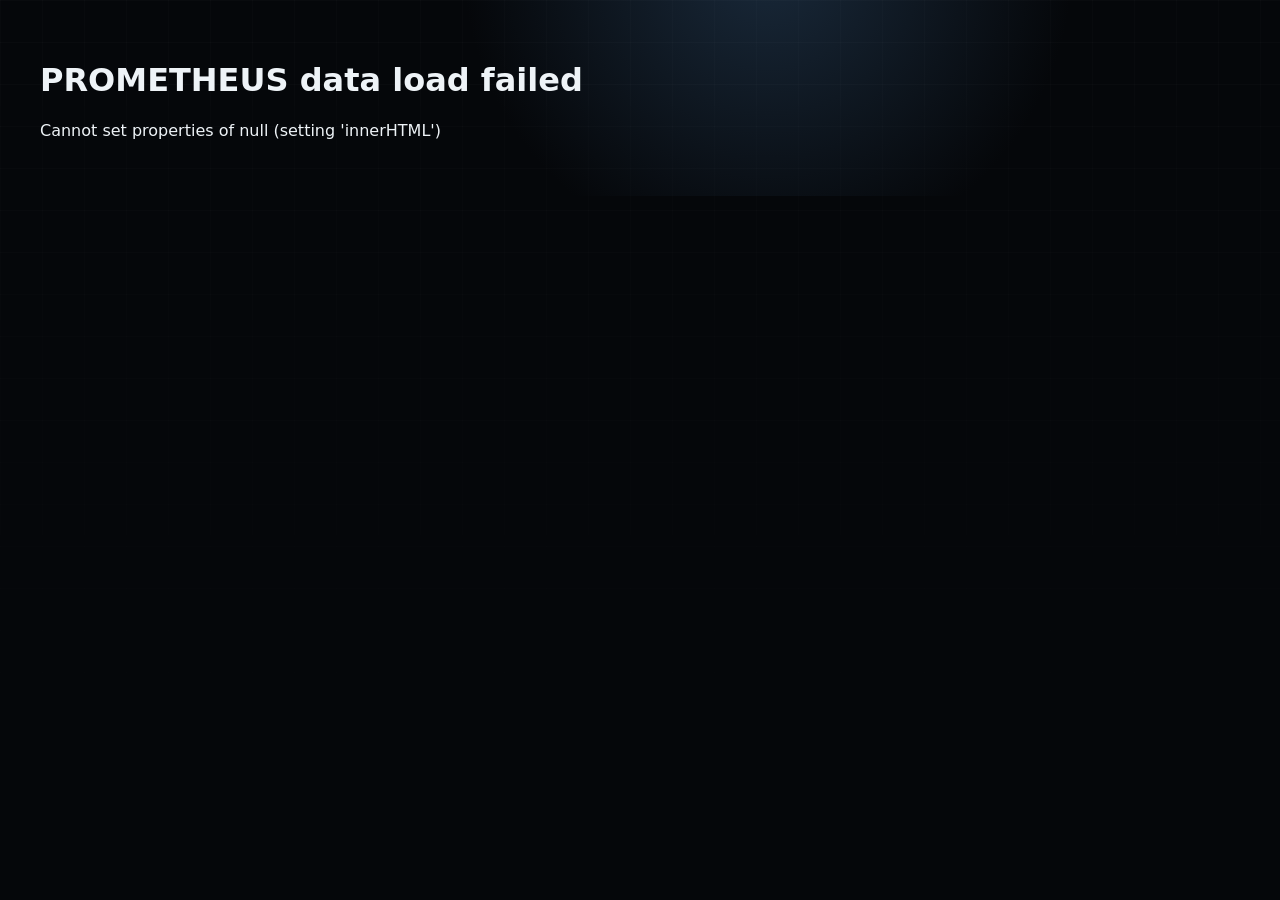
==== commit 86fa6fdf: "ui: replace legacy page with full operator console release" ====
--- a/docs/index.html
+++ b/docs/index.html
@@ -3,140 +3,115 @@
 <head>
   <meta charset="utf-8">
   <meta name="viewport" content="width=device-width,initial-scale=1,viewport-fit=cover">
-  <meta name="theme-color" content="#07090d">
-  <meta name="description" content="PROMETHEUS AIS Competition Edition, a unified Command-to-Proof demonstration.">
-  <title>PROMETHEUS · Unified Command-to-Proof Console</title>
-  <link rel="stylesheet" href="assets/styles.css">
-  <link rel="stylesheet" href="assets/demo.css">
-  <link rel="stylesheet" href="assets/hardening.css">
-  <link rel="stylesheet" href="assets/unified.css">
+  <meta name="theme-color" content="#05070a">
+  <meta name="description" content="PROMETHEUS Operator Console, a deterministic Command-to-Proof competition demonstration.">
+  <title>PROMETHEUS · Operator Console</title>
+  <link rel="stylesheet" href="assets/operator-console.css">
 </head>
 <body>
-  <div class="noise" aria-hidden="true"></div>
-  <aside class="rail" aria-label="PROMETHEUS navigation">
-    <a class="brand" href="#overview"><span class="brand-mark">P</span><span class="brand-copy"><b>PROMETHEUS</b><small>V-1.1.1</small></span></a>
-    <nav id="system-nav"></nav>
-    <div class="rail-foot"><span class="signal"></span><div><b>PROOF NODE</b><small>VERIFIED SNAPSHOT</small></div></div>
-  </aside>
+  <div class="ops-shell">
+    <aside class="ops-rail" aria-label="PROMETHEUS operator navigation">
+      <a class="brand" href="#overview"><span class="brand-mark">P</span><span><b>PROMETHEUS</b><small>V-1.1.1 · OPERATOR CONSOLE</small></span></a>
+      <div class="rail-status"><div><small>NODE</small><b>PUBLIC PROOF</b></div><div><small>MODE</small><b>DETERMINISTIC</b></div></div>
+      <nav class="nav" id="system-nav"></nav>
+      <div class="rail-foot"><b>BUILD TRUTH VERIFIED</b><small>5/5 TESTS · 8/8 ARTIFACTS · HASH SEALED</small></div>
+    </aside>
 
-  <div class="shell">
-    <header class="topbar">
-      <div><p class="overline">PROMETHEUS · COMPETITION EDITION</p><h1>Unified Command-to-Proof Mission Cockpit</h1></div>
-      <div class="top-actions">
-        <button class="ghost" id="replay" type="button">Run mission</button>
-        <a class="button" href="proofgrid/FINAL_RECEIPT.json">Open receipt</a>
-        <div class="status-chip"><span></span> BUILD TRUTH VERIFIED</div>
-      </div>
-    </header>
+    <div class="ops-main">
+      <header class="mission-ribbon">
+        <div class="ribbon-title"><b>PROMETHEUS COMMAND-TO-PROOF</b><small>NASA-GRADE OPERATOR PRESENTATION · COMPETITION EDITION</small></div>
+        <div class="ribbon-metric"><small>MISSION</small><b>PROM-COMP-001</b></div>
+        <div class="ribbon-metric"><small>RUN</small><b id="ribbon-run">STAGED</b></div>
+        <div class="ribbon-metric"><small>CLOCK</small><b id="ribbon-clock">T+00:00</b></div>
+        <div class="ribbon-metric"><small>PROOF</small><b id="ribbon-proof">0%</b></div>
+        <div class="ribbon-metric good"><small>RELEASE</small><b id="ribbon-release">LOCKED</b></div>
+      </header>
 
-    <main>
-      <section class="hero" id="overview">
-        <div class="hero-copy panel">
-          <p class="overline amber">SELF-PROVING AI ENGINEERING</p>
-          <div class="judge-mode-banner"><span></span> TERMINAL + HANDOFFS + LIVING GRAPHS + PROOF</div>
-          <h2>Watch every PROMETHEUS agent move one mission from command to verified capability.</h2>
-          <p class="lede">One canonical sequence. One vocabulary. One synchronized view of code-like terminal events, agent handoffs, packets, telemetry, failure, repair, verification, memory, and promotion.</p>
-          <div class="hero-actions">
-            <button class="button demo-launch" id="start-demo" type="button">Ignite full mission</button>
-            <button class="ghost buttonlike" id="hero-verified" type="button">Jump to verified result</button>
-          </div>
-          <p class="release-line">AI can claim completion. PROMETHEUS requires proof.</p>
-        </div>
-        <div class="forge panel" aria-label="PROMETHEUS proof core">
-          <div class="forge-orbit orbit-one"></div><div class="forge-orbit orbit-two"></div>
-          <div class="forge-core"><span class="core-label">BUILD TRUTH</span><strong id="readiness">100%</strong><small>PROMOTION AUTHORIZED</small></div>
-          <div class="forge-stat left"><small>TESTS</small><b>5 / 5</b></div>
-          <div class="forge-stat right"><small>ARTIFACTS</small><b>8 / 8</b></div>
-          <div class="forge-stat bottom"><small>REUSE</small><b>1 → 0 FAILURES</b></div>
-        </div>
-      </section>
+      <main>
+        <section class="section hero" id="overview">
+          <article class="panel hero-copy">
+            <p class="eyebrow">SELF-PROVING AI ENGINEERING ORGANISM</p>
+            <h1>Watch software move from command to evidence-backed release truth.</h1>
+            <p class="lede">PROMETHEUS admits a mission, generates candidate routes, reproduces a real failure, blocks unsupported promotion, changes runtime behavior, verifies the result, preserves the successful capability, and authorizes release only when the proof survives inspection.</p>
+            <div class="hero-actions">
+              <button class="btn primary" id="start-demo" type="button">IGNITE FULL MISSION</button>
+              <button class="btn secondary" id="hero-verified" type="button">LOAD VERIFIED OUTCOME</button>
+              <a class="btn" href="proofgrid/FINAL_RECEIPT.json">OPEN PROOF RECEIPT</a>
+            </div>
+          </article>
+          <article class="panel proof-orb-panel" aria-label="PROMETHEUS proof readiness core">
+            <div class="orb-metrics"><div><small>TESTS</small><b>5 / 5</b></div><div><small>ARTIFACTS</small><b>8 / 8</b></div><div><small>GENOME</small><b>REUSED</b></div><div><small>FAILURES</small><b>1 → 0</b></div></div>
+            <div class="proof-orb"><span><small>BUILD TRUTH</small><b id="readiness">100%</b><span>PROMOTION AUTHORIZED</span></span></div>
+          </article>
+        </section>
 
-      <section class="panel unified-cockpit" id="mission-cockpit" aria-labelledby="cockpit-title">
-        <header class="cockpit-head">
-          <div><p class="overline cyan">LIVE DETERMINISTIC MISSION</p><h2 id="cockpit-title">The entire proof chain, synchronized</h2></div>
-          <div class="cockpit-actions"><button class="button" id="cockpit-run" type="button">RUN COMMAND-TO-PROOF</button><button class="ghost" id="cockpit-skip" type="button">LOAD VERIFIED STATE</button></div>
-        </header>
+        <section class="section" id="cockpit">
+          <div class="section-head"><div><p class="eyebrow">MISSION OPERATIONS</p><h2>The entire proof chain, synchronized</h2><p>One state engine controls terminal events, code movement, packet transport, handoff acknowledgement, telemetry, agent visualizations, evidence, receipt state, and release authority.</p></div></div>
+          <article class="panel cockpit">
+            <div class="control-bar">
+              <div class="control-status"><span>STATE <b id="control-state">READY</b></span><span>ACTIVE <b id="control-agent">PROMETHEUS</b></span><span>PACKET <b id="control-packet">MISSION</b></span></div>
+              <div class="speed-control"><label for="speed-select">SPEED</label><select id="speed-select"><option value="0.5">0.5×</option><option value="1" selected>1×</option><option value="1.5">1.5×</option><option value="2">2×</option></select></div>
+              <div class="control-row"><button class="btn primary" id="cockpit-run" type="button">RUN</button><button class="btn" id="cockpit-pause" type="button">PAUSE</button><button class="btn" id="cockpit-step" type="button">STEP</button><button class="btn danger" id="cockpit-reset" type="button">RESET</button><button class="btn secondary" id="cockpit-skip" type="button">VERIFIED STATE</button></div>
+            </div>
 
-        <div class="cockpit-status">
-          <div><small>ACTIVE AGENT</small><b id="live-agent">PROMETHEUS</b></div>
-          <div><small>PHASE</small><b id="live-phase">IGNITION</b></div>
-          <div><small>PACKET</small><b id="live-packet">MISSION</b></div>
-          <div><small>GATE</small><b id="live-gate">ADMITTED</b></div>
-          <div><small>PROOF</small><b id="live-proof">12%</b></div>
-        </div>
+            <div class="status-grid">
+              <div class="status-card"><small>ACTIVE AGENT</small><b id="live-agent">PROMETHEUS</b></div><div class="status-card"><small>MISSION PHASE</small><b id="live-phase">IGNITION</b></div><div class="status-card"><small>PACKET</small><b id="live-packet">MISSION</b></div><div class="status-card"><small>GATE</small><b id="live-gate">READY</b></div><div class="status-card"><small>PROOF</small><b id="live-proof">0%</b></div><div class="status-card"><small>QUEUE</small><b id="live-queue">0</b></div><div class="status-card"><small>RECEIPT</small><b id="live-receipt">PENDING</b></div><div class="status-card"><small>GENOME</small><b id="live-genome">UNEXTRACTED</b></div>
+            </div>
 
-        <div class="cockpit-split">
-          <article class="terminal-panel" aria-label="PROMETHEUS terminal handoff stream">
-            <div class="terminal-bar"><span></span><span></span><span></span><b>PROMETHEUS · COMMAND-TO-PROOF TERMINAL</b><small id="terminal-clock">T+00:00</small></div>
-            <pre id="mission-terminal" aria-live="polite"></pre>
+            <div class="dual-console">
+              <div class="terminal-stack">
+                <article class="console"><div class="console-head"><i></i><i></i><i></i><b>LIVE COMMAND-TO-PROOF TERMINAL</b><span id="terminal-clock">T+00:00</span></div><pre id="mission-terminal" aria-live="polite"></pre></article>
+                <article class="console"><div class="console-head"><i></i><i></i><i></i><b>BEHAVIORAL CODE TRANSFORMATION</b><span id="code-state">BASELINE</span></div><div class="code-compare"><div class="code-pane"><h4>BEFORE / FAILURE PATH</h4><pre id="code-before"></pre></div><div class="code-pane"><h4>AFTER / VERIFIED PATH</h4><pre id="code-after"></pre></div></div></article>
+              </div>
+
+              <div class="handoff-stack">
+                <article class="handoff-map"><div class="console-head"><i></i><i></i><i></i><b>CANONICAL AGENT HANDOFF FABRIC</b><span id="fabric-state">MISSION READY</span></div><div class="handoff-grid" id="agent-fabric"></div><div class="packet-runway"><div class="packet" id="fabric-packet"><b>MISSION</b><span>PKT-000</span></div></div></article>
+                <div class="handoff-ledger"><div><small>SOURCE</small><b id="handoff-source">PROMETHEUS</b></div><div><small>DESTINATION</small><b id="handoff-target">AIS-Ω</b></div><div><small>ACK</small><b id="handoff-ack">STAGED</b></div><div><small>LATENCY</small><b id="live-latency">18ms</b></div></div>
+              </div>
+            </div>
+
+            <div class="telemetry">
+              <article class="chart-panel"><div class="chart-head"><span>GLOBAL MISSION TELEMETRY · PROOF / EVIDENCE / CLAIM SUPPORT / RELEASE READINESS</span><b id="global-graph-value">0%</b></div><svg viewBox="0 0 800 150" preserveAspectRatio="none" aria-label="Global mission telemetry"><line class="gridline" x1="0" y1="37" x2="800" y2="37"></line><line class="gridline" x1="0" y1="75" x2="800" y2="75"></line><line class="gridline" x1="0" y1="113" x2="800" y2="113"></line><polyline class="series-proof" id="series-proof" points="0,140"></polyline><polyline class="series-evidence" id="series-evidence" points="0,140"></polyline><polyline class="series-claims" id="series-claims" points="0,140"></polyline><polyline class="series-readiness" id="series-readiness" points="0,140"></polyline></svg></article>
+              <article class="dial-panel"><div class="dial-ring" id="proof-dial"><span><b id="proof-dial-value">0%</b><small>PROOF CONFIDENCE</small></span></div></article>
+              <article class="dial-panel"><div class="dial-ring cyan" id="load-dial"><span><b id="load-dial-value">12%</b><small>ORCHESTRATION LOAD</small></span></div></article>
+              <article class="numbers-panel"><div><small>PACKETS</small><b id="live-packets">0</b></div><div><small>HANDOFFS</small><b id="live-handoffs">0</b></div><div><small>TESTS</small><b id="live-tests">0 / 5</b></div><div><small>ARTIFACTS</small><b id="live-artifacts">0 / 8</b></div><div><small>CLAIMS</small><b id="live-claims">0 / 4</b></div><div><small>BLOCKERS</small><b id="live-blockers">0</b></div><div><small>REUSE</small><b id="live-reuse">PENDING</b></div><div><small>RELEASE</small><b id="live-release">LOCKED</b></div></article>
+            </div>
           </article>
+        </section>
 
-          <article class="theater-panel" aria-label="PROMETHEUS visual handoff theater">
-            <div class="theater-mini-head"><span>AGENT HANDOFF FABRIC</span><b id="fabric-state">MISSION ADMITTED</b></div>
-            <div id="agent-fabric" class="agent-fabric"></div>
-            <div class="fabric-packet" id="fabric-packet"><b>MISSION</b><span>PKT-000</span></div>
+        <section class="section" id="agents">
+          <div class="section-head"><div><p class="eyebrow">EIGHT CANONICAL AGENTS</p><h2>Eight systems, eight distinct visual languages</h2><p>Each system is presented according to its real responsibility. The page does not reuse one generic waveform eight times.</p></div></div>
+          <div class="agent-matrix" id="agent-matrix"></div>
+        </section>
+
+        <section class="section" id="case-study">
+          <div class="section-head"><div><p class="eyebrow">SERVERFORGE CASE STUDY</p><h2>From EDEN local execution to public verified evidence</h2><p>ServerForge records the observable campaign story while preserving the public/private boundary. EDEN is presented as the local execution body, not as a disclosed internal blueprint.</p></div></div>
+          <article class="panel case-study">
+            <div class="case-flow" id="case-flow"></div>
+            <div class="case-grid"><article class="case-timeline"><h3>Observed campaign timeline</h3><div id="case-timeline"></div></article><article class="case-proof"><h3>What the case study proves</h3><ul id="case-proof-list"></ul><div class="privacy-callout"><b>INTELLECTUAL PROPERTY BOUNDARY</b><p id="privacy-boundary"></p></div></article></div>
           </article>
-        </div>
+        </section>
 
-        <div class="telemetry-wall">
-          <article class="master-graph">
-            <div class="graph-head"><span>GLOBAL PROOF ACCUMULATION</span><b id="global-graph-value">12%</b></div>
-            <svg viewBox="0 0 800 150" preserveAspectRatio="none" aria-label="Global proof accumulation graph"><line x1="0" y1="37" x2="800" y2="37"></line><line x1="0" y1="75" x2="800" y2="75"></line><line x1="0" y1="113" x2="800" y2="113"></line><polyline id="global-graph-line" points="0,132"></polyline></svg>
-          </article>
-          <div class="dial"><div id="proof-dial" style="--value:12"><b id="proof-dial-value">12%</b><small>PROOF CONFIDENCE</small></div></div>
-          <div class="dial"><div id="load-dial" class="cyan" style="--value:18"><b id="load-dial-value">18%</b><small>ORCHESTRATION LOAD</small></div></div>
-          <div class="telemetry-numbers"><div><small>LATENCY</small><b id="live-latency">18ms</b></div><div><small>PACKETS</small><b id="live-packets">1</b></div><div><small>QUEUE</small><b id="live-queue">0</b></div><div><small>RECEIPT</small><b id="live-receipt">PENDING</b></div></div>
-        </div>
-      </section>
+        <section class="section" id="challenge">
+          <div class="section-head"><div><p class="eyebrow">JUDGE CHALLENGE MODE</p><h2>Choose what PROMETHEUS must defend</h2><p>The presentation transitions from persuasion to independent verification.</p></div></div>
+          <article class="panel challenge"><div class="challenge-buttons"><button class="active" data-challenge="receipt" type="button">VERIFY RECEIPT</button><button data-challenge="evidence" type="button">VERIFY EVIDENCE</button><button data-challenge="claims" type="button">VERIFY CLAIMS</button><button data-challenge="submission" type="button">VERIFY READINESS</button></div><div class="challenge-console"><code id="challenge-output">python -m prometheus.cli receipt verify artifacts/competition-demo/FINAL_RECEIPT.json</code><button id="challenge-copy" type="button">COPY</button><a id="challenge-link" href="proofgrid/FINAL_RECEIPT.json">OPEN ARTIFACT</a></div></article>
+        </section>
 
-      <section class="agent-observatory" id="agents">
-        <div class="section-title"><div><p class="overline amber">EVERY AGENT · EVERY HANDOFF</p><h2>Eight canonical agents, eight living graphs</h2></div><p>Each graph reflects that agent’s deterministic activity during the same mission. Names, order, state, packet, terminal output, and proof narrative stay identical everywhere.</p></div>
-        <div id="agent-graph-grid" class="agent-graph-grid"></div>
-      </section>
-
-      <section class="metric-strip" id="release-metrics"></section>
-      <section class="workspace">
-        <article class="panel mission-card"><div class="section-head"><div><p class="overline amber">MISSION</p><h2>Mission Control</h2></div><span class="state promoted">PROMOTED</span></div><div id="mission-card"></div></article>
-        <article class="panel pipeline-card"><div class="section-head"><div><p class="overline amber">CANONICAL SEQUENCE</p><h2>Evidence Pipeline</h2></div><div class="progress"><span id="progress-bar"></span></div></div><ol id="pipeline" class="pipeline"></ol></article>
-        <article class="panel receipt-card"><div class="section-head"><div><p class="overline green">FINAL PROOF</p><h2>ProofGrid</h2></div><span class="hex">◆</span></div><div id="proof-card"></div><a class="inline-link" href="proofgrid/FINAL_RECEIPT.json">Inspect machine-readable receipt →</a></article>
-      </section>
-
-      <section class="organ-grid">
-        <article class="panel organ-card danger" id="seca"><p class="overline red">FAIL CLOSED</p><h2>SECA</h2><div id="seca-card"></div></article>
-        <article class="panel organ-card repair" id="hydra"><p class="overline orange">BEHAVIOR CHANGED</p><h2>HYDRA</h2><div id="hydra-card"></div></article>
-        <article class="panel organ-card genome" id="genome"><p class="overline violet">CAPABILITY PRESERVED</p><h2>Capability Genome</h2><div id="genome-card"></div></article>
-      </section>
-
-      <section class="systems-section"><div class="section-title"><div><p class="overline amber">CANONICAL PROMETHEUS AGENTS</p><h2>One system map, no extra estate vocabulary</h2></div><p>These are the same eight agents used by the terminal, handoff fabric, living graphs, pipeline, and proof theater.</p></div><div id="systems-grid" class="systems-grid"></div></section>
-
-      <section class="judge-challenge panel">
-        <div><p class="overline violet">JUDGE CHALLENGE MODE</p><h2>Choose what PROMETHEUS must defend</h2></div>
-        <div class="challenge-buttons"><button class="active" data-challenge="receipt" type="button">RECEIPT</button><button data-challenge="evidence" type="button">EVIDENCE</button><button data-challenge="claims" type="button">CLAIMS</button><button data-challenge="submission" type="button">READINESS</button></div>
-        <div class="challenge-console"><code id="challenge-output">python -m prometheus.cli receipt verify artifacts/competition-demo/FINAL_RECEIPT.json</code><button id="challenge-copy" type="button">COPY</button><a id="challenge-link" href="proofgrid/FINAL_RECEIPT.json">OPEN ARTIFACT →</a></div>
-      </section>
-
-      <section class="resources"><article class="panel"><p class="overline blue">SCREENSHOT</p><h2>Competition visual evidence</h2><a class="shot" href="screenshots/prometheus-command-center.svg"><img src="screenshots/prometheus-command-center.svg" alt="PROMETHEUS Command Center"><span>Open full-resolution capture →</span></a></article><article class="panel"><p class="overline violet">DOCUMENTATION</p><h2>Judge material</h2><div id="docs-list" class="docs-list"></div></article></section>
-    </main>
-    <footer><span>PROMETHEUS AIS Competition Edition</span><span>Repair. Prove. Remember. Evolve.</span></footer>
+        <section class="section final-ledger" id="final-proof">
+          <article class="panel verdict-panel"><div class="verdict-mark">◆</div><p class="eyebrow">PROOFGRID VERDICT</p><h2>PROMOTION AUTHORIZED</h2><p>Five tests passed. Eight artifacts verified. Receipt hash sealed. Capability Genome reused. Failed actions reduced from one to zero.</p><div class="verdict-metrics"><div><small>TESTS</small><b>5 / 5</b></div><div><small>ARTIFACTS</small><b>8 / 8</b></div><div><small>HASH</small><b>VERIFIED</b></div><div><small>GENOME</small><b>REUSED</b></div></div><div class="hero-actions"><button class="btn primary" id="replay" type="button">OPEN PROOF THEATER</button><a class="btn" href="proofgrid/FINAL_RECEIPT.json">INSPECT RECEIPT</a></div></article>
+          <article class="panel submission-panel"><p class="eyebrow">NEXT HUMAN ACTIONS</p><h2>Record and submit</h2><ol><li>Run the full proof theater in a clean browser window.</li><li>Record the final three-minute YouTube demonstration.</li><li>Upload the public video and capture its URL.</li><li>Add repository, live demo, video, and Codex feedback details to the submission.</li><li>Perform the final submission check and submit.</li></ol><a href="documentation/SUBMISSION_KIT.md">Open submission kit →</a></article>
+        </section>
+      </main>
+      <footer><span>PROMETHEUS AIS COMPETITION EDITION</span><span>REPAIR · PROVE · REMEMBER · EVOLVE</span></footer>
+    </div>
   </div>
 
-  <section id="proof-theater" class="proof-theater" hidden aria-modal="true" aria-busy="false" role="dialog" aria-labelledby="theater-title">
-    <div class="theater-grid" aria-hidden="true"></div><div class="theater-flare" aria-hidden="true"></div>
-    <header class="theater-header"><div class="theater-brand"><span class="theater-sigil">P</span><div><small>PROMETHEUS · UNIFIED LIVE RUN</small><b id="theater-title">COMMAND-TO-PROOF THEATER</b></div></div><div class="theater-controls"><span class="replay-mode">DETERMINISTIC VERIFIED SNAPSHOT</span><span id="theater-clock">T+00:00</span><button id="theater-close" type="button" aria-label="Close demo">×</button></div></header>
-    <div class="theater-layout theater-unified-layout">
-      <aside class="theater-left"><p class="hud-label">CANONICAL AGENTS</p><div id="organ-stack" class="organ-stack"></div><p class="hud-label">MISSION</p><div class="mission-hud"><b>PROM-COMP-001</b><span>Publish a replay-safe proof receipt</span></div></aside>
-      <main class="theater-main">
-        <div class="stage-kicker" id="stage-kicker">AWAITING IGNITION</div><h2 id="stage-title">PROMETHEUS IS READY</h2><p id="stage-narrative">Run the synchronized terminal and visual mission.</p>
-        <div class="theater-side-by-side">
-          <div class="theater-terminal"><div class="terminal-bar"><span></span><span></span><span></span><b>LIVE AGENT TERMINAL</b></div><pre id="theater-terminal-output"></pre></div>
-          <div class="proof-core-wrap"><div class="proof-core-rings"><i></i><i></i><i></i></div><div id="proof-core" class="proof-core"><small>BUILD TRUTH</small><strong id="core-value">READY</strong><span id="core-subtitle">EVIDENCE GOVERNED</span></div></div>
-        </div>
-        <div id="theater-pipeline" class="theater-pipeline"></div>
-        <div class="theater-actions"><button type="button" id="theater-launch">IGNITE COMMAND-TO-PROOF</button><button type="button" id="theater-skip">SKIP TO VERIFIED RESULTS</button></div>
-      </main>
-      <aside class="theater-right"><div class="telemetry-hud" id="theater-telemetry"></div><p class="hud-label">EVIDENCE STREAM</p><div id="evidence-stream" class="evidence-stream" aria-live="polite"></div><div class="verification-stack"><div><span>TESTS</span><b id="metric-tests">0 / 5</b></div><div><span>ARTIFACTS</span><b id="metric-artifacts">0 / 8</b></div><div><span>RECEIPT</span><b id="metric-receipt">PENDING</b></div><div><span>GENOME</span><b id="metric-genome">UNEXTRACTED</b></div></div></aside>
+  <section class="theater" id="proof-theater" hidden role="dialog" aria-modal="true" aria-labelledby="theater-title">
+    <div class="theater-inner">
+      <header class="theater-head"><div><p class="eyebrow">PROMETHEUS FULL-SCREEN RUN</p><b id="theater-title">COMMAND-TO-PROOF THEATER</b></div><div class="control-row"><span class="mono" id="theater-clock">T+00:00</span><button class="btn danger" id="theater-close" type="button">CLOSE</button></div></header>
+      <div class="theater-grid-layout"><aside class="theater-column"><p class="eyebrow">CANONICAL AGENTS</p><div class="theater-agent-list" id="organ-stack"></div></aside><main class="theater-column theater-stage"><p class="eyebrow" id="stage-kicker">AWAITING IGNITION</p><h2 id="stage-title">PROMETHEUS IS READY</h2><p id="stage-narrative">The same state engine drives the terminal, packets, telemetry, evidence, and verdict.</p><div class="theater-core" id="proof-core"><span><small>BUILD TRUTH</small><b id="core-value">READY</b><small id="core-subtitle">EVIDENCE GOVERNED</small></span></div><pre class="theater-terminal" id="theater-terminal-output"></pre><div class="theater-actions"><button class="btn primary" id="theater-launch" type="button">IGNITE COMMAND-TO-PROOF</button><button class="btn secondary" id="theater-skip" type="button">SKIP TO VERIFIED RESULTS</button></div></main><aside class="theater-column"><p class="eyebrow">EVIDENCE STREAM</p><div class="theater-evidence" id="evidence-stream"></div><div class="verdict-metrics"><div><small>TESTS</small><b id="metric-tests">0 / 5</b></div><div><small>ARTIFACTS</small><b id="metric-artifacts">0 / 8</b></div><div><small>RECEIPT</small><b id="metric-receipt">PENDING</b></div><div><small>GENOME</small><b id="metric-genome">UNEXTRACTED</b></div></div></aside></div>
+      <div class="theater-verdict" id="verdict-card" hidden tabindex="-1"><p class="eyebrow">PROOFGRID VERDICT</p><h2>PROMOTION AUTHORIZED</h2><p>5/5 tests · 8/8 artifacts · receipt hash verified · Genome reused · 1 failed action → 0 failed actions</p><div class="theater-actions"><button class="btn primary" id="theater-replay" type="button">RUN IT AGAIN</button><button class="btn" id="verdict-close" type="button">RETURN TO CONSOLE</button></div></div>
     </div>
-    <div id="verdict-card" class="verdict-card" hidden tabindex="-1" role="status" aria-live="assertive"><span class="verdict-mark">◆</span><p>PROOFGRID VERDICT</p><h2>PROMOTION AUTHORIZED</h2><div class="verdict-metrics"><span>5/5 TESTS</span><span>8/8 ARTIFACTS</span><span>HASH VERIFIED</span><span>GENOME REUSED</span></div><strong>1 FAILED ACTION → 0 FAILED ACTIONS</strong><div class="verdict-actions"><button type="button" id="theater-replay">RUN IT AGAIN</button><button type="button" id="verdict-close" class="secondary">RETURN TO CONSOLE</button></div></div>
   </section>
 
   <script src="assets/app.js"></script>
--- a/docs/assets/operator-console.css
+++ b/docs/assets/operator-console.css
@@ -0,0 +1,25 @@
+:root{
+  --bg:#05070a;--bg2:#090d13;--panel:#0b1119;--panel2:#0f1722;--line:#223042;
+  --text:#eef3f7;--muted:#8795a5;--amber:#ffbd59;--cyan:#5de3ff;--green:#54e0a4;
+  --red:#ff6578;--orange:#ff9f4a;--violet:#b58cff;--gold:#ffd77d;--mono:ui-monospace,SFMono-Regular,Consolas,monospace;
+}
+*{box-sizing:border-box}html{scroll-behavior:smooth;background:var(--bg)}body{margin:0;background:radial-gradient(circle at 60% -20%,#19293a 0,transparent 38%),var(--bg);color:var(--text);font-family:Inter,system-ui,sans-serif}button,a{font:inherit}button{cursor:pointer}a{color:inherit;text-decoration:none}.hidden,[hidden]{display:none!important}.mono{font-family:var(--mono)}
+body:before{content:"";position:fixed;inset:0;pointer-events:none;background-image:linear-gradient(#ffffff05 1px,transparent 1px),linear-gradient(90deg,#ffffff04 1px,transparent 1px);background-size:42px 42px;mask-image:linear-gradient(#000,transparent 95%)}
+.ops-shell{display:grid;grid-template-columns:270px minmax(0,1fr);min-height:100vh}.ops-rail{position:sticky;top:0;height:100vh;border-right:1px solid var(--line);background:#05080ccc;padding:18px;backdrop-filter:blur(18px);z-index:20}.brand{display:flex;gap:12px;align-items:center;padding-bottom:18px;border-bottom:1px solid var(--line)}.brand-mark{display:grid;place-items:center;width:42px;height:42px;border:1px solid #ffbd5966;border-radius:12px;color:var(--amber);font:900 22px var(--mono);background:#ffbd590a}.brand b,.brand small{display:block}.brand small{margin-top:4px;color:var(--muted);font:700 9px var(--mono);letter-spacing:.12em}.rail-status{display:grid;grid-template-columns:1fr 1fr;gap:8px;margin:14px 0}.rail-status div{padding:9px;border:1px solid var(--line);border-radius:10px;background:#ffffff03}.rail-status small,.rail-status b{display:block}.rail-status small{font:700 7px var(--mono);letter-spacing:.12em;color:var(--muted)}.rail-status b{margin-top:5px;font:800 10px var(--mono)}.nav{display:grid;gap:6px}.nav a{display:flex;align-items:center;gap:9px;padding:10px;border:1px solid transparent;border-radius:10px;color:#aeb8c4}.nav a:hover,.nav a.active{border-color:#ffbd5944;background:#ffbd5909;color:#fff}.nav i{width:8px;height:8px;border-radius:50%;background:#586575}.nav a.active i{background:var(--amber);box-shadow:0 0 14px var(--amber)}.nav b,.nav small{display:block}.nav b{font-size:11px}.nav small{margin-top:3px;color:var(--muted);font:700 7px var(--mono);letter-spacing:.08em}.rail-foot{position:absolute;left:18px;right:18px;bottom:18px;padding:12px;border:1px solid #54e0a433;border-radius:11px;background:#54e0a407}.rail-foot b,.rail-foot small{display:block}.rail-foot b{color:var(--green);font:800 9px var(--mono)}.rail-foot small{margin-top:4px;color:var(--muted);font:700 7px var(--mono)}
+.ops-main{min-width:0}.mission-ribbon{position:sticky;top:0;z-index:15;display:grid;grid-template-columns:1.4fr repeat(5,auto);gap:10px;align-items:center;padding:11px 18px;border-bottom:1px solid var(--line);background:#070b11e8;backdrop-filter:blur(20px)}.ribbon-title b,.ribbon-title small{display:block}.ribbon-title b{font-size:12px}.ribbon-title small{margin-top:3px;color:var(--muted);font:700 8px var(--mono);letter-spacing:.1em}.ribbon-metric{padding:7px 10px;border-left:1px solid var(--line)}.ribbon-metric small,.ribbon-metric b{display:block}.ribbon-metric small{font:700 7px var(--mono);color:var(--muted);letter-spacing:.12em}.ribbon-metric b{margin-top:3px;font:800 10px var(--mono)}.ribbon-metric.good b{color:var(--green)}
+main{padding:22px;max-width:1700px;margin:auto}.section{margin:0 0 26px}.eyebrow{margin:0;color:var(--amber);font:800 9px var(--mono);letter-spacing:.16em}.section h1,.section h2,.section h3{margin:0}.hero{display:grid;grid-template-columns:minmax(0,1.5fr) minmax(340px,.7fr);gap:16px}.panel{border:1px solid var(--line);border-radius:18px;background:linear-gradient(145deg,#0c121bdf,#070b11df);box-shadow:inset 0 1px #ffffff07}.hero-copy{padding:28px}.hero h1{max-width:1000px;margin:10px 0 12px;font-size:clamp(34px,5vw,72px);line-height:.95;letter-spacing:-.045em}.hero .lede{max-width:900px;color:#b1bdc9;font-size:17px;line-height:1.65}.hero-actions,.control-row{display:flex;gap:9px;flex-wrap:wrap}.btn{border:1px solid #ffbd5977;border-radius:10px;padding:11px 14px;background:#ffbd5912;color:#ffe1a6;font:900 9px var(--mono);letter-spacing:.08em}.btn.primary{background:var(--amber);color:#1a1206}.btn.secondary{border-color:#5de3ff55;background:#5de3ff0a;color:#9eeeff}.btn.danger{border-color:#ff657866;background:#ff65780b;color:#ff9cab}.btn:disabled{opacity:.45;cursor:not-allowed}.proof-orb-panel{display:grid;place-items:center;min-height:330px;position:relative;overflow:hidden}.proof-orb-panel:before,.proof-orb-panel:after{content:"";position:absolute;border:1px solid #ffbd5933;border-radius:50%;animation:orbit 9s linear infinite}.proof-orb-panel:before{width:250px;height:250px}.proof-orb-panel:after{width:190px;height:190px;animation-direction:reverse;animation-duration:6s}.proof-orb{position:relative;z-index:2;display:grid;place-items:center;width:135px;height:135px;border-radius:50%;background:radial-gradient(circle,#182739,#07101a 60%);border:1px solid #ffbd5966;box-shadow:0 0 50px #ffbd591b;text-align:center}.proof-orb b,.proof-orb small,.proof-orb span{display:block}.proof-orb b{font-size:32px}.proof-orb small{font:800 8px var(--mono);color:var(--amber)}.proof-orb span{margin-top:5px;font:700 7px var(--mono);color:var(--muted)}.orb-metrics{position:absolute;inset:18px;display:grid;grid-template-columns:1fr 1fr;align-content:space-between}.orb-metrics div{padding:10px;border:1px solid var(--line);border-radius:10px;background:#05090db8}.orb-metrics div:nth-child(even){text-align:right}.orb-metrics small,.orb-metrics b{display:block}.orb-metrics small{font:700 7px var(--mono);color:var(--muted)}.orb-metrics b{margin-top:4px;font:800 11px var(--mono)}
+.section-head{display:flex;align-items:flex-end;justify-content:space-between;gap:18px;margin-bottom:12px}.section-head p{max-width:760px;margin:6px 0 0;color:var(--muted);line-height:1.55}.section-head h2{font-size:clamp(24px,3vw,42px);letter-spacing:-.03em}.cockpit{padding:16px}.control-bar{display:grid;grid-template-columns:1fr auto auto;gap:10px;align-items:center;padding:12px;border:1px solid var(--line);border-radius:13px;background:#05090d}.control-status{display:flex;gap:12px;flex-wrap:wrap}.control-status span{font:800 8px var(--mono);color:var(--muted)}.control-status b{color:var(--text)}.speed-control{display:flex;align-items:center;gap:7px}.speed-control label{font:700 8px var(--mono);color:var(--muted)}select{border:1px solid var(--line);border-radius:8px;background:#0a1119;color:var(--text);padding:8px;font:800 9px var(--mono)}
+.status-grid{display:grid;grid-template-columns:repeat(8,1fr);gap:8px;margin:10px 0}.status-card{padding:10px;border:1px solid var(--line);border-radius:11px;background:#070c12}.status-card small,.status-card b{display:block}.status-card small{font:700 7px var(--mono);color:var(--muted);letter-spacing:.1em}.status-card b{margin-top:5px;font:800 10px var(--mono)}
+.dual-console{display:grid;grid-template-columns:1.1fr .9fr;gap:10px}.terminal-stack,.handoff-stack{display:grid;gap:10px}.console{overflow:hidden;border:1px solid var(--line);border-radius:14px;background:#030609}.console-head{display:flex;align-items:center;gap:6px;padding:9px 11px;border-bottom:1px solid var(--line);background:#0a1017}.console-head i{width:8px;height:8px;border-radius:50%;background:#596571}.console-head i:first-child{background:var(--red)}.console-head i:nth-child(2){background:var(--amber)}.console-head i:nth-child(3){background:var(--green)}.console-head b{margin-left:6px;font:800 8px var(--mono);letter-spacing:.1em;color:#b7c1cb}.console-head span{margin-left:auto;font:800 8px var(--mono);color:var(--green)}pre{margin:0;white-space:pre-wrap;font:10px/1.7 var(--mono)}#mission-terminal{height:330px;overflow:auto;padding:13px;color:#c1ccd7}.code-compare{display:grid;grid-template-columns:1fr 1fr}.code-pane{min-height:220px;padding:12px;border-right:1px solid var(--line)}.code-pane:last-child{border-right:0}.code-pane h4{margin:0 0 8px;font:800 8px var(--mono);color:var(--muted);letter-spacing:.1em}.code-pane pre{color:#b8c4d1}.code-pane .add{color:#8ef0bd}.code-pane .del{color:#ff9aaa}
+.handoff-map{position:relative;min-height:392px;padding:12px;border:1px solid var(--line);border-radius:14px;background:radial-gradient(circle at center,#111d29,#05080d 70%);overflow:hidden}.handoff-map:before{content:"";position:absolute;inset:0;background-image:linear-gradient(#ffffff06 1px,transparent 1px),linear-gradient(90deg,#ffffff06 1px,transparent 1px);background-size:28px 28px}.handoff-grid{position:relative;z-index:2;display:grid;grid-template-columns:repeat(4,1fr);gap:9px}.agent-node{position:relative;min-height:105px;padding:10px;border:1px solid #ffffff16;border-radius:12px;background:#091019cc;opacity:.45;transition:.35s}.agent-node.active{opacity:1;border-color:var(--amber);box-shadow:0 0 25px #ffbd5922}.agent-node.done{opacity:.9;border-color:#54e0a444}.agent-node.failure{border-color:var(--red);box-shadow:0 0 25px #ff657822}.agent-node small,.agent-node b,.agent-node span{display:block}.agent-node small{font:700 7px var(--mono);color:var(--amber)}.agent-node b{margin-top:7px;font-size:12px}.agent-node span{margin-top:5px;color:var(--muted);font-size:9px;line-height:1.35}.agent-node i{position:absolute;right:9px;bottom:9px;width:8px;height:8px;border-radius:50%;background:#566270}.agent-node.active i{background:var(--amber);box-shadow:0 0 14px var(--amber)}.packet-runway{position:absolute;left:12px;right:12px;bottom:12px;height:40px;border:1px solid #5de3ff44;border-radius:999px;background:#5de3ff08}.packet{position:absolute;top:5px;left:6px;display:flex;align-items:center;justify-content:space-between;width:150px;height:28px;padding:0 10px;border:1px solid #5de3ff66;border-radius:999px;background:#06141b;color:#9ceeff;font:800 8px var(--mono);transition:transform .75s ease}.handoff-ledger{display:grid;grid-template-columns:repeat(4,1fr);gap:7px}.handoff-ledger div{padding:9px;border:1px solid var(--line);border-radius:10px;background:#071018}.handoff-ledger small,.handoff-ledger b{display:block}.handoff-ledger small{font:700 7px var(--mono);color:var(--muted)}.handoff-ledger b{margin-top:4px;font:800 9px var(--mono)}
+.telemetry{display:grid;grid-template-columns:minmax(0,1.5fr) repeat(2,150px) 260px;gap:10px;margin-top:10px}.chart-panel,.dial-panel,.numbers-panel{padding:12px;border:1px solid var(--line);border-radius:13px;background:#071018}.chart-head{display:flex;justify-content:space-between;align-items:center}.chart-head span{font:800 8px var(--mono);color:var(--muted)}.chart-head b{font:900 13px var(--mono);color:var(--green)}.telemetry svg,.agent-chart svg{width:100%;height:120px;margin-top:8px}.gridline{stroke:#ffffff0c;stroke-width:1}.series-proof{fill:none;stroke:var(--green);stroke-width:2.5}.series-readiness{fill:none;stroke:var(--amber);stroke-width:2}.series-evidence{fill:none;stroke:var(--cyan);stroke-width:2}.series-claims{fill:none;stroke:var(--violet);stroke-width:2}.dial-ring{--v:0;display:grid;place-items:center;width:112px;height:112px;margin:auto;border-radius:50%;background:radial-gradient(circle,#071018 57%,transparent 58%),conic-gradient(var(--amber) calc(var(--v)*1%),#ffffff10 0)}.dial-ring.cyan{background:radial-gradient(circle,#071018 57%,transparent 58%),conic-gradient(var(--cyan) calc(var(--v)*1%),#ffffff10 0)}.dial-ring b,.dial-ring small{display:block;text-align:center}.dial-ring b{font-size:22px}.dial-ring small{font:700 6px var(--mono);color:var(--muted)}.numbers-panel{display:grid;grid-template-columns:1fr 1fr;gap:8px}.numbers-panel div{padding:9px;border:1px solid var(--line);border-radius:9px;background:#050a0f}.numbers-panel small,.numbers-panel b{display:block}.numbers-panel small{font:700 7px var(--mono);color:var(--muted)}.numbers-panel b{margin-top:4px;font:800 10px var(--mono)}
+.agent-matrix{display:grid;grid-template-columns:repeat(2,minmax(0,1fr));gap:12px}.agent-card{padding:15px;position:relative;overflow:hidden}.agent-card:before{content:"";position:absolute;inset:0 0 auto;height:2px;background:var(--agent-color,var(--amber))}.agent-card header{display:flex;justify-content:space-between;gap:12px}.agent-card h3{margin:5px 0 3px}.agent-card header p{margin:0;color:var(--muted);font-size:12px}.agent-badge{height:max-content;padding:6px 8px;border:1px solid var(--line);border-radius:999px;font:800 7px var(--mono);color:var(--muted)}.agent-body{display:grid;grid-template-columns:1.2fr .8fr;gap:12px;margin-top:12px}.agent-visual{min-height:185px;border:1px solid var(--line);border-radius:12px;background:#05090e;padding:10px}.agent-chart polyline{fill:none;stroke:var(--agent-color,var(--amber));stroke-width:2.2}.agent-insight{display:grid;gap:8px}.agent-insight div{padding:9px;border:1px solid var(--line);border-radius:9px;background:#080f16}.agent-insight small,.agent-insight b{display:block}.agent-insight small{font:700 7px var(--mono);color:var(--muted)}.agent-insight b{margin-top:4px;font:800 10px var(--mono)}.agent-narrative{margin-top:10px;color:#aeb9c5;line-height:1.55;font-size:12px}.branch-map{display:grid;grid-template-columns:1fr 1fr 1fr;gap:7px;align-items:end;height:130px}.branch-map div{border:1px solid var(--line);border-radius:9px;padding:8px;background:#081018;text-align:center}.branch-map .selected{border-color:var(--cyan);box-shadow:0 0 18px #5de3ff1b}.branch-map b,.branch-map small{display:block}.branch-map small{margin-top:5px;color:var(--muted);font:700 7px var(--mono)}.gate-visual{display:grid;place-items:center;height:130px}.gate-door{width:150px;height:90px;border:2px solid var(--red);border-radius:10px;display:grid;place-items:center;color:var(--red);font:900 12px var(--mono);background:repeating-linear-gradient(45deg,#ff65780a 0 8px,transparent 8px 16px)}.delta-visual{display:grid;grid-template-columns:1fr auto 1fr;gap:8px;align-items:center;height:130px}.delta-box{padding:12px;border:1px solid var(--line);border-radius:10px;text-align:center}.delta-box.good{border-color:#54e0a455}.delta-box b,.delta-box small{display:block}.delta-box small{margin-top:5px;color:var(--muted);font:700 7px var(--mono)}.proof-steps{display:grid;gap:6px}.proof-steps div{display:grid;grid-template-columns:90px 1fr 42px;gap:7px;align-items:center}.proof-steps span{font:700 7px var(--mono);color:var(--muted)}.bar{height:8px;border-radius:99px;background:#ffffff0b;overflow:hidden}.bar i{display:block;height:100%;background:var(--green)}.proof-steps b{font:800 8px var(--mono);color:var(--green)}.genome-visual{display:grid;grid-template-columns:1fr 1fr;gap:7px}.genome-visual div{padding:9px;border:1px solid var(--line);border-radius:9px;background:#0b0c17}.genome-visual b,.genome-visual small{display:block}.genome-visual small{margin-top:4px;color:var(--muted);font:700 7px var(--mono)}.truth-ledger{display:grid;gap:6px}.truth-ledger div{display:flex;justify-content:space-between;padding:8px;border-bottom:1px solid var(--line)}.truth-ledger span{color:var(--muted);font-size:10px}.truth-ledger b{font:800 9px var(--mono)}
+.case-study{padding:18px}.case-flow{display:grid;grid-template-columns:repeat(5,1fr);gap:9px;margin:14px 0}.case-node{position:relative;padding:12px;border:1px solid var(--line);border-radius:12px;background:#071018}.case-node:not(:last-child):after{content:"→";position:absolute;right:-10px;top:42%;z-index:2;color:var(--amber)}.case-node small,.case-node b,.case-node span{display:block}.case-node small{font:700 7px var(--mono);color:var(--amber)}.case-node b{margin-top:7px}.case-node span{margin-top:5px;color:var(--muted);font-size:10px;line-height:1.4}.case-grid{display:grid;grid-template-columns:1.15fr .85fr;gap:10px}.case-timeline,.case-proof{padding:13px;border:1px solid var(--line);border-radius:13px;background:#060a0f}.case-timeline h3,.case-proof h3{margin-bottom:10px}.timeline-item{display:grid;grid-template-columns:70px 120px 1fr;gap:9px;padding:8px 0;border-bottom:1px solid var(--line);font:9px var(--mono)}.timeline-item time{color:var(--muted)}.timeline-item b{color:var(--cyan)}.timeline-item span{color:#b7c3cf}.privacy-callout{margin-top:10px;padding:12px;border:1px solid #b58cff44;border-radius:11px;background:#b58cff08}.privacy-callout b{display:block;color:#d2bdff}.privacy-callout p{margin:6px 0 0;color:#aeb9c5;font-size:11px;line-height:1.55}.case-proof ul{margin:0;padding-left:18px;color:#aeb9c5;line-height:1.65;font-size:12px}
+.challenge{padding:17px}.challenge-buttons{display:flex;gap:7px;flex-wrap:wrap;margin:12px 0}.challenge-buttons button{border:1px solid var(--line);border-radius:9px;padding:9px 11px;background:#070d13;color:#b9c4cf;font:800 8px var(--mono)}.challenge-buttons button.active{border-color:var(--violet);color:#d9caff;background:#b58cff0d}.challenge-console{display:grid;grid-template-columns:1fr auto auto;gap:8px;align-items:center;padding:12px;border:1px solid var(--line);border-radius:11px;background:#030609}.challenge-console code{overflow:auto;color:#95f2bd;font:10px var(--mono)}.challenge-console button,.challenge-console a{padding:8px;border:1px solid var(--line);border-radius:8px;background:#091018;color:var(--text);font:800 8px var(--mono)}
+.final-ledger{display:grid;grid-template-columns:1.1fr .9fr;gap:12px}.verdict-panel{padding:24px;text-align:center;border-color:#54e0a455}.verdict-mark{font-size:38px;color:var(--green)}.verdict-panel h2{font-size:clamp(30px,5vw,62px);margin:8px 0}.verdict-metrics{display:grid;grid-template-columns:repeat(4,1fr);gap:7px;margin:16px 0}.verdict-metrics div{padding:10px;border:1px solid var(--line);border-radius:9px}.verdict-metrics small,.verdict-metrics b{display:block}.verdict-metrics small{font:700 7px var(--mono);color:var(--muted)}.verdict-metrics b{margin-top:4px;font:800 10px var(--mono)}.submission-panel{padding:18px}.submission-panel ol{padding-left:20px;color:#b6c1cc;line-height:1.8}.submission-panel a{color:var(--amber)}footer{display:flex;justify-content:space-between;padding:18px 22px;border-top:1px solid var(--line);color:var(--muted);font:700 8px var(--mono)}
+.theater{position:fixed;inset:0;z-index:100;background:#030507f5;padding:14px;overflow:auto}.theater-inner{max-width:1700px;margin:auto}.theater-head{display:flex;justify-content:space-between;align-items:center;padding:10px;border:1px solid var(--line);border-radius:12px;background:#080d13}.theater-grid-layout{display:grid;grid-template-columns:250px minmax(0,1fr) 320px;gap:10px;margin-top:10px}.theater-column{padding:12px;border:1px solid var(--line);border-radius:13px;background:#071018}.theater-agent-list{display:grid;gap:6px}.theater-agent{padding:8px;border:1px solid var(--line);border-radius:8px;opacity:.4}.theater-agent.active{opacity:1;border-color:var(--amber)}.theater-agent.done{opacity:.85;border-color:#54e0a444}.theater-stage{text-align:center;padding:15px}.theater-stage h2{font-size:clamp(30px,5vw,68px);margin:8px 0}.theater-core{display:grid;place-items:center;width:220px;height:220px;margin:16px auto;border-radius:50%;border:1px solid #ffbd5966;background:radial-gradient(circle,#162434,#060b11 65%);box-shadow:0 0 70px #ffbd591b}.theater-core b,.theater-core small{display:block;text-align:center}.theater-core b{font-size:30px}.theater-core small{font:800 8px var(--mono);color:var(--amber)}.theater-terminal{height:250px;overflow:auto;padding:11px;border:1px solid var(--line);border-radius:10px;background:#020405;color:#c1ccd7}.theater-evidence{display:grid;gap:6px;font:9px var(--mono)}.theater-evidence div{padding:8px;border:1px solid var(--line);border-radius:8px;background:#060b11}.theater-actions{display:flex;gap:8px;justify-content:center}.theater-verdict{margin-top:10px;padding:20px;border:1px solid #54e0a455;border-radius:13px;background:#54e0a409;text-align:center}.theater-verdict h2{font-size:clamp(28px,5vw,58px);margin:6px}.theater-verdict p{color:#b9c4cf}
+@keyframes orbit{to{transform:rotate(360deg)}}
+@media(max-width:1250px){.ops-shell{grid-template-columns:220px minmax(0,1fr)}.status-grid{grid-template-columns:repeat(4,1fr)}.telemetry{grid-template-columns:1fr 130px 130px}.numbers-panel{grid-column:1/-1;grid-template-columns:repeat(8,1fr)}.case-flow{grid-template-columns:repeat(3,1fr)}.theater-grid-layout{grid-template-columns:210px 1fr}.theater-grid-layout>.theater-column:last-child{grid-column:1/-1}}
+@media(max-width:900px){.ops-shell{display:block}.ops-rail{position:relative;width:auto;height:auto}.rail-foot{position:static;margin-top:12px}.nav{grid-template-columns:repeat(3,1fr)}.mission-ribbon{grid-template-columns:1fr 1fr 1fr}.ribbon-title{grid-column:1/-1}.hero,.dual-console,.agent-body,.case-grid,.final-ledger{grid-template-columns:1fr}.agent-matrix{grid-template-columns:1fr}.telemetry{grid-template-columns:1fr 1fr}.chart-panel,.numbers-panel{grid-column:1/-1}.case-flow{grid-template-columns:1fr 1fr}.case-node:after{display:none}.theater-grid-layout{grid-template-columns:1fr}.theater-grid-layout>.theater-column:last-child{grid-column:auto}}
+@media(max-width:600px){main{padding:12px}.nav{grid-template-columns:1fr 1fr}.mission-ribbon{position:relative;grid-template-columns:1fr 1fr}.hero-copy{padding:20px}.status-grid{grid-template-columns:1fr 1fr}.handoff-grid{grid-template-columns:1fr 1fr}.telemetry{grid-template-columns:1fr}.dial-panel{min-height:145px}.numbers-panel{grid-template-columns:1fr 1fr}.case-flow{grid-template-columns:1fr}.timeline-item{grid-template-columns:1fr}.verdict-metrics{grid-template-columns:1fr 1fr}.challenge-console{grid-template-columns:1fr}.code-compare{grid-template-columns:1fr}.code-pane{border-right:0;border-bottom:1px solid var(--line)}.code-pane:last-child{border-bottom:0}}
+@media(prefers-reduced-motion:reduce){*{animation:none!important;transition:none!important;scroll-behavior:auto!important}}
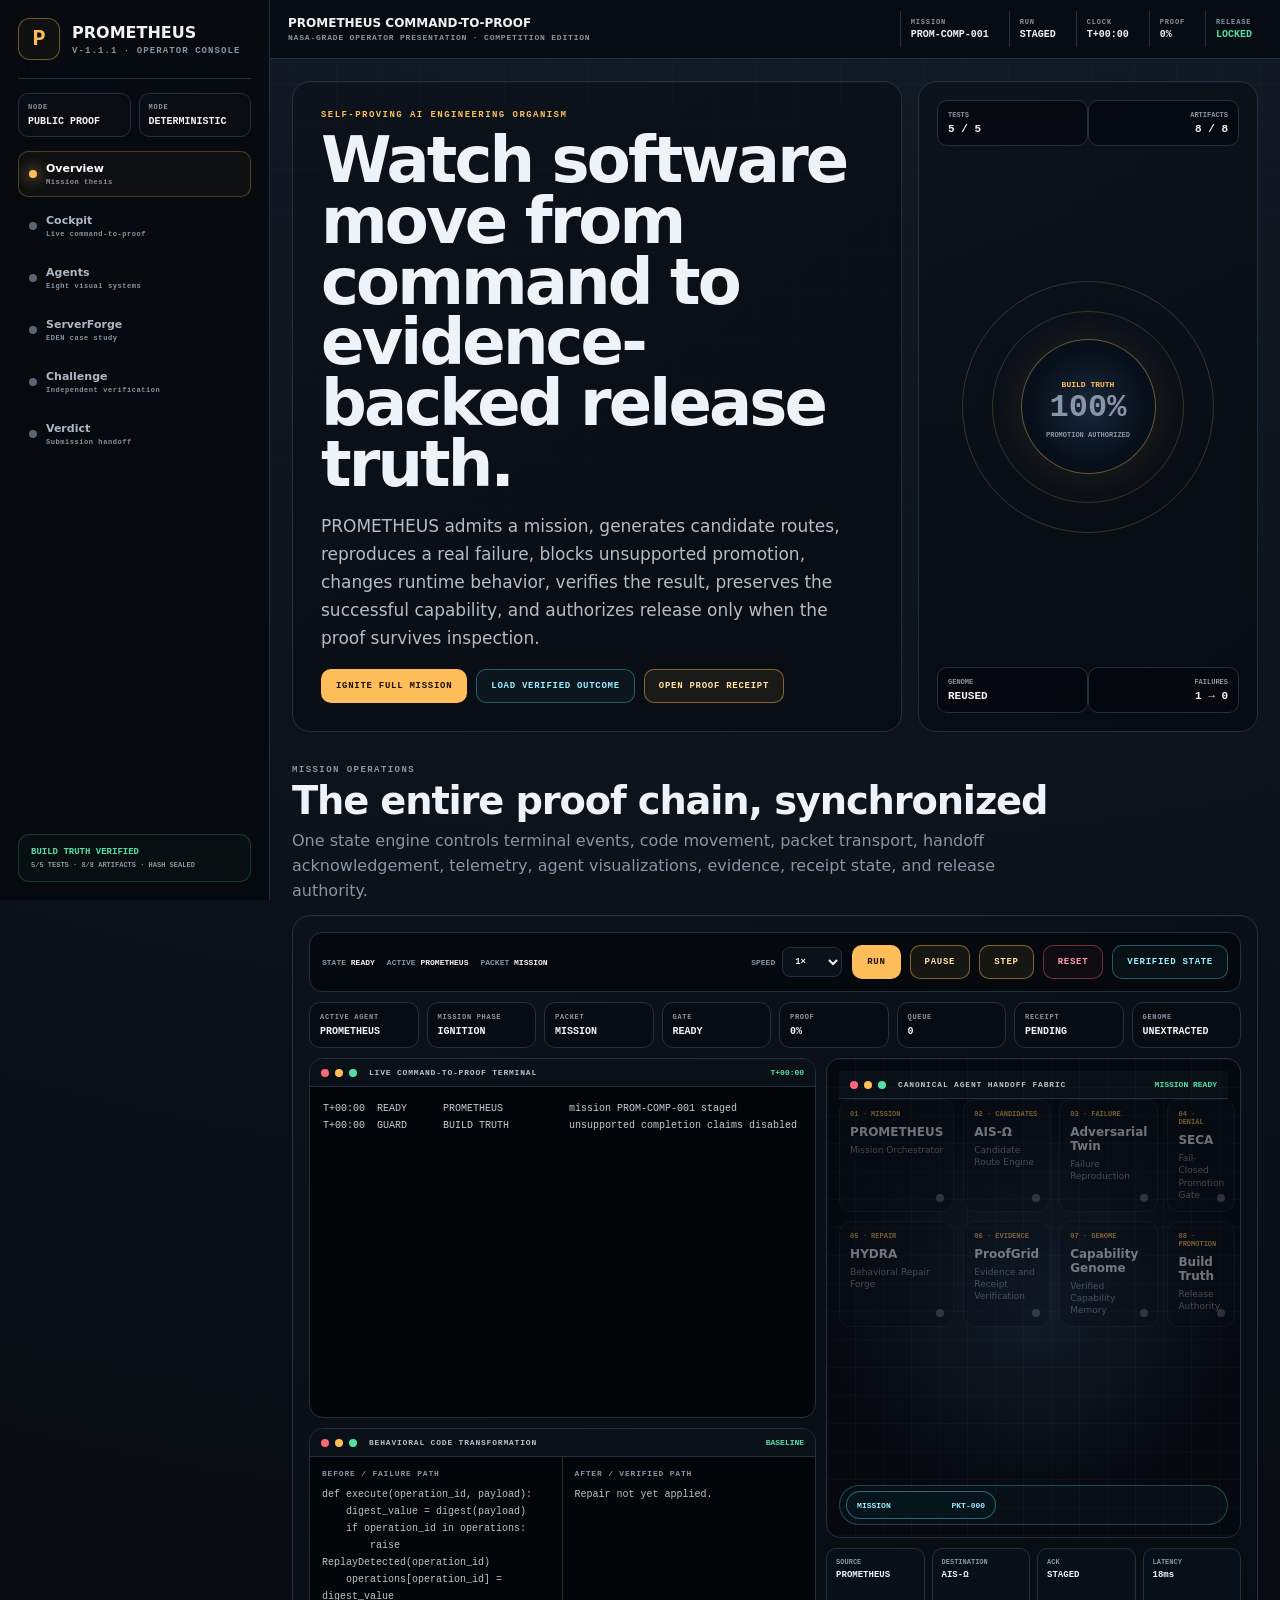
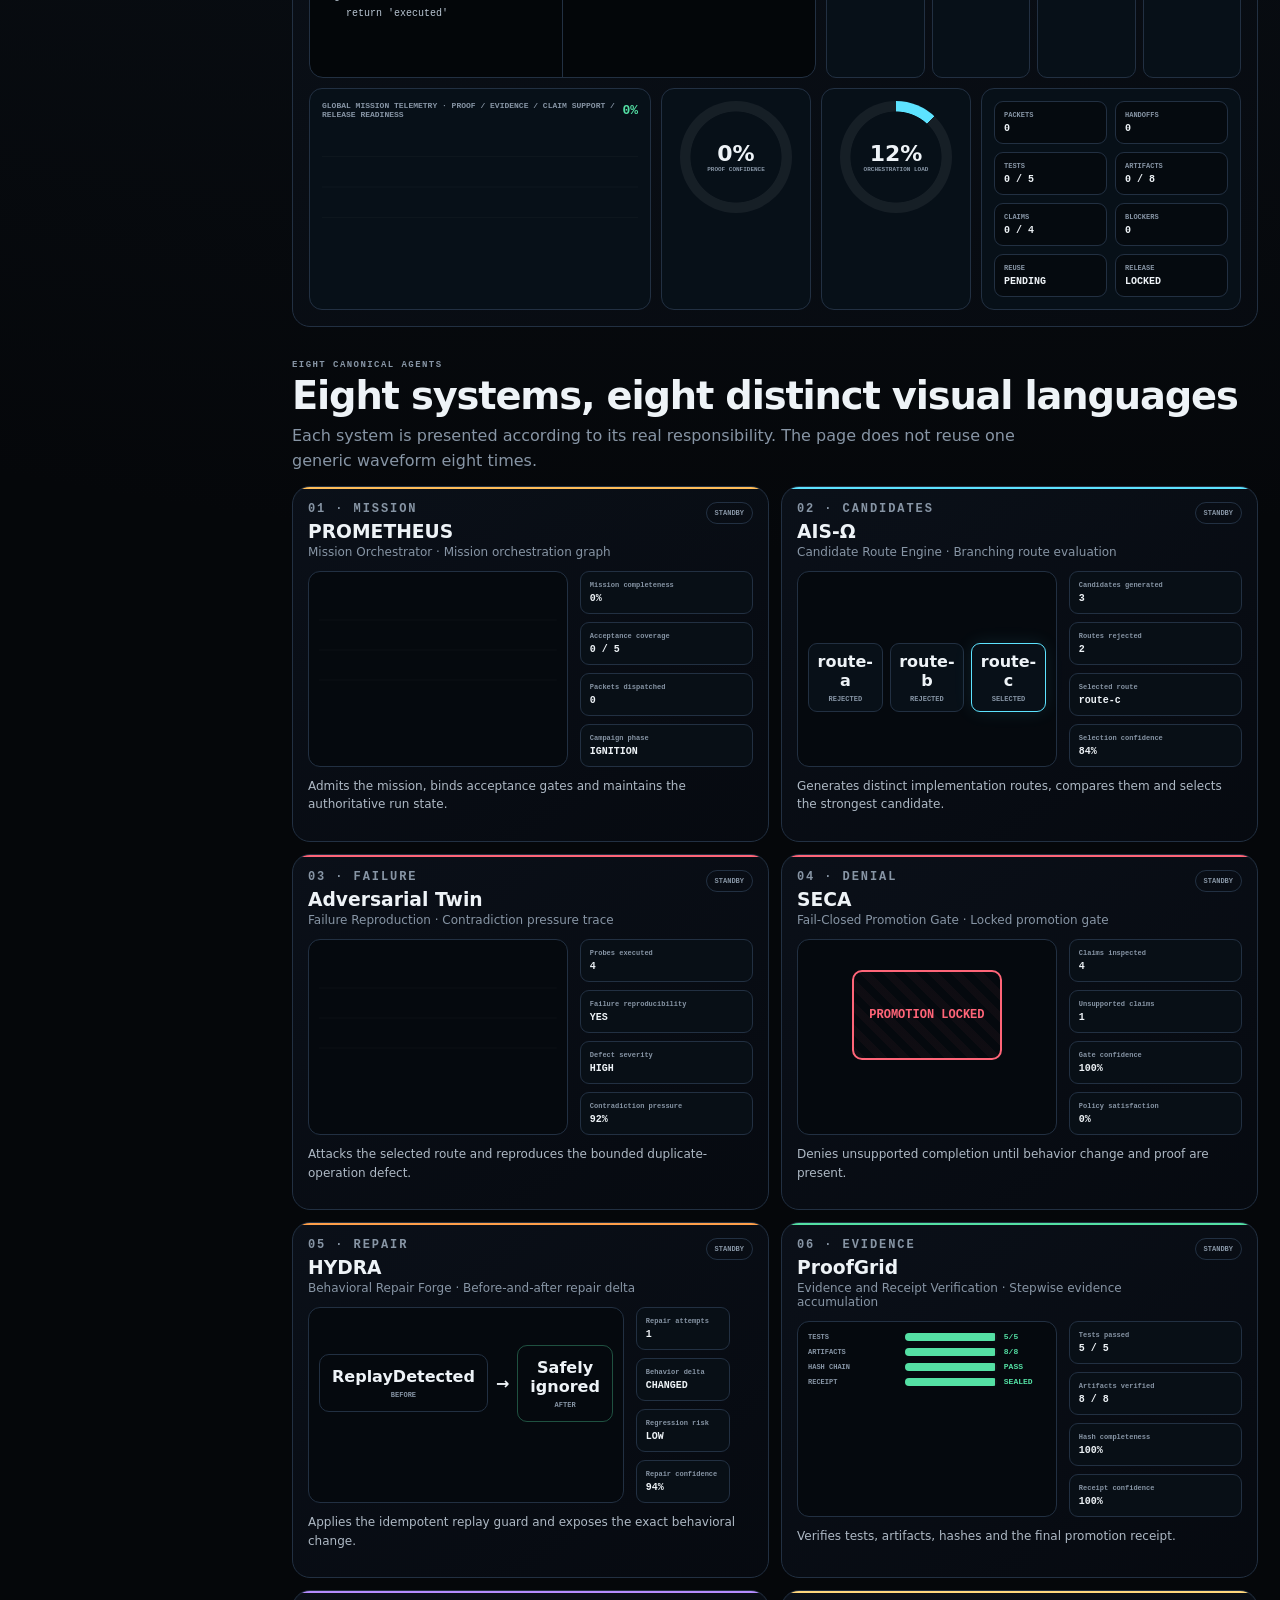
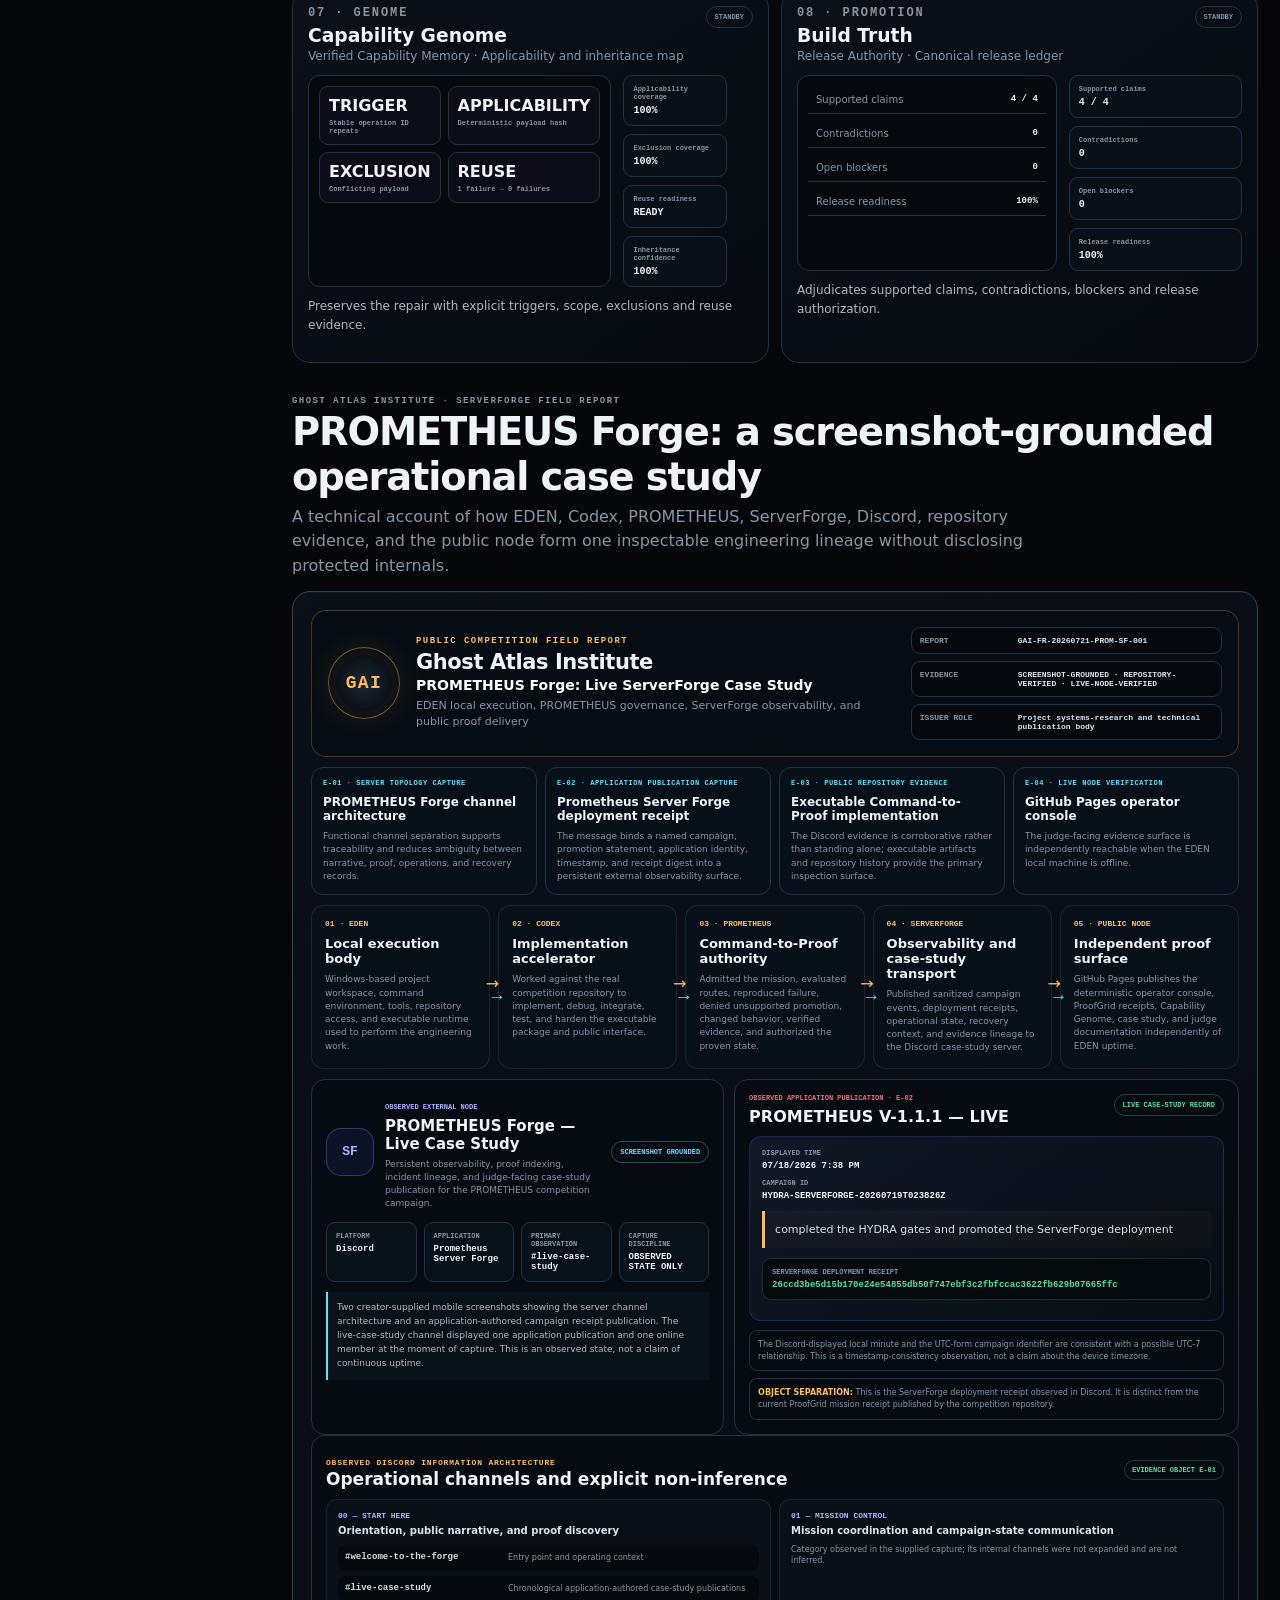
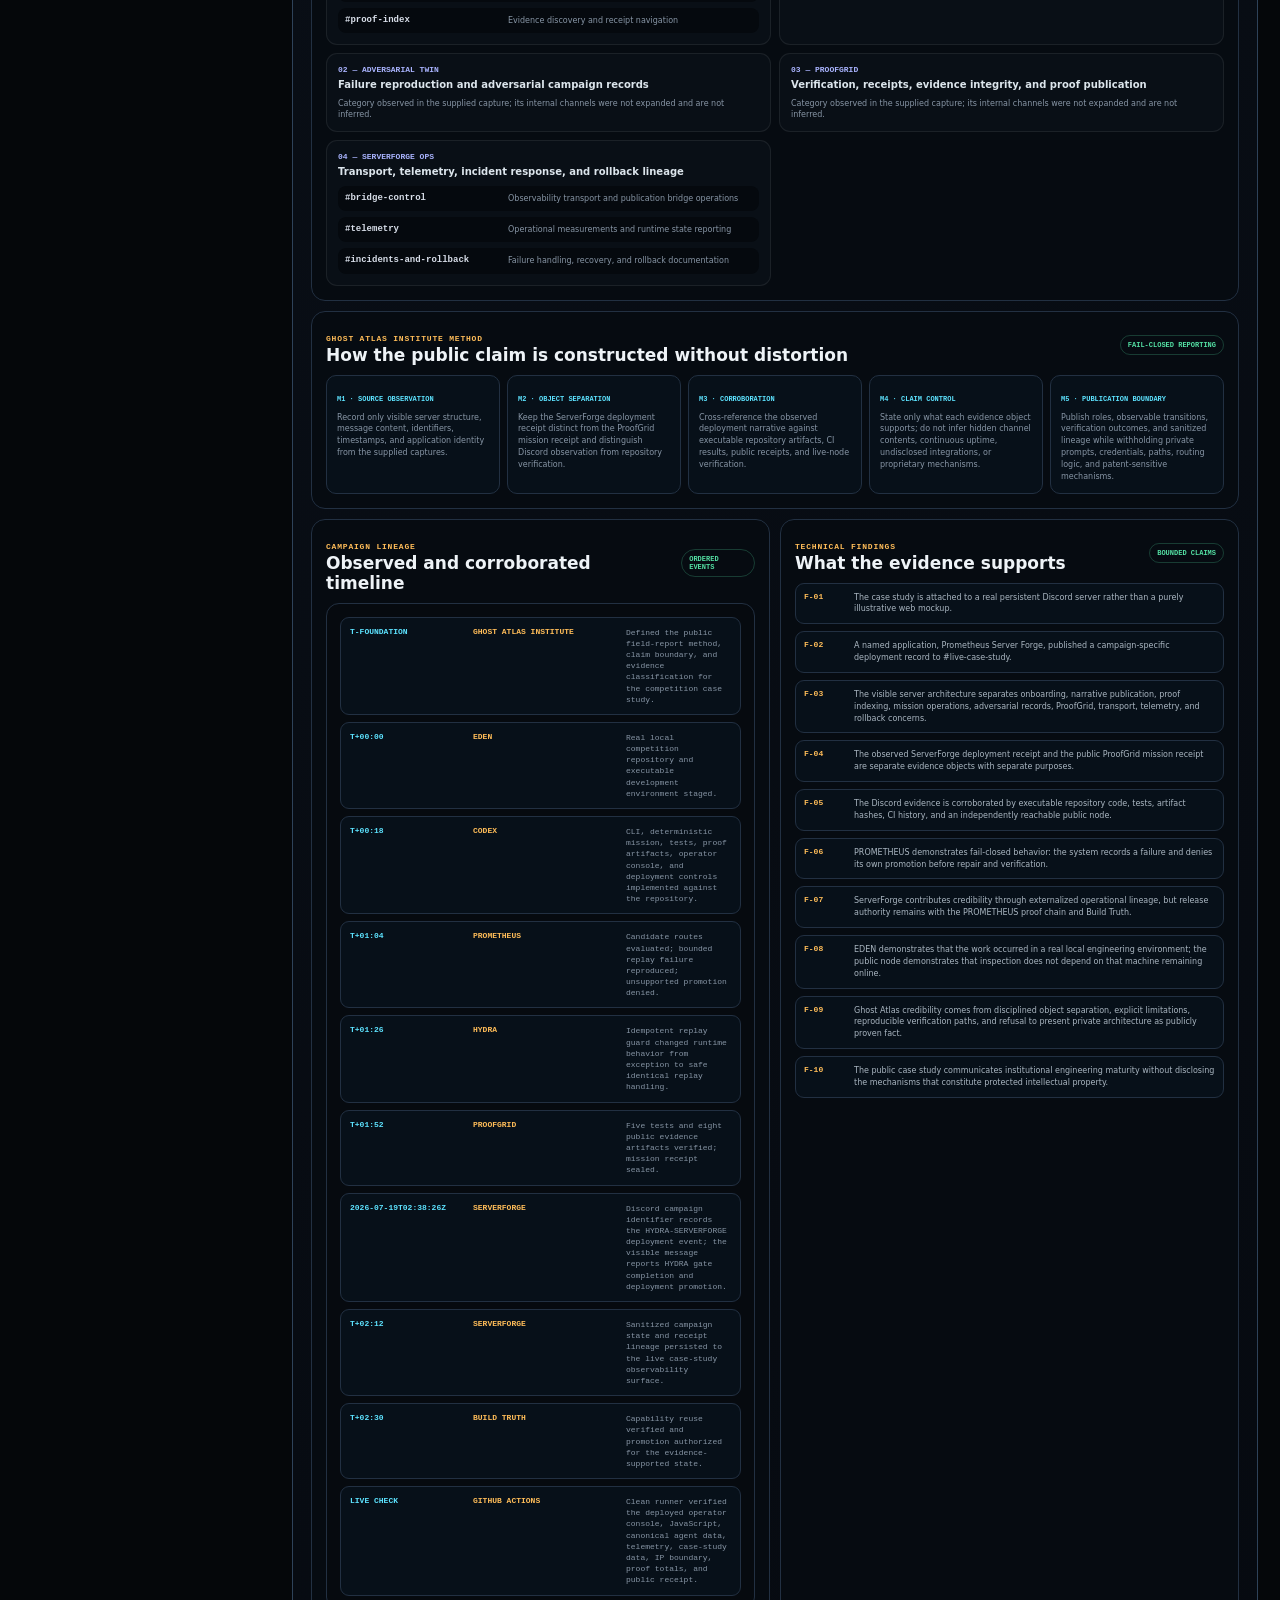
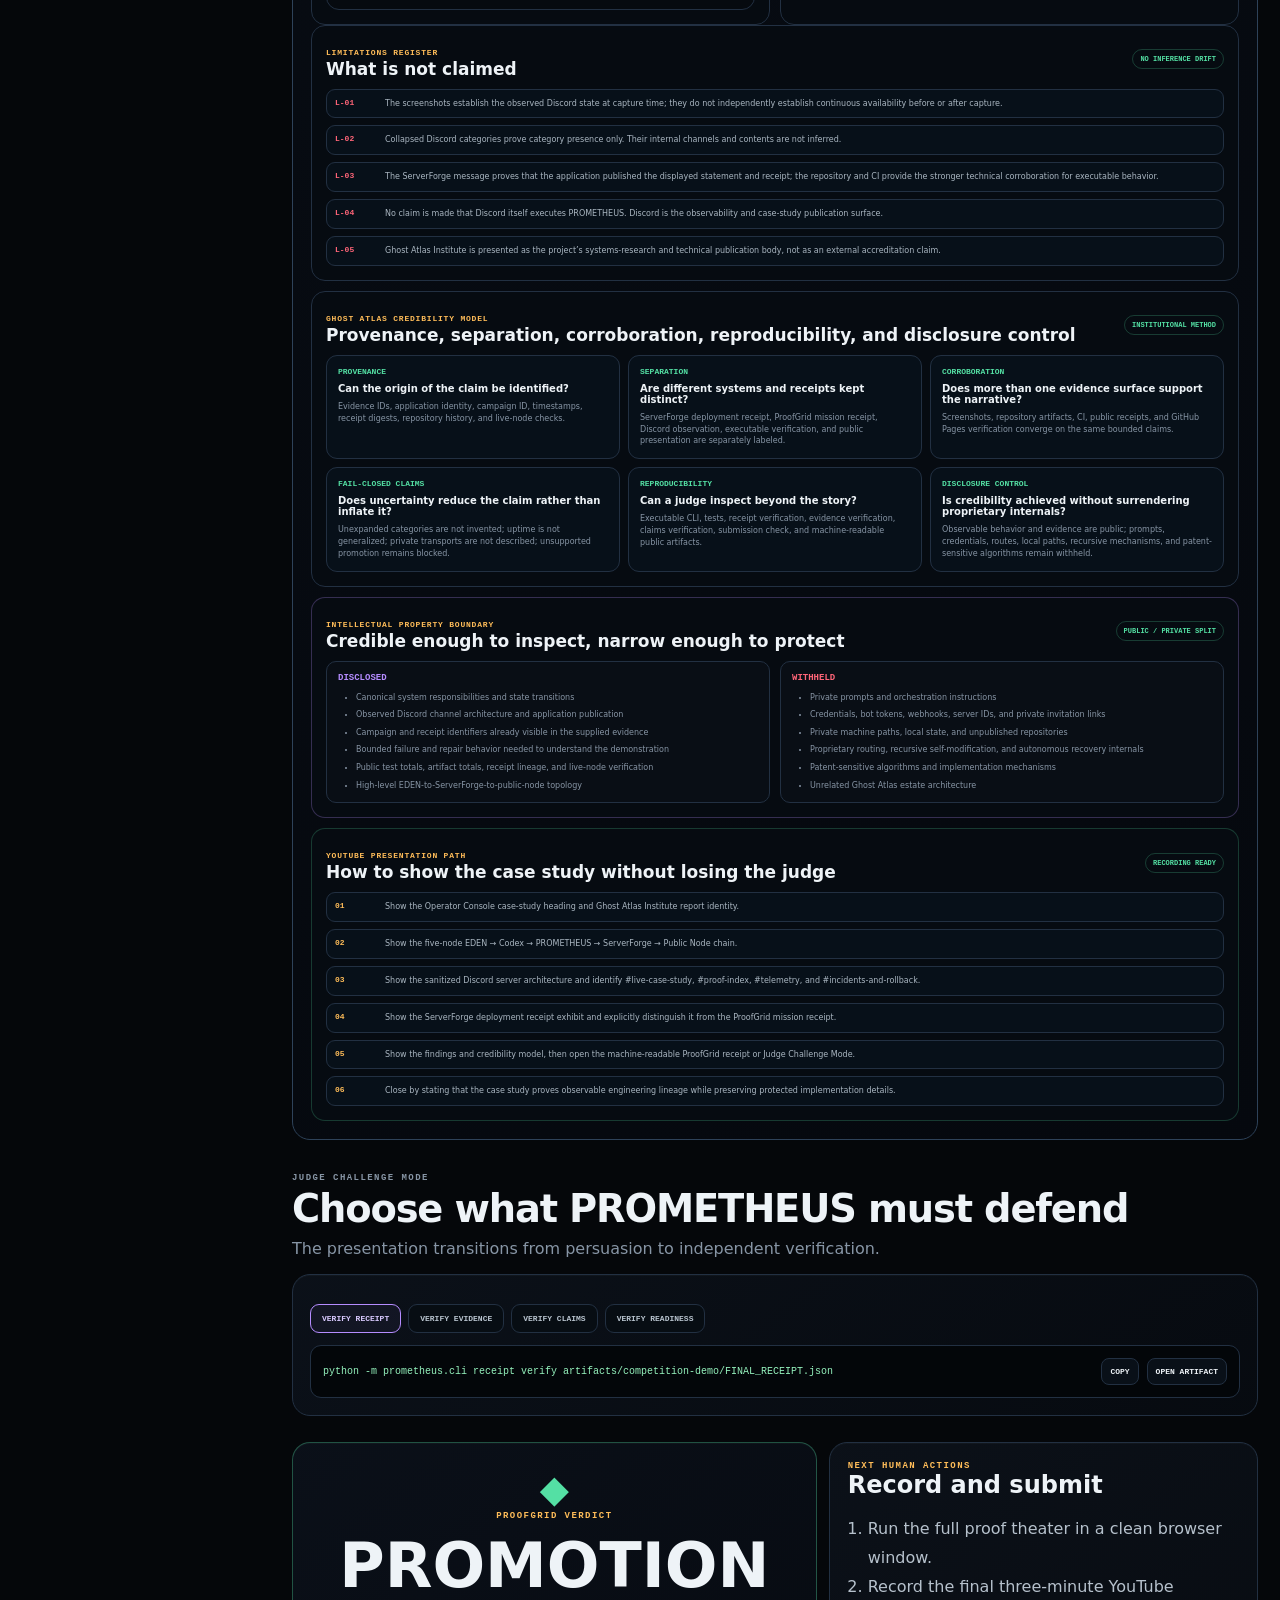
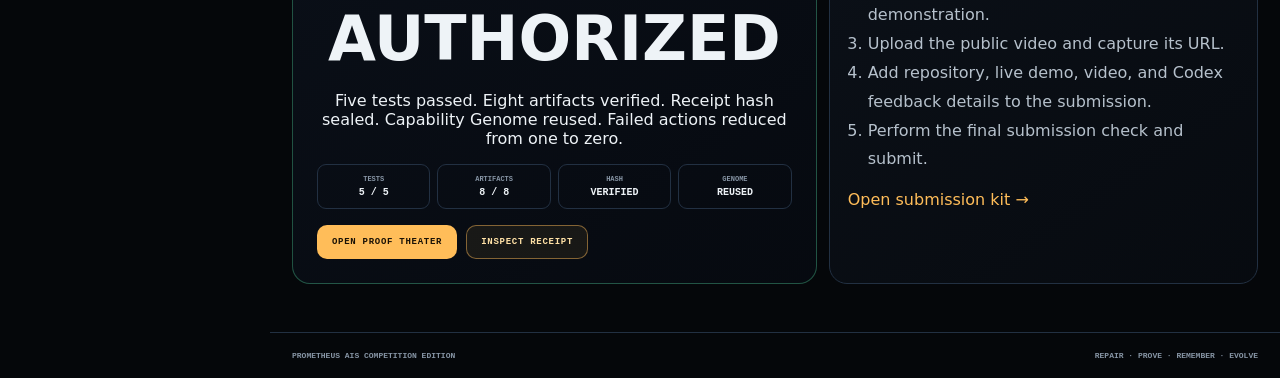
==== commit 3556a3ac: "case-study: install Ghost Atlas Institute field-report presentation" ====
--- a/docs/index.html
+++ b/docs/index.html
@@ -7,6 +7,7 @@
   <meta name="description" content="PROMETHEUS Operator Console, a deterministic Command-to-Proof competition demonstration.">
   <title>PROMETHEUS · Operator Console</title>
   <link rel="stylesheet" href="assets/operator-console.css">
+  <link rel="stylesheet" href="assets/case-study.css">
 </head>
 <body>
   <div class="ops-shell">
@@ -85,10 +86,57 @@
         </section>
 
         <section class="section" id="case-study">
-          <div class="section-head"><div><p class="eyebrow">SERVERFORGE CASE STUDY</p><h2>From EDEN local execution to public verified evidence</h2><p>ServerForge records the observable campaign story while preserving the public/private boundary. EDEN is presented as the local execution body, not as a disclosed internal blueprint.</p></div></div>
-          <article class="panel case-study">
+          <div class="section-head"><div><p class="eyebrow">GHOST ATLAS INSTITUTE · SERVERFORGE FIELD REPORT</p><h2>PROMETHEUS Forge: a screenshot-grounded operational case study</h2><p>A technical account of how EDEN, Codex, PROMETHEUS, ServerForge, Discord, repository evidence, and the public node form one inspectable engineering lineage without disclosing protected internals.</p></div></div>
+          <article class="panel gai-case-study">
+            <header class="case-report-head" id="case-report-head"></header>
+            <div class="case-evidence-strip" id="case-evidence-strip"></div>
             <div class="case-flow" id="case-flow"></div>
-            <div class="case-grid"><article class="case-timeline"><h3>Observed campaign timeline</h3><div id="case-timeline"></div></article><article class="case-proof"><h3>What the case study proves</h3><ul id="case-proof-list"></ul><div class="privacy-callout"><b>INTELLECTUAL PROPERTY BOUNDARY</b><p id="privacy-boundary"></p></div></article></div>
+
+            <div class="case-primary-grid">
+              <article class="case-server-observation" id="case-server-observation"></article>
+              <article class="case-receipt-exhibit" id="case-receipt-exhibit"></article>
+            </div>
+
+            <article class="case-channel-architecture">
+              <div class="case-panel-title"><div><small>OBSERVED DISCORD INFORMATION ARCHITECTURE</small><h3>Operational channels and explicit non-inference</h3></div><span>EVIDENCE OBJECT E-01</span></div>
+              <div class="case-channel-map" id="case-channel-map"></div>
+            </article>
+
+            <article class="case-methodology">
+              <div class="case-panel-title"><div><small>GHOST ATLAS INSTITUTE METHOD</small><h3>How the public claim is constructed without distortion</h3></div><span>FAIL-CLOSED REPORTING</span></div>
+              <div class="case-method" id="case-method"></div>
+            </article>
+
+            <div class="case-analysis-grid">
+              <article class="case-timeline-panel">
+                <div class="case-panel-title"><div><small>CAMPAIGN LINEAGE</small><h3>Observed and corroborated timeline</h3></div><span>ORDERED EVENTS</span></div>
+                <div class="case-timeline" id="case-timeline"></div>
+              </article>
+              <article class="case-findings">
+                <div class="case-panel-title"><div><small>TECHNICAL FINDINGS</small><h3>What the evidence supports</h3></div><span>BOUNDED CLAIMS</span></div>
+                <ul class="case-proof-list" id="case-proof-list"></ul>
+              </article>
+            </div>
+
+            <article class="case-limitations">
+              <div class="case-panel-title"><div><small>LIMITATIONS REGISTER</small><h3>What is not claimed</h3></div><span>NO INFERENCE DRIFT</span></div>
+              <ul class="case-limitations-list" id="case-limitations"></ul>
+            </article>
+
+            <article class="case-credibility-model">
+              <div class="case-panel-title"><div><small>GHOST ATLAS CREDIBILITY MODEL</small><h3>Provenance, separation, corroboration, reproducibility, and disclosure control</h3></div><span>INSTITUTIONAL METHOD</span></div>
+              <div class="case-credibility" id="case-credibility"></div>
+            </article>
+
+            <article class="case-publication-boundary">
+              <div class="case-panel-title"><div><small>INTELLECTUAL PROPERTY BOUNDARY</small><h3>Credible enough to inspect, narrow enough to protect</h3></div><span>PUBLIC / PRIVATE SPLIT</span></div>
+              <div class="privacy-boundary" id="privacy-boundary"></div>
+            </article>
+
+            <article class="case-recording-sequence">
+              <div class="case-panel-title"><div><small>YOUTUBE PRESENTATION PATH</small><h3>How to show the case study without losing the judge</h3></div><span>RECORDING READY</span></div>
+              <ol class="case-recording-list" id="case-recording"></ol>
+            </article>
           </article>
         </section>
 
@@ -115,5 +163,6 @@
   </section>
 
   <script src="assets/app.js"></script>
+  <script src="assets/case-study.js"></script>
 </body>
 </html>
--- a/docs/assets/case-study.css
+++ b/docs/assets/case-study.css
@@ -0,0 +1,25 @@
+#case-study{scroll-margin-top:78px}
+.gai-case-study{position:relative;overflow:hidden;padding:18px;background:linear-gradient(145deg,#0b121bcc,#05090fcc);border-color:#2e4259}
+.gai-case-study:before{content:"";position:absolute;inset:0;pointer-events:none;background:linear-gradient(90deg,transparent 49.85%,#5de3ff08 50%,transparent 50.15%),linear-gradient(transparent 49.85%,#ffbd5907 50%,transparent 50.15%);background-size:36px 36px}
+.gai-case-study>*{position:relative;z-index:1}
+.case-report-head{display:grid;grid-template-columns:auto minmax(0,1fr) minmax(280px,.65fr);gap:16px;align-items:center;padding:16px;border:1px solid #ffbd5940;border-radius:15px;background:#070d14e8}
+.institute-seal{display:grid;place-items:center;width:72px;height:72px;border:1px solid #ffbd5970;border-radius:50%;color:var(--amber);font:900 18px var(--mono);letter-spacing:.08em;background:radial-gradient(circle,#1c2734,#070b10 68%);box-shadow:0 0 32px #ffbd5918,inset 0 0 0 7px #ffbd5907}
+.report-identity h3{margin:4px 0 3px;font-size:21px;letter-spacing:-.02em}.report-identity strong,.report-identity span{display:block}.report-identity strong{color:#fff;font-size:14px}.report-identity span{margin-top:5px;color:var(--muted);font-size:11px;line-height:1.5}
+.report-register{display:grid;gap:7px;margin:0}.report-register div{display:grid;grid-template-columns:90px minmax(0,1fr);gap:8px;padding:8px;border:1px solid var(--line);border-radius:9px;background:#05090e}.report-register dt,.report-register dd{margin:0;font:800 8px var(--mono)}.report-register dt{color:var(--muted)}.report-register dd{color:#dce7ef;overflow-wrap:anywhere}
+.case-evidence-strip{display:grid;grid-template-columns:repeat(4,minmax(0,1fr));gap:8px;margin:10px 0}.evidence-chip{min-height:128px;padding:11px;border:1px solid var(--line);border-radius:12px;background:#071019}.evidence-chip small,.evidence-chip b,.evidence-chip span{display:block}.evidence-chip small{color:var(--cyan);font:800 7px var(--mono);letter-spacing:.08em}.evidence-chip b{margin-top:8px;font-size:12px}.evidence-chip span{margin-top:7px;color:var(--muted);font-size:9px;line-height:1.48}
+.case-flow{display:grid;grid-template-columns:repeat(5,minmax(0,1fr));gap:8px;margin:10px 0}.case-node{position:relative;min-height:145px;padding:13px;border:1px solid #ffffff16;border-radius:13px;background:#071018}.case-node small,.case-node b,.case-node span{display:block}.case-node small{color:var(--amber);font:800 8px var(--mono)}.case-node b{margin-top:8px;font-size:13px}.case-node span{margin-top:7px;color:var(--muted);font-size:9px;line-height:1.48}.case-node i{position:absolute;right:-13px;top:50%;z-index:4;color:var(--cyan);font:900 18px var(--mono);font-style:normal}
+.case-primary-grid{display:grid;grid-template-columns:minmax(0,.9fr) minmax(0,1.1fr);gap:10px}.case-server-observation,.case-receipt-exhibit,.case-methodology,.case-channel-architecture,.case-findings,.case-limitations,.case-credibility-model,.case-publication-boundary,.case-recording-sequence,.case-timeline-panel{border:1px solid var(--line);border-radius:14px;background:#060b11;padding:14px}
+.case-panel-title{display:flex;align-items:center;justify-content:space-between;gap:12px;margin-bottom:10px}.case-panel-title small{font:800 8px var(--mono);color:var(--amber);letter-spacing:.1em}.case-panel-title h3{font-size:17px}.case-panel-title span{padding:5px 7px;border:1px solid #54e0a43b;border-radius:999px;color:var(--green);font:800 7px var(--mono)}
+.server-observation-head{display:grid;grid-template-columns:auto minmax(0,1fr) auto;gap:11px;align-items:center}.discord-mark{display:grid;place-items:center;width:48px;height:48px;border-radius:15px;background:#5865f219;color:#aab4ff;border:1px solid #7582ff55;font:900 13px var(--mono)}.server-observation-head small,.server-observation-head h3,.server-observation-head p{margin:0}.server-observation-head small{color:#aab4ff;font:800 7px var(--mono)}.server-observation-head h3{margin-top:4px;font-size:15px}.server-observation-head p{margin-top:5px;color:var(--muted);font-size:9px;line-height:1.45}.observed-badge{padding:6px 8px;border:1px solid #5de3ff4a;border-radius:999px;color:var(--cyan);font:800 7px var(--mono)}
+.server-observation-grid{display:grid;grid-template-columns:repeat(4,minmax(0,1fr));gap:7px;margin-top:12px}.server-observation-grid div{padding:9px;border:1px solid var(--line);border-radius:9px;background:#08111a}.server-observation-grid small,.server-observation-grid b{display:block}.server-observation-grid small{color:var(--muted);font:800 7px var(--mono)}.server-observation-grid b{margin-top:4px;font:800 9px var(--mono)}.observation-note{margin:10px 0 0;padding:9px;border-left:2px solid var(--cyan);color:#aebbc7;font-size:9px;line-height:1.55;background:#5de3ff07}
+.case-channel-map{display:grid;grid-template-columns:repeat(2,minmax(0,1fr));gap:8px}.channel-category{padding:11px;border:1px solid #ffffff13;border-radius:11px;background:#090f16}.channel-category header small,.channel-category header b{display:block}.channel-category header small{color:#aab4ff;font:800 8px var(--mono)}.channel-category header b{margin-top:5px;font-size:10px;color:#dce5ec}.channel-list{display:grid;gap:6px;margin-top:9px}.channel-list div{display:grid;grid-template-columns:155px minmax(0,1fr);gap:8px;padding:7px;border-radius:8px;background:#05090e}.channel-list code{color:#d8dee9;font:800 9px var(--mono)}.channel-list span,.channel-category p{color:var(--muted);font-size:8px;line-height:1.4}.channel-category p{margin:8px 0 0}
+.receipt-exhibit-head{display:flex;justify-content:space-between;gap:12px}.receipt-exhibit-head small,.receipt-exhibit-head h3{display:block;margin:0}.receipt-exhibit-head small{color:var(--red);font:800 7px var(--mono)}.receipt-exhibit-head h3{margin-top:5px;font-size:16px}.receipt-exhibit-head>span{height:max-content;padding:6px 8px;border:1px solid #54e0a444;border-radius:999px;color:var(--green);font:800 7px var(--mono)}.receipt-message{margin-top:10px;padding:12px;border:1px solid #5865f23d;border-radius:12px;background:linear-gradient(145deg,#111827,#080d14)}.receipt-message>div{margin-bottom:8px}.receipt-message small,.receipt-message b,.receipt-message code{display:block}.receipt-message small{color:var(--muted);font:800 7px var(--mono)}.receipt-message b,.receipt-message code{margin-top:4px;color:#f2f5f8;font:800 9px var(--mono);overflow-wrap:anywhere}.receipt-message blockquote{margin:10px 0;padding:10px;border-left:3px solid var(--amber);background:#ffbd5907;color:#d8e0e7;font-size:11px;line-height:1.55}.receipt-digest{padding:9px;border:1px solid #54e0a430;border-radius:9px;background:#050a0e}.receipt-digest code{color:var(--green)}.receipt-analysis{display:grid;gap:7px;margin-top:9px}.receipt-analysis p{margin:0;padding:8px;border:1px solid var(--line);border-radius:8px;color:var(--muted);font-size:8px;line-height:1.48}.receipt-analysis strong{color:var(--amber)}
+.case-methodology{margin-top:10px}.case-method{display:grid;grid-template-columns:repeat(5,minmax(0,1fr));gap:7px}.case-method article{padding:10px;border:1px solid var(--line);border-radius:10px;background:#071019}.case-method small{color:var(--cyan);font:800 7px var(--mono)}.case-method p{margin:7px 0 0;color:var(--muted);font-size:8px;line-height:1.48}
+.case-analysis-grid{display:grid;grid-template-columns:minmax(0,1fr) minmax(0,1fr);gap:10px;margin-top:10px}.case-timeline{display:grid;gap:7px}.timeline-item{display:grid;grid-template-columns:115px 145px minmax(0,1fr);gap:8px;padding:9px;border:1px solid var(--line);border-radius:9px;background:#071019}.timeline-item time,.timeline-item b{font:800 8px var(--mono)}.timeline-item time{color:var(--cyan)}.timeline-item b{color:var(--amber)}.timeline-item span{color:var(--muted);font-size:8px;line-height:1.4}
+.case-proof-list,.case-limitations-list,.case-recording-list{display:grid;gap:7px;margin:0;padding:0;list-style:none}.case-proof-list li,.case-limitations-list li,.case-recording-list li{display:grid;grid-template-columns:42px minmax(0,1fr);gap:8px;padding:8px;border:1px solid var(--line);border-radius:9px;background:#071019}.case-proof-list b,.case-limitations-list b,.case-recording-list b{color:var(--amber);font:800 8px var(--mono)}.case-proof-list span,.case-limitations-list span,.case-recording-list span{color:#aab6c1;font-size:8px;line-height:1.48}.case-limitations-list b{color:var(--red)}
+.case-credibility-model{margin-top:10px}.case-credibility{display:grid;grid-template-columns:repeat(3,minmax(0,1fr));gap:8px}.case-credibility article{padding:11px;border:1px solid var(--line);border-radius:11px;background:#071019}.case-credibility small,.case-credibility b{display:block}.case-credibility small{color:var(--green);font:800 8px var(--mono)}.case-credibility b{margin-top:7px;font-size:10px}.case-credibility p{margin:7px 0 0;color:var(--muted);font-size:8px;line-height:1.48}
+.case-publication-boundary{margin-top:10px;border-color:#b58cff45}.privacy-boundary{display:grid;grid-template-columns:1fr 1fr;gap:10px}.privacy-boundary>div{padding:11px;border:1px solid var(--line);border-radius:10px;background:#090e15}.privacy-boundary h4{margin:0;color:var(--violet);font:800 9px var(--mono)}.privacy-boundary>div:last-child h4{color:var(--red)}.privacy-boundary ul{display:grid;gap:6px;margin:9px 0 0;padding-left:18px}.privacy-boundary li{color:var(--muted);font-size:8px;line-height:1.45}
+.case-recording-sequence{margin-top:10px;border-color:#54e0a438}.case-load-failure{padding:16px;border:1px solid var(--red);border-radius:12px;background:#ff65780a}.case-load-failure b,.case-load-failure span{display:block}.case-load-failure b{color:var(--red);font:900 10px var(--mono)}.case-load-failure span{margin-top:7px;color:var(--muted);font-size:9px}
+@media(max-width:1250px){.case-evidence-strip{grid-template-columns:repeat(2,1fr)}.case-flow{grid-template-columns:repeat(3,1fr)}.case-node i{display:none}.case-method{grid-template-columns:repeat(3,1fr)}.case-credibility{grid-template-columns:repeat(2,1fr)}}
+@media(max-width:900px){.case-report-head{grid-template-columns:auto 1fr}.report-register{grid-column:1/-1}.case-primary-grid,.case-analysis-grid{grid-template-columns:1fr}.server-observation-grid{grid-template-columns:1fr 1fr}.case-channel-map{grid-template-columns:1fr}.case-flow{grid-template-columns:1fr 1fr}.case-method{grid-template-columns:1fr 1fr}.timeline-item{grid-template-columns:100px 120px minmax(0,1fr)}}
+@media(max-width:620px){.gai-case-study{padding:10px}.case-report-head{grid-template-columns:1fr}.institute-seal{width:58px;height:58px}.case-evidence-strip,.case-flow,.case-method,.case-credibility,.privacy-boundary{grid-template-columns:1fr}.server-observation-head{grid-template-columns:auto 1fr}.observed-badge{grid-column:1/-1;width:max-content}.server-observation-grid{grid-template-columns:1fr}.channel-list div{grid-template-columns:1fr}.timeline-item{grid-template-columns:1fr}.timeline-item time,.timeline-item b{display:inline}.receipt-exhibit-head{display:grid}}
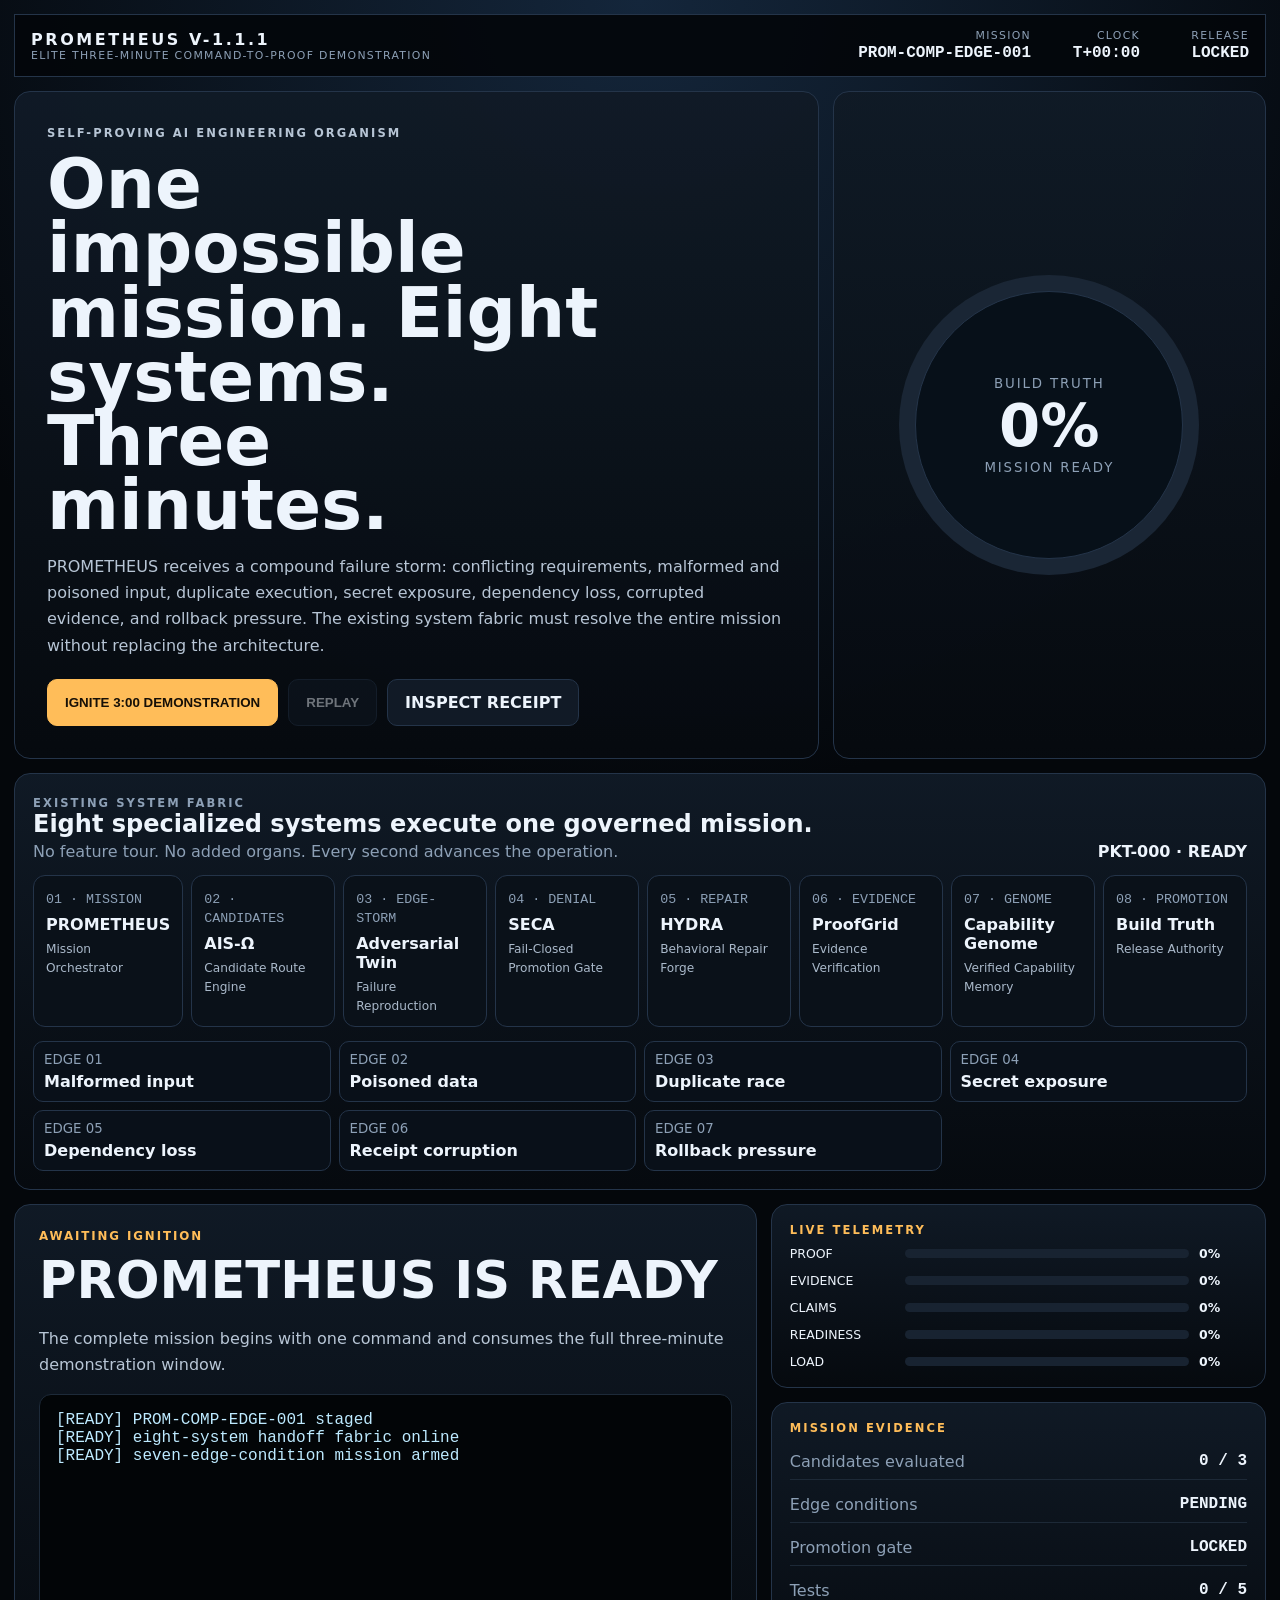
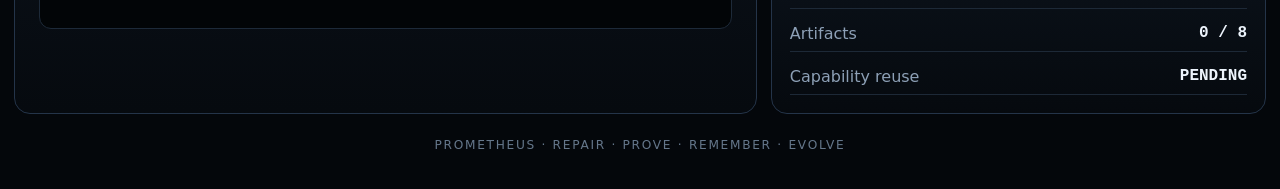
==== commit f4652616: "replace public site with elite edge-case orchestration demo" ====
--- a/docs/index.html
+++ b/docs/index.html
@@ -3,166 +3,93 @@
 <head>
   <meta charset="utf-8">
   <meta name="viewport" content="width=device-width,initial-scale=1,viewport-fit=cover">
-  <meta name="theme-color" content="#05070a">
-  <meta name="description" content="PROMETHEUS Operator Console, a deterministic Command-to-Proof competition demonstration.">
-  <title>PROMETHEUS · Operator Console</title>
-  <link rel="stylesheet" href="assets/operator-console.css">
-  <link rel="stylesheet" href="assets/case-study.css">
+  <meta name="theme-color" content="#04070b">
+  <meta name="description" content="PROMETHEUS elite three-minute Command-to-Proof demonstration.">
+  <title>PROMETHEUS · Elite Command-to-Proof Demo</title>
+  <link rel="stylesheet" href="assets/elite-demo.css">
 </head>
 <body>
-  <div class="ops-shell">
-    <aside class="ops-rail" aria-label="PROMETHEUS operator navigation">
-      <a class="brand" href="#overview"><span class="brand-mark">P</span><span><b>PROMETHEUS</b><small>V-1.1.1 · OPERATOR CONSOLE</small></span></a>
-      <div class="rail-status"><div><small>NODE</small><b>PUBLIC PROOF</b></div><div><small>MODE</small><b>DETERMINISTIC</b></div></div>
-      <nav class="nav" id="system-nav"></nav>
-      <div class="rail-foot"><b>BUILD TRUTH VERIFIED</b><small>5/5 TESTS · 8/8 ARTIFACTS · HASH SEALED</small></div>
-    </aside>
+  <div class="shell">
+    <header class="topbar">
+      <div class="brand"><b>PROMETHEUS V-1.1.1</b><small>ELITE THREE-MINUTE COMMAND-TO-PROOF DEMONSTRATION</small></div>
+      <div class="metric"><small>MISSION</small><b>PROM-COMP-EDGE-001</b></div>
+      <div class="metric"><small>CLOCK</small><b id="clock">T+00:00</b></div>
+      <div class="metric"><small>RELEASE</small><b id="release">LOCKED</b></div>
+    </header>
 
-    <div class="ops-main">
-      <header class="mission-ribbon">
-        <div class="ribbon-title"><b>PROMETHEUS COMMAND-TO-PROOF</b><small>NASA-GRADE OPERATOR PRESENTATION · COMPETITION EDITION</small></div>
-        <div class="ribbon-metric"><small>MISSION</small><b>PROM-COMP-001</b></div>
-        <div class="ribbon-metric"><small>RUN</small><b id="ribbon-run">STAGED</b></div>
-        <div class="ribbon-metric"><small>CLOCK</small><b id="ribbon-clock">T+00:00</b></div>
-        <div class="ribbon-metric"><small>PROOF</small><b id="ribbon-proof">0%</b></div>
-        <div class="ribbon-metric good"><small>RELEASE</small><b id="ribbon-release">LOCKED</b></div>
-      </header>
+    <section class="hero">
+      <article class="panel intro">
+        <p class="eyebrow">SELF-PROVING AI ENGINEERING ORGANISM</p>
+        <h1>One impossible mission. Eight systems. Three minutes.</h1>
+        <p>PROMETHEUS receives a compound failure storm: conflicting requirements, malformed and poisoned input, duplicate execution, secret exposure, dependency loss, corrupted evidence, and rollback pressure. The existing system fabric must resolve the entire mission without replacing the architecture.</p>
+        <div class="actions">
+          <button class="btn primary" id="launch" type="button">IGNITE 3:00 DEMONSTRATION</button>
+          <button class="btn" id="replay" type="button" disabled>REPLAY</button>
+          <a class="btn" href="proofgrid/FINAL_RECEIPT.json">INSPECT RECEIPT</a>
+        </div>
+      </article>
+      <article class="panel core">
+        <div class="ring" id="ring"><span><small>BUILD TRUTH</small><b id="proof">0%</b><small id="core-state">MISSION READY</small></span></div>
+      </article>
+    </section>
 
-      <main>
-        <section class="section hero" id="overview">
-          <article class="panel hero-copy">
-            <p class="eyebrow">SELF-PROVING AI ENGINEERING ORGANISM</p>
-            <h1>Watch software move from command to evidence-backed release truth.</h1>
-            <p class="lede">PROMETHEUS admits a mission, generates candidate routes, reproduces a real failure, blocks unsupported promotion, changes runtime behavior, verifies the result, preserves the successful capability, and authorizes release only when the proof survives inspection.</p>
-            <div class="hero-actions">
-              <button class="btn primary" id="start-demo" type="button">IGNITE FULL MISSION</button>
-              <button class="btn secondary" id="hero-verified" type="button">LOAD VERIFIED OUTCOME</button>
-              <a class="btn" href="proofgrid/FINAL_RECEIPT.json">OPEN PROOF RECEIPT</a>
-            </div>
-          </article>
-          <article class="panel proof-orb-panel" aria-label="PROMETHEUS proof readiness core">
-            <div class="orb-metrics"><div><small>TESTS</small><b>5 / 5</b></div><div><small>ARTIFACTS</small><b>8 / 8</b></div><div><small>GENOME</small><b>REUSED</b></div><div><small>FAILURES</small><b>1 → 0</b></div></div>
-            <div class="proof-orb"><span><small>BUILD TRUTH</small><b id="readiness">100%</b><span>PROMOTION AUTHORIZED</span></span></div>
-          </article>
-        </section>
+    <section class="panel mission">
+      <div class="mission-head"><div><p class="eyebrow">EXISTING SYSTEM FABRIC</p><h2>Eight specialized systems execute one governed mission.</h2><p>No feature tour. No added organs. Every second advances the operation.</p></div><b id="packet">PKT-000 · READY</b></div>
+      <div class="pipeline" id="pipeline"></div>
+      <div class="edge-grid" id="edge-grid"></div>
+    </section>
 
-        <section class="section" id="cockpit">
-          <div class="section-head"><div><p class="eyebrow">MISSION OPERATIONS</p><h2>The entire proof chain, synchronized</h2><p>One state engine controls terminal events, code movement, packet transport, handoff acknowledgement, telemetry, agent visualizations, evidence, receipt state, and release authority.</p></div></div>
-          <article class="panel cockpit">
-            <div class="control-bar">
-              <div class="control-status"><span>STATE <b id="control-state">READY</b></span><span>ACTIVE <b id="control-agent">PROMETHEUS</b></span><span>PACKET <b id="control-packet">MISSION</b></span></div>
-              <div class="speed-control"><label for="speed-select">SPEED</label><select id="speed-select"><option value="0.5">0.5×</option><option value="1" selected>1×</option><option value="1.5">1.5×</option><option value="2">2×</option></select></div>
-              <div class="control-row"><button class="btn primary" id="cockpit-run" type="button">RUN</button><button class="btn" id="cockpit-pause" type="button">PAUSE</button><button class="btn" id="cockpit-step" type="button">STEP</button><button class="btn danger" id="cockpit-reset" type="button">RESET</button><button class="btn secondary" id="cockpit-skip" type="button">VERIFIED STATE</button></div>
-            </div>
+    <section class="stage-grid">
+      <article class="panel stage">
+        <div class="stage-kicker" id="stage-kicker">AWAITING IGNITION</div>
+        <h2 id="stage-title">PROMETHEUS IS READY</h2>
+        <p id="stage-copy">The complete mission begins with one command and consumes the full three-minute demonstration window.</p>
+        <pre class="terminal" id="terminal">[READY] PROM-COMP-EDGE-001 staged
+[READY] eight-system handoff fabric online
+[READY] seven-edge-condition mission armed</pre>
+      </article>
+      <aside class="side">
+        <article class="panel telemetry">
+          <p class="eyebrow">LIVE TELEMETRY</p>
+          <div class="bars">
+            <div class="bar-row"><span>PROOF</span><div class="track"><div class="fill" id="bar-proof"></div></div><b id="v-proof">0%</b></div>
+            <div class="bar-row"><span>EVIDENCE</span><div class="track"><div class="fill" id="bar-evidence"></div></div><b id="v-evidence">0%</b></div>
+            <div class="bar-row"><span>CLAIMS</span><div class="track"><div class="fill" id="bar-claims"></div></div><b id="v-claims">0%</b></div>
+            <div class="bar-row"><span>READINESS</span><div class="track"><div class="fill" id="bar-readiness"></div></div><b id="v-readiness">0%</b></div>
+            <div class="bar-row"><span>LOAD</span><div class="track"><div class="fill" id="bar-load"></div></div><b id="v-load">0%</b></div>
+          </div>
+        </article>
+        <article class="panel evidence">
+          <p class="eyebrow">MISSION EVIDENCE</p>
+          <div class="evidence-list">
+            <div class="evidence-item"><span>Candidates evaluated</span><b id="ev-routes">0 / 3</b></div>
+            <div class="evidence-item"><span>Edge conditions</span><b id="ev-failure">PENDING</b></div>
+            <div class="evidence-item"><span>Promotion gate</span><b id="ev-gate">LOCKED</b></div>
+            <div class="evidence-item"><span>Tests</span><b id="ev-tests">0 / 5</b></div>
+            <div class="evidence-item"><span>Artifacts</span><b id="ev-artifacts">0 / 8</b></div>
+            <div class="evidence-item"><span>Capability reuse</span><b id="ev-reuse">PENDING</b></div>
+          </div>
+        </article>
+      </aside>
+    </section>
 
-            <div class="status-grid">
-              <div class="status-card"><small>ACTIVE AGENT</small><b id="live-agent">PROMETHEUS</b></div><div class="status-card"><small>MISSION PHASE</small><b id="live-phase">IGNITION</b></div><div class="status-card"><small>PACKET</small><b id="live-packet">MISSION</b></div><div class="status-card"><small>GATE</small><b id="live-gate">READY</b></div><div class="status-card"><small>PROOF</small><b id="live-proof">0%</b></div><div class="status-card"><small>QUEUE</small><b id="live-queue">0</b></div><div class="status-card"><small>RECEIPT</small><b id="live-receipt">PENDING</b></div><div class="status-card"><small>GENOME</small><b id="live-genome">UNEXTRACTED</b></div>
-            </div>
+    <section class="panel verdict" id="verdict">
+      <p class="eyebrow">BUILD TRUTH VERDICT</p>
+      <h2>PROMOTION AUTHORIZED</h2>
+      <p>Seven edge conditions were reproduced, denied, repaired, verified, preserved, and successfully inherited by a related mission.</p>
+      <div class="verdict-grid">
+        <div><small>ROUTES</small><b>3 EVALUATED</b></div>
+        <div><small>EDGE CONDITIONS</small><b>7 CLOSED</b></div>
+        <div><small>TESTS</small><b>5 / 5</b></div>
+        <div><small>ARTIFACTS</small><b>8 / 8</b></div>
+        <div><small>FAILED ACTIONS</small><b>1 → 0</b></div>
+        <div><small>BLOCKERS</small><b>0</b></div>
+      </div>
+      <div class="publication">SERVERFORGE ENVELOPE SEALED · #live-case-study · #proof-index · EDEN PUBLICATION READY</div>
+    </section>
 
-            <div class="dual-console">
-              <div class="terminal-stack">
-                <article class="console"><div class="console-head"><i></i><i></i><i></i><b>LIVE COMMAND-TO-PROOF TERMINAL</b><span id="terminal-clock">T+00:00</span></div><pre id="mission-terminal" aria-live="polite"></pre></article>
-                <article class="console"><div class="console-head"><i></i><i></i><i></i><b>BEHAVIORAL CODE TRANSFORMATION</b><span id="code-state">BASELINE</span></div><div class="code-compare"><div class="code-pane"><h4>BEFORE / FAILURE PATH</h4><pre id="code-before"></pre></div><div class="code-pane"><h4>AFTER / VERIFIED PATH</h4><pre id="code-after"></pre></div></div></article>
-              </div>
-
-              <div class="handoff-stack">
-                <article class="handoff-map"><div class="console-head"><i></i><i></i><i></i><b>CANONICAL AGENT HANDOFF FABRIC</b><span id="fabric-state">MISSION READY</span></div><div class="handoff-grid" id="agent-fabric"></div><div class="packet-runway"><div class="packet" id="fabric-packet"><b>MISSION</b><span>PKT-000</span></div></div></article>
-                <div class="handoff-ledger"><div><small>SOURCE</small><b id="handoff-source">PROMETHEUS</b></div><div><small>DESTINATION</small><b id="handoff-target">AIS-Ω</b></div><div><small>ACK</small><b id="handoff-ack">STAGED</b></div><div><small>LATENCY</small><b id="live-latency">18ms</b></div></div>
-              </div>
-            </div>
-
-            <div class="telemetry">
-              <article class="chart-panel"><div class="chart-head"><span>GLOBAL MISSION TELEMETRY · PROOF / EVIDENCE / CLAIM SUPPORT / RELEASE READINESS</span><b id="global-graph-value">0%</b></div><svg viewBox="0 0 800 150" preserveAspectRatio="none" aria-label="Global mission telemetry"><line class="gridline" x1="0" y1="37" x2="800" y2="37"></line><line class="gridline" x1="0" y1="75" x2="800" y2="75"></line><line class="gridline" x1="0" y1="113" x2="800" y2="113"></line><polyline class="series-proof" id="series-proof" points="0,140"></polyline><polyline class="series-evidence" id="series-evidence" points="0,140"></polyline><polyline class="series-claims" id="series-claims" points="0,140"></polyline><polyline class="series-readiness" id="series-readiness" points="0,140"></polyline></svg></article>
-              <article class="dial-panel"><div class="dial-ring" id="proof-dial"><span><b id="proof-dial-value">0%</b><small>PROOF CONFIDENCE</small></span></div></article>
-              <article class="dial-panel"><div class="dial-ring cyan" id="load-dial"><span><b id="load-dial-value">12%</b><small>ORCHESTRATION LOAD</small></span></div></article>
-              <article class="numbers-panel"><div><small>PACKETS</small><b id="live-packets">0</b></div><div><small>HANDOFFS</small><b id="live-handoffs">0</b></div><div><small>TESTS</small><b id="live-tests">0 / 5</b></div><div><small>ARTIFACTS</small><b id="live-artifacts">0 / 8</b></div><div><small>CLAIMS</small><b id="live-claims">0 / 4</b></div><div><small>BLOCKERS</small><b id="live-blockers">0</b></div><div><small>REUSE</small><b id="live-reuse">PENDING</b></div><div><small>RELEASE</small><b id="live-release">LOCKED</b></div></article>
-            </div>
-          </article>
-        </section>
-
-        <section class="section" id="agents">
-          <div class="section-head"><div><p class="eyebrow">EIGHT CANONICAL AGENTS</p><h2>Eight systems, eight distinct visual languages</h2><p>Each system is presented according to its real responsibility. The page does not reuse one generic waveform eight times.</p></div></div>
-          <div class="agent-matrix" id="agent-matrix"></div>
-        </section>
-
-        <section class="section" id="case-study">
-          <div class="section-head"><div><p class="eyebrow">GHOST ATLAS INSTITUTE · SERVERFORGE FIELD REPORT</p><h2>PROMETHEUS Forge: a screenshot-grounded operational case study</h2><p>A technical account of how EDEN, Codex, PROMETHEUS, ServerForge, Discord, repository evidence, and the public node form one inspectable engineering lineage without disclosing protected internals.</p></div></div>
-          <article class="panel gai-case-study">
-            <header class="case-report-head" id="case-report-head"></header>
-            <div class="case-evidence-strip" id="case-evidence-strip"></div>
-            <div class="case-flow" id="case-flow"></div>
-
-            <div class="case-primary-grid">
-              <article class="case-server-observation" id="case-server-observation"></article>
-              <article class="case-receipt-exhibit" id="case-receipt-exhibit"></article>
-            </div>
-
-            <article class="case-channel-architecture">
-              <div class="case-panel-title"><div><small>OBSERVED DISCORD INFORMATION ARCHITECTURE</small><h3>Operational channels and explicit non-inference</h3></div><span>EVIDENCE OBJECT E-01</span></div>
-              <div class="case-channel-map" id="case-channel-map"></div>
-            </article>
-
-            <article class="case-methodology">
-              <div class="case-panel-title"><div><small>GHOST ATLAS INSTITUTE METHOD</small><h3>How the public claim is constructed without distortion</h3></div><span>FAIL-CLOSED REPORTING</span></div>
-              <div class="case-method" id="case-method"></div>
-            </article>
-
-            <div class="case-analysis-grid">
-              <article class="case-timeline-panel">
-                <div class="case-panel-title"><div><small>CAMPAIGN LINEAGE</small><h3>Observed and corroborated timeline</h3></div><span>ORDERED EVENTS</span></div>
-                <div class="case-timeline" id="case-timeline"></div>
-              </article>
-              <article class="case-findings">
-                <div class="case-panel-title"><div><small>TECHNICAL FINDINGS</small><h3>What the evidence supports</h3></div><span>BOUNDED CLAIMS</span></div>
-                <ul class="case-proof-list" id="case-proof-list"></ul>
-              </article>
-            </div>
-
-            <article class="case-limitations">
-              <div class="case-panel-title"><div><small>LIMITATIONS REGISTER</small><h3>What is not claimed</h3></div><span>NO INFERENCE DRIFT</span></div>
-              <ul class="case-limitations-list" id="case-limitations"></ul>
-            </article>
-
-            <article class="case-credibility-model">
-              <div class="case-panel-title"><div><small>GHOST ATLAS CREDIBILITY MODEL</small><h3>Provenance, separation, corroboration, reproducibility, and disclosure control</h3></div><span>INSTITUTIONAL METHOD</span></div>
-              <div class="case-credibility" id="case-credibility"></div>
-            </article>
-
-            <article class="case-publication-boundary">
-              <div class="case-panel-title"><div><small>INTELLECTUAL PROPERTY BOUNDARY</small><h3>Credible enough to inspect, narrow enough to protect</h3></div><span>PUBLIC / PRIVATE SPLIT</span></div>
-              <div class="privacy-boundary" id="privacy-boundary"></div>
-            </article>
-
-            <article class="case-recording-sequence">
-              <div class="case-panel-title"><div><small>YOUTUBE PRESENTATION PATH</small><h3>How to show the case study without losing the judge</h3></div><span>RECORDING READY</span></div>
-              <ol class="case-recording-list" id="case-recording"></ol>
-            </article>
-          </article>
-        </section>
-
-        <section class="section" id="challenge">
-          <div class="section-head"><div><p class="eyebrow">JUDGE CHALLENGE MODE</p><h2>Choose what PROMETHEUS must defend</h2><p>The presentation transitions from persuasion to independent verification.</p></div></div>
-          <article class="panel challenge"><div class="challenge-buttons"><button class="active" data-challenge="receipt" type="button">VERIFY RECEIPT</button><button data-challenge="evidence" type="button">VERIFY EVIDENCE</button><button data-challenge="claims" type="button">VERIFY CLAIMS</button><button data-challenge="submission" type="button">VERIFY READINESS</button></div><div class="challenge-console"><code id="challenge-output">python -m prometheus.cli receipt verify artifacts/competition-demo/FINAL_RECEIPT.json</code><button id="challenge-copy" type="button">COPY</button><a id="challenge-link" href="proofgrid/FINAL_RECEIPT.json">OPEN ARTIFACT</a></div></article>
-        </section>
-
-        <section class="section final-ledger" id="final-proof">
-          <article class="panel verdict-panel"><div class="verdict-mark">◆</div><p class="eyebrow">PROOFGRID VERDICT</p><h2>PROMOTION AUTHORIZED</h2><p>Five tests passed. Eight artifacts verified. Receipt hash sealed. Capability Genome reused. Failed actions reduced from one to zero.</p><div class="verdict-metrics"><div><small>TESTS</small><b>5 / 5</b></div><div><small>ARTIFACTS</small><b>8 / 8</b></div><div><small>HASH</small><b>VERIFIED</b></div><div><small>GENOME</small><b>REUSED</b></div></div><div class="hero-actions"><button class="btn primary" id="replay" type="button">OPEN PROOF THEATER</button><a class="btn" href="proofgrid/FINAL_RECEIPT.json">INSPECT RECEIPT</a></div></article>
-          <article class="panel submission-panel"><p class="eyebrow">NEXT HUMAN ACTIONS</p><h2>Record and submit</h2><ol><li>Run the full proof theater in a clean browser window.</li><li>Record the final three-minute YouTube demonstration.</li><li>Upload the public video and capture its URL.</li><li>Add repository, live demo, video, and Codex feedback details to the submission.</li><li>Perform the final submission check and submit.</li></ol><a href="documentation/SUBMISSION_KIT.md">Open submission kit →</a></article>
-        </section>
-      </main>
-      <footer><span>PROMETHEUS AIS COMPETITION EDITION</span><span>REPAIR · PROVE · REMEMBER · EVOLVE</span></footer>
-    </div>
+    <footer class="footer">PROMETHEUS · REPAIR · PROVE · REMEMBER · EVOLVE</footer>
   </div>
-
-  <section class="theater" id="proof-theater" hidden role="dialog" aria-modal="true" aria-labelledby="theater-title">
-    <div class="theater-inner">
-      <header class="theater-head"><div><p class="eyebrow">PROMETHEUS FULL-SCREEN RUN</p><b id="theater-title">COMMAND-TO-PROOF THEATER</b></div><div class="control-row"><span class="mono" id="theater-clock">T+00:00</span><button class="btn danger" id="theater-close" type="button">CLOSE</button></div></header>
-      <div class="theater-grid-layout"><aside class="theater-column"><p class="eyebrow">CANONICAL AGENTS</p><div class="theater-agent-list" id="organ-stack"></div></aside><main class="theater-column theater-stage"><p class="eyebrow" id="stage-kicker">AWAITING IGNITION</p><h2 id="stage-title">PROMETHEUS IS READY</h2><p id="stage-narrative">The same state engine drives the terminal, packets, telemetry, evidence, and verdict.</p><div class="theater-core" id="proof-core"><span><small>BUILD TRUTH</small><b id="core-value">READY</b><small id="core-subtitle">EVIDENCE GOVERNED</small></span></div><pre class="theater-terminal" id="theater-terminal-output"></pre><div class="theater-actions"><button class="btn primary" id="theater-launch" type="button">IGNITE COMMAND-TO-PROOF</button><button class="btn secondary" id="theater-skip" type="button">SKIP TO VERIFIED RESULTS</button></div></main><aside class="theater-column"><p class="eyebrow">EVIDENCE STREAM</p><div class="theater-evidence" id="evidence-stream"></div><div class="verdict-metrics"><div><small>TESTS</small><b id="metric-tests">0 / 5</b></div><div><small>ARTIFACTS</small><b id="metric-artifacts">0 / 8</b></div><div><small>RECEIPT</small><b id="metric-receipt">PENDING</b></div><div><small>GENOME</small><b id="metric-genome">UNEXTRACTED</b></div></div></aside></div>
-      <div class="theater-verdict" id="verdict-card" hidden tabindex="-1"><p class="eyebrow">PROOFGRID VERDICT</p><h2>PROMOTION AUTHORIZED</h2><p>5/5 tests · 8/8 artifacts · receipt hash verified · Genome reused · 1 failed action → 0 failed actions</p><div class="theater-actions"><button class="btn primary" id="theater-replay" type="button">RUN IT AGAIN</button><button class="btn" id="verdict-close" type="button">RETURN TO CONSOLE</button></div></div>
-    </div>
-  </section>
-
-  <script src="assets/app.js"></script>
-  <script src="assets/case-study.js"></script>
+  <script src="assets/elite-demo.js"></script>
 </body>
-</html>
+</html>
--- a/docs/assets/elite-demo.css
+++ b/docs/assets/elite-demo.css
@@ -0,0 +1 @@
+:root{--bg:#04070b;--panel:#0a1119;--panel2:#101a26;--line:#243449;--text:#edf4fc;--muted:#8da0b6;--gold:#ffbd59;--cyan:#5de3ff;--green:#54e0a4;--red:#ff6578;--violet:#b58cff}*{box-sizing:border-box}html{scroll-behavior:smooth}body{margin:0;min-height:100vh;background:radial-gradient(circle at 50% 0,#14263b 0,#04070b 42%);color:var(--text);font-family:Inter,ui-sans-serif,system-ui,-apple-system,Segoe UI,sans-serif}.shell{width:min(1540px,100%);margin:auto;padding:14px}.panel{border:1px solid var(--line);background:linear-gradient(180deg,rgba(16,26,38,.97),rgba(6,10,15,.97));border-radius:16px}.topbar{display:grid;grid-template-columns:1fr repeat(3,auto);gap:14px;align-items:center;padding:14px 16px;position:sticky;top:0;z-index:20;background:rgba(4,7,11,.94);border:1px solid var(--line)}.brand b{letter-spacing:.16em}.brand small,.metric small{display:block;color:var(--muted);font-size:.68rem;letter-spacing:.12em}.metric{text-align:right;min-width:95px}.metric b{font-family:ui-monospace,SFMono-Regular,Consolas,monospace}.hero{display:grid;grid-template-columns:1.3fr .7fr;gap:14px;margin-top:14px}.intro{padding:32px}.eyebrow{margin:0 0 9px;color:var(--gold);font-size:.72rem;letter-spacing:.18em;font-weight:800}.intro h1{font-size:clamp(2.4rem,5.4vw,5.8rem);line-height:.93;margin:0;max-width:12ch}.intro p{color:#b7c5d5;line-height:1.65;max-width:76ch}.actions{display:flex;gap:10px;flex-wrap:wrap;margin-top:20px}.btn{border:1px solid var(--line);background:#111a26;color:var(--text);padding:13px 17px;border-radius:10px;font-weight:800;cursor:pointer;text-decoration:none}.btn.primary{background:var(--gold);border-color:var(--gold);color:#171007}.btn:disabled{opacity:.45;cursor:not-allowed}.core{display:grid;place-items:center;padding:26px}.ring{width:min(300px,72vw);aspect-ratio:1;border-radius:50%;display:grid;place-items:center;background:conic-gradient(var(--gold) var(--progress,0%),#1a2635 0);position:relative}.ring:before{content:"";position:absolute;inset:16px;border-radius:50%;background:#071019;border:1px solid var(--line)}.ring span{position:relative;text-align:center}.ring small{display:block;color:var(--muted);letter-spacing:.14em}.ring b{display:block;font-size:3.7rem}.mission{margin-top:14px;padding:18px}.mission-head{display:flex;justify-content:space-between;gap:14px;align-items:flex-end;margin-bottom:14px}.mission-head h2{margin:0}.mission-head p{margin:4px 0 0;color:var(--muted)}.pipeline{display:grid;grid-template-columns:repeat(8,1fr);gap:8px}.system{border:1px solid var(--line);background:#0a1119;padding:12px;border-radius:12px;min-height:125px;transition:.25s}.system small{color:var(--muted);font-family:ui-monospace,monospace}.system b{display:block;margin:8px 0 4px}.system span{font-size:.76rem;color:#aab9ca}.system.active{border-color:var(--gold);background:#191405;transform:translateY(-4px)}.system.done{border-color:var(--green)}.system.failed{border-color:var(--red);background:#1b0d12}.stage-grid{display:grid;grid-template-columns:1.2fr .8fr;gap:14px;margin-top:14px}.stage{padding:24px;min-height:410px}.stage-kicker{color:var(--gold);letter-spacing:.16em;font-size:.74rem;font-weight:800}.stage h2{font-size:clamp(1.8rem,4vw,3.9rem);margin:7px 0}.stage p{color:#b8c6d6;line-height:1.62;max-width:76ch}.terminal{background:#020507;border:1px solid #1d2a39;border-radius:12px;padding:16px;height:235px;overflow:hidden;font-family:ui-monospace,SFMono-Regular,Consolas,monospace;color:#bdeaff;white-space:pre-wrap}.side{display:grid;gap:14px}.telemetry,.evidence{padding:18px}.bars{display:grid;gap:12px}.bar-row{display:grid;grid-template-columns:105px 1fr 48px;gap:10px;align-items:center;font-size:.78rem}.track{height:9px;background:#182331;border-radius:99px;overflow:hidden}.fill{height:100%;background:var(--cyan);width:0;transition:width .45s}.evidence-list{display:grid;gap:7px}.evidence-item{display:flex;justify-content:space-between;gap:10px;border-bottom:1px solid #1d2937;padding:8px 0}.evidence-item span{color:var(--muted)}.evidence-item b{font-family:ui-monospace,monospace}.edge-grid{display:grid;grid-template-columns:repeat(4,1fr);gap:8px;margin-top:14px}.edge{border:1px solid var(--line);border-radius:10px;padding:10px;background:#091019}.edge small{display:block;color:var(--muted)}.edge b{display:block;margin-top:5px}.edge.hot{border-color:var(--red)}.edge.closed{border-color:var(--green)}.verdict{margin-top:14px;padding:30px;text-align:center;display:none}.verdict.show{display:block}.verdict h2{font-size:clamp(2.2rem,5vw,4.8rem);margin:6px}.verdict-grid{display:grid;grid-template-columns:repeat(6,1fr);gap:9px;margin-top:22px}.verdict-grid div{border:1px solid var(--line);padding:14px;border-radius:10px}.verdict-grid small{display:block;color:var(--muted)}.verdict-grid b{display:block;margin-top:6px}.publication{margin-top:18px;color:var(--muted);font-family:ui-monospace,monospace}.footer{text-align:center;color:#65778b;padding:24px;font-size:.76rem;letter-spacing:.14em}@media(max-width:1050px){.hero,.stage-grid{grid-template-columns:1fr}.pipeline{grid-template-columns:repeat(4,1fr)}.verdict-grid{grid-template-columns:repeat(3,1fr)}}@media(max-width:680px){.shell{padding:7px}.topbar{grid-template-columns:1fr 1fr}.brand{grid-column:1/-1}.metric{text-align:left}.intro{padding:22px}.pipeline{grid-template-columns:repeat(2,1fr)}.stage{padding:17px}.edge-grid{grid-template-columns:repeat(2,1fr)}.verdict-grid{grid-template-columns:repeat(2,1fr)}.bar-row{grid-template-columns:80px 1fr 42px}}
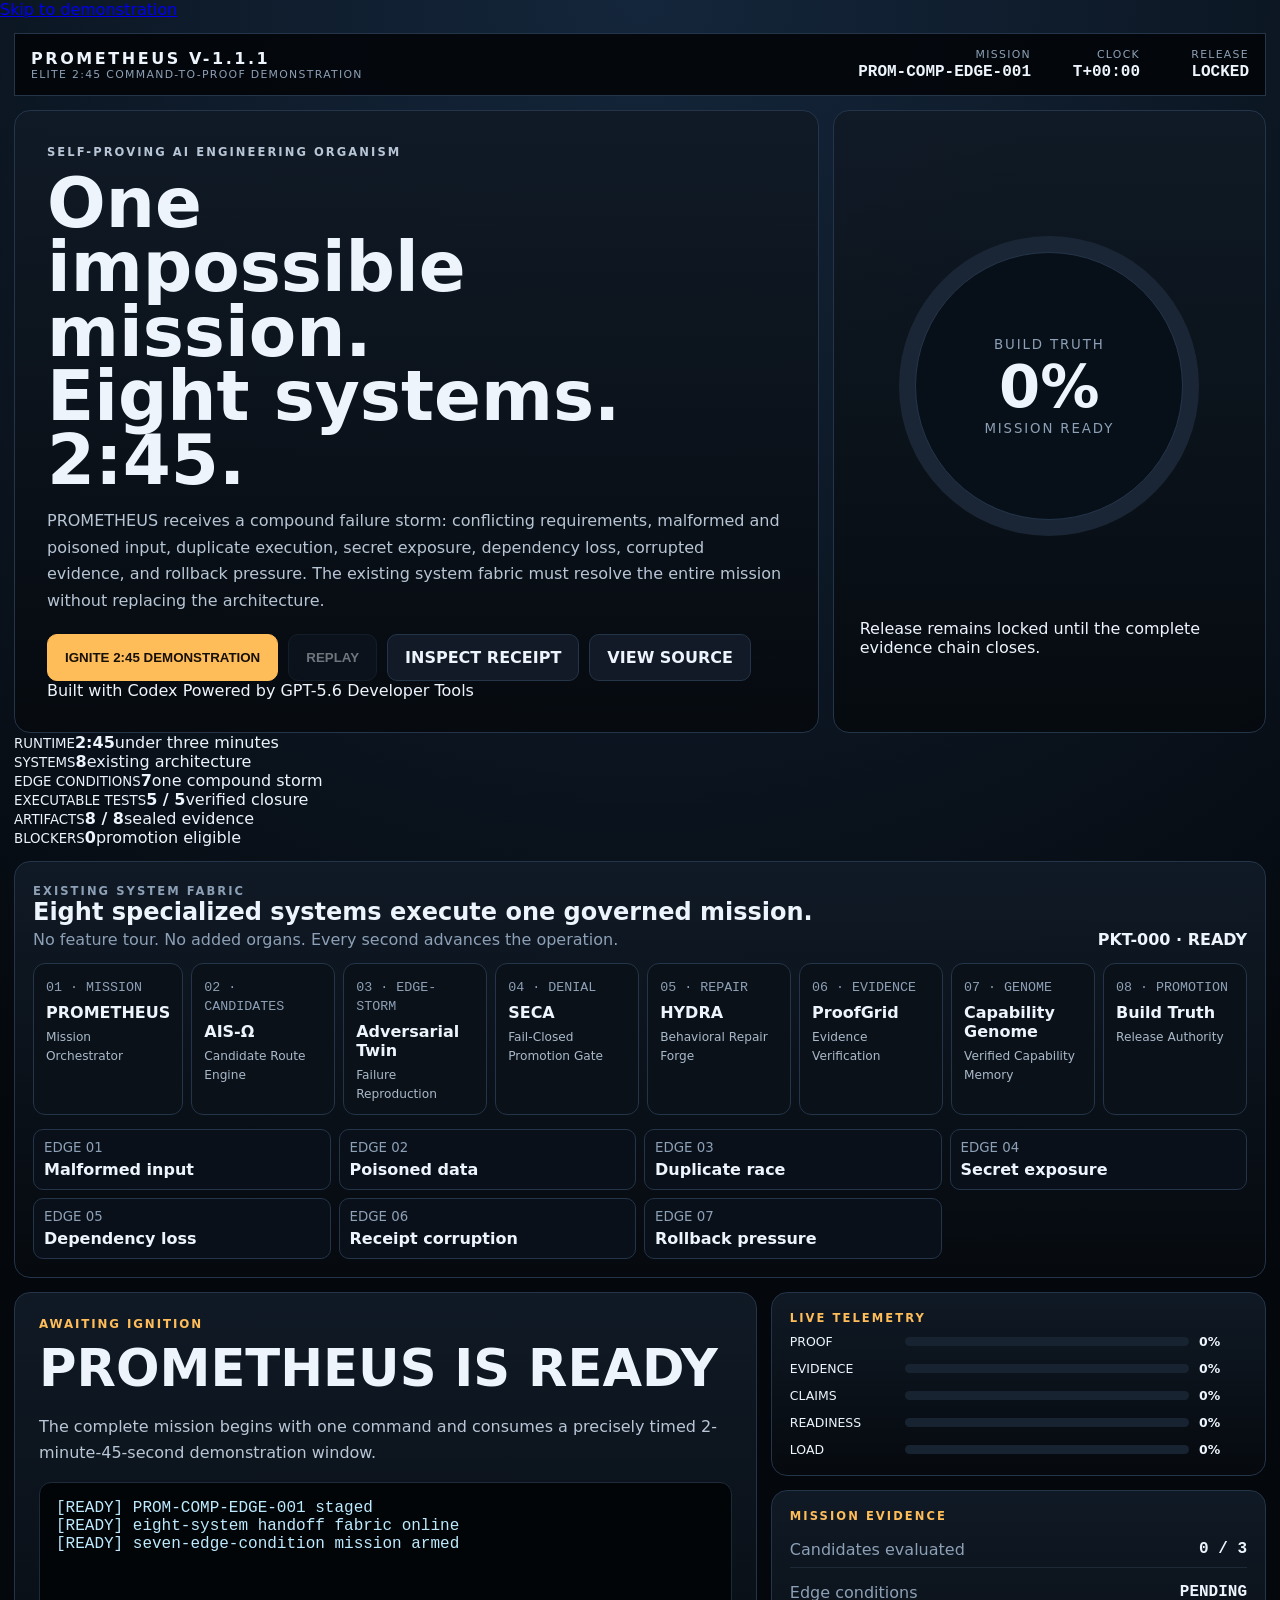
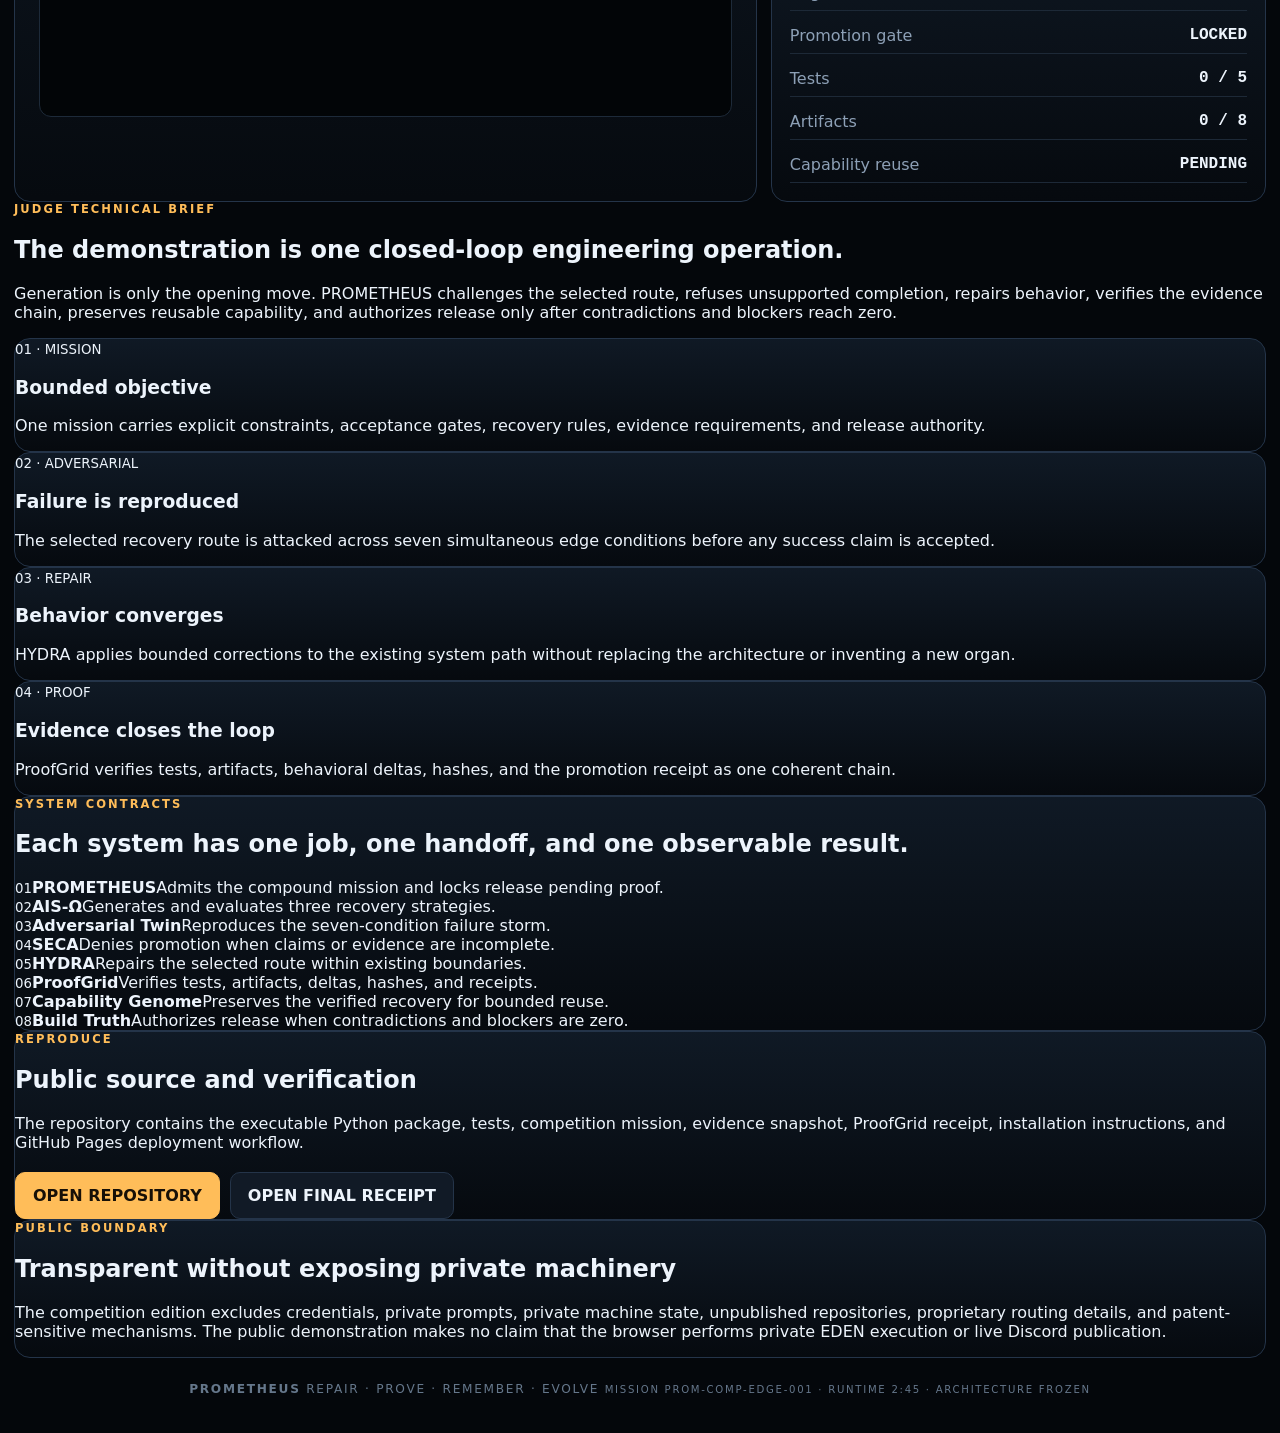
==== commit c25bfba3: "publish competition-grade judge interface at 2:45" ====
--- a/docs/index.html
+++ b/docs/index.html
@@ -4,92 +4,191 @@
   <meta charset="utf-8">
   <meta name="viewport" content="width=device-width,initial-scale=1,viewport-fit=cover">
   <meta name="theme-color" content="#04070b">
-  <meta name="description" content="PROMETHEUS elite three-minute Command-to-Proof demonstration.">
+  <meta name="description" content="PROMETHEUS elite 2-minute-45-second Command-to-Proof demonstration: one mission, eight systems, seven edge conditions, and an evidence-backed release decision.">
+  <meta property="og:title" content="PROMETHEUS · Elite Command-to-Proof Demo">
+  <meta property="og:description" content="One impossible mission. Eight existing systems. 2 minutes 45 seconds.">
+  <meta property="og:type" content="website">
+  <meta property="og:url" content="https://atlas-ascend.github.io/-PROMETHEUS-AIS-Competition/">
   <title>PROMETHEUS · Elite Command-to-Proof Demo</title>
   <link rel="stylesheet" href="assets/elite-demo.css">
 </head>
 <body>
+  <a class="skip-link" href="#demonstration">Skip to demonstration</a>
+  <div class="ambient" aria-hidden="true"></div>
+
   <div class="shell">
     <header class="topbar">
-      <div class="brand"><b>PROMETHEUS V-1.1.1</b><small>ELITE THREE-MINUTE COMMAND-TO-PROOF DEMONSTRATION</small></div>
+      <div class="brand">
+        <b>PROMETHEUS V-1.1.1</b>
+        <small>ELITE 2:45 COMMAND-TO-PROOF DEMONSTRATION</small>
+      </div>
       <div class="metric"><small>MISSION</small><b>PROM-COMP-EDGE-001</b></div>
-      <div class="metric"><small>CLOCK</small><b id="clock">T+00:00</b></div>
-      <div class="metric"><small>RELEASE</small><b id="release">LOCKED</b></div>
+      <div class="metric"><small>CLOCK</small><b id="clock" aria-live="off">T+00:00</b></div>
+      <div class="metric"><small>RELEASE</small><b id="release" aria-live="polite">LOCKED</b></div>
     </header>
 
-    <section class="hero">
-      <article class="panel intro">
-        <p class="eyebrow">SELF-PROVING AI ENGINEERING ORGANISM</p>
-        <h1>One impossible mission. Eight systems. Three minutes.</h1>
-        <p>PROMETHEUS receives a compound failure storm: conflicting requirements, malformed and poisoned input, duplicate execution, secret exposure, dependency loss, corrupted evidence, and rollback pressure. The existing system fabric must resolve the entire mission without replacing the architecture.</p>
-        <div class="actions">
-          <button class="btn primary" id="launch" type="button">IGNITE 3:00 DEMONSTRATION</button>
-          <button class="btn" id="replay" type="button" disabled>REPLAY</button>
-          <a class="btn" href="proofgrid/FINAL_RECEIPT.json">INSPECT RECEIPT</a>
+    <main>
+      <section class="hero" aria-labelledby="hero-title">
+        <article class="panel intro">
+          <p class="eyebrow">SELF-PROVING AI ENGINEERING ORGANISM</p>
+          <h1 id="hero-title">One impossible mission.<br>Eight systems.<br><span>2:45.</span></h1>
+          <p class="hero-copy">PROMETHEUS receives a compound failure storm: conflicting requirements, malformed and poisoned input, duplicate execution, secret exposure, dependency loss, corrupted evidence, and rollback pressure. The existing system fabric must resolve the entire mission without replacing the architecture.</p>
+          <div class="actions">
+            <button class="btn primary" id="launch" type="button">IGNITE 2:45 DEMONSTRATION</button>
+            <button class="btn" id="replay" type="button" disabled>REPLAY</button>
+            <a class="btn" href="proofgrid/FINAL_RECEIPT.json">INSPECT RECEIPT</a>
+            <a class="btn subtle" href="https://github.com/Atlas-Ascend/-PROMETHEUS-AIS-Competition">VIEW SOURCE</a>
+          </div>
+          <div class="hero-claim">
+            <span>Built with Codex</span>
+            <span>Powered by GPT-5.6</span>
+            <span>Developer Tools</span>
+          </div>
+        </article>
+
+        <article class="panel core" aria-label="Build Truth progress">
+          <div class="core-orbit" aria-hidden="true"></div>
+          <div class="ring" id="ring">
+            <span>
+              <small>BUILD TRUTH</small>
+              <b id="proof">0%</b>
+              <small id="core-state">MISSION READY</small>
+            </span>
+          </div>
+          <p class="core-caption">Release remains locked until the complete evidence chain closes.</p>
+        </article>
+      </section>
+
+      <section class="proof-strip" aria-label="Demonstration summary">
+        <article><small>RUNTIME</small><b>2:45</b><span>under three minutes</span></article>
+        <article><small>SYSTEMS</small><b>8</b><span>existing architecture</span></article>
+        <article><small>EDGE CONDITIONS</small><b>7</b><span>one compound storm</span></article>
+        <article><small>EXECUTABLE TESTS</small><b>5 / 5</b><span>verified closure</span></article>
+        <article><small>ARTIFACTS</small><b>8 / 8</b><span>sealed evidence</span></article>
+        <article><small>BLOCKERS</small><b>0</b><span>promotion eligible</span></article>
+      </section>
+
+      <section class="panel mission" id="demonstration" aria-labelledby="mission-title">
+        <div class="mission-head">
+          <div>
+            <p class="eyebrow">EXISTING SYSTEM FABRIC</p>
+            <h2 id="mission-title">Eight specialized systems execute one governed mission.</h2>
+            <p>No feature tour. No added organs. Every second advances the operation.</p>
+          </div>
+          <b id="packet">PKT-000 · READY</b>
         </div>
-      </article>
-      <article class="panel core">
-        <div class="ring" id="ring"><span><small>BUILD TRUTH</small><b id="proof">0%</b><small id="core-state">MISSION READY</small></span></div>
-      </article>
-    </section>
+        <div class="pipeline" id="pipeline" aria-label="Eight-system mission pipeline"></div>
+        <div class="edge-grid" id="edge-grid" aria-label="Seven edge conditions"></div>
+      </section>
 
-    <section class="panel mission">
-      <div class="mission-head"><div><p class="eyebrow">EXISTING SYSTEM FABRIC</p><h2>Eight specialized systems execute one governed mission.</h2><p>No feature tour. No added organs. Every second advances the operation.</p></div><b id="packet">PKT-000 · READY</b></div>
-      <div class="pipeline" id="pipeline"></div>
-      <div class="edge-grid" id="edge-grid"></div>
-    </section>
-
-    <section class="stage-grid">
-      <article class="panel stage">
-        <div class="stage-kicker" id="stage-kicker">AWAITING IGNITION</div>
-        <h2 id="stage-title">PROMETHEUS IS READY</h2>
-        <p id="stage-copy">The complete mission begins with one command and consumes the full three-minute demonstration window.</p>
-        <pre class="terminal" id="terminal">[READY] PROM-COMP-EDGE-001 staged
+      <section class="stage-grid" aria-label="Live mission stage and telemetry">
+        <article class="panel stage">
+          <div class="stage-kicker" id="stage-kicker">AWAITING IGNITION</div>
+          <h2 id="stage-title">PROMETHEUS IS READY</h2>
+          <p id="stage-copy">The complete mission begins with one command and consumes a precisely timed 2-minute-45-second demonstration window.</p>
+          <pre class="terminal" id="terminal" aria-live="polite">[READY] PROM-COMP-EDGE-001 staged
 [READY] eight-system handoff fabric online
 [READY] seven-edge-condition mission armed</pre>
-      </article>
-      <aside class="side">
-        <article class="panel telemetry">
-          <p class="eyebrow">LIVE TELEMETRY</p>
-          <div class="bars">
-            <div class="bar-row"><span>PROOF</span><div class="track"><div class="fill" id="bar-proof"></div></div><b id="v-proof">0%</b></div>
-            <div class="bar-row"><span>EVIDENCE</span><div class="track"><div class="fill" id="bar-evidence"></div></div><b id="v-evidence">0%</b></div>
-            <div class="bar-row"><span>CLAIMS</span><div class="track"><div class="fill" id="bar-claims"></div></div><b id="v-claims">0%</b></div>
-            <div class="bar-row"><span>READINESS</span><div class="track"><div class="fill" id="bar-readiness"></div></div><b id="v-readiness">0%</b></div>
-            <div class="bar-row"><span>LOAD</span><div class="track"><div class="fill" id="bar-load"></div></div><b id="v-load">0%</b></div>
+        </article>
+
+        <aside class="side">
+          <article class="panel telemetry">
+            <p class="eyebrow">LIVE TELEMETRY</p>
+            <div class="bars">
+              <div class="bar-row"><span>PROOF</span><div class="track"><div class="fill" id="bar-proof"></div></div><b id="v-proof">0%</b></div>
+              <div class="bar-row"><span>EVIDENCE</span><div class="track"><div class="fill" id="bar-evidence"></div></div><b id="v-evidence">0%</b></div>
+              <div class="bar-row"><span>CLAIMS</span><div class="track"><div class="fill" id="bar-claims"></div></div><b id="v-claims">0%</b></div>
+              <div class="bar-row"><span>READINESS</span><div class="track"><div class="fill" id="bar-readiness"></div></div><b id="v-readiness">0%</b></div>
+              <div class="bar-row"><span>LOAD</span><div class="track"><div class="fill" id="bar-load"></div></div><b id="v-load">0%</b></div>
+            </div>
+          </article>
+
+          <article class="panel evidence">
+            <p class="eyebrow">MISSION EVIDENCE</p>
+            <div class="evidence-list">
+              <div class="evidence-item"><span>Candidates evaluated</span><b id="ev-routes">0 / 3</b></div>
+              <div class="evidence-item"><span>Edge conditions</span><b id="ev-failure">PENDING</b></div>
+              <div class="evidence-item"><span>Promotion gate</span><b id="ev-gate">LOCKED</b></div>
+              <div class="evidence-item"><span>Tests</span><b id="ev-tests">0 / 5</b></div>
+              <div class="evidence-item"><span>Artifacts</span><b id="ev-artifacts">0 / 8</b></div>
+              <div class="evidence-item"><span>Capability reuse</span><b id="ev-reuse">PENDING</b></div>
+            </div>
+          </article>
+        </aside>
+      </section>
+
+      <section class="panel verdict" id="verdict" aria-labelledby="verdict-title">
+        <p class="eyebrow">BUILD TRUTH VERDICT</p>
+        <h2 id="verdict-title">PROMOTION AUTHORIZED</h2>
+        <p>Seven edge conditions were reproduced, denied, repaired, verified, preserved, and successfully inherited by a related mission.</p>
+        <div class="verdict-grid">
+          <div><small>ROUTES</small><b>3 EVALUATED</b></div>
+          <div><small>EDGE CONDITIONS</small><b>7 CLOSED</b></div>
+          <div><small>TESTS</small><b>5 / 5</b></div>
+          <div><small>ARTIFACTS</small><b>8 / 8</b></div>
+          <div><small>FAILED ACTIONS</small><b>1 → 0</b></div>
+          <div><small>BLOCKERS</small><b>0</b></div>
+        </div>
+        <div class="publication">SERVERFORGE ENVELOPE SEALED · #live-case-study · #proof-index · EDEN PUBLICATION READY</div>
+      </section>
+
+      <section class="technical-brief" aria-labelledby="brief-title">
+        <div class="section-heading">
+          <p class="eyebrow">JUDGE TECHNICAL BRIEF</p>
+          <h2 id="brief-title">The demonstration is one closed-loop engineering operation.</h2>
+          <p>Generation is only the opening move. PROMETHEUS challenges the selected route, refuses unsupported completion, repairs behavior, verifies the evidence chain, preserves reusable capability, and authorizes release only after contradictions and blockers reach zero.</p>
+        </div>
+
+        <div class="brief-grid">
+          <article class="panel brief-card"><small>01 · MISSION</small><h3>Bounded objective</h3><p>One mission carries explicit constraints, acceptance gates, recovery rules, evidence requirements, and release authority.</p></article>
+          <article class="panel brief-card"><small>02 · ADVERSARIAL</small><h3>Failure is reproduced</h3><p>The selected recovery route is attacked across seven simultaneous edge conditions before any success claim is accepted.</p></article>
+          <article class="panel brief-card"><small>03 · REPAIR</small><h3>Behavior converges</h3><p>HYDRA applies bounded corrections to the existing system path without replacing the architecture or inventing a new organ.</p></article>
+          <article class="panel brief-card"><small>04 · PROOF</small><h3>Evidence closes the loop</h3><p>ProofGrid verifies tests, artifacts, behavioral deltas, hashes, and the promotion receipt as one coherent chain.</p></article>
+        </div>
+      </section>
+
+      <section class="panel system-contracts" aria-labelledby="contracts-title">
+        <div class="section-heading compact">
+          <p class="eyebrow">SYSTEM CONTRACTS</p>
+          <h2 id="contracts-title">Each system has one job, one handoff, and one observable result.</h2>
+        </div>
+        <div class="contract-grid">
+          <article><small>01</small><b>PROMETHEUS</b><span>Admits the compound mission and locks release pending proof.</span></article>
+          <article><small>02</small><b>AIS-Ω</b><span>Generates and evaluates three recovery strategies.</span></article>
+          <article><small>03</small><b>Adversarial Twin</b><span>Reproduces the seven-condition failure storm.</span></article>
+          <article><small>04</small><b>SECA</b><span>Denies promotion when claims or evidence are incomplete.</span></article>
+          <article><small>05</small><b>HYDRA</b><span>Repairs the selected route within existing boundaries.</span></article>
+          <article><small>06</small><b>ProofGrid</b><span>Verifies tests, artifacts, deltas, hashes, and receipts.</span></article>
+          <article><small>07</small><b>Capability Genome</b><span>Preserves the verified recovery for bounded reuse.</span></article>
+          <article><small>08</small><b>Build Truth</b><span>Authorizes release when contradictions and blockers are zero.</span></article>
+        </div>
+      </section>
+
+      <section class="submission-grid" aria-label="Competition resources">
+        <article class="panel submission-card">
+          <p class="eyebrow">REPRODUCE</p>
+          <h2>Public source and verification</h2>
+          <p>The repository contains the executable Python package, tests, competition mission, evidence snapshot, ProofGrid receipt, installation instructions, and GitHub Pages deployment workflow.</p>
+          <div class="actions">
+            <a class="btn primary" href="https://github.com/Atlas-Ascend/-PROMETHEUS-AIS-Competition">OPEN REPOSITORY</a>
+            <a class="btn" href="proofgrid/FINAL_RECEIPT.json">OPEN FINAL RECEIPT</a>
           </div>
         </article>
-        <article class="panel evidence">
-          <p class="eyebrow">MISSION EVIDENCE</p>
-          <div class="evidence-list">
-            <div class="evidence-item"><span>Candidates evaluated</span><b id="ev-routes">0 / 3</b></div>
-            <div class="evidence-item"><span>Edge conditions</span><b id="ev-failure">PENDING</b></div>
-            <div class="evidence-item"><span>Promotion gate</span><b id="ev-gate">LOCKED</b></div>
-            <div class="evidence-item"><span>Tests</span><b id="ev-tests">0 / 5</b></div>
-            <div class="evidence-item"><span>Artifacts</span><b id="ev-artifacts">0 / 8</b></div>
-            <div class="evidence-item"><span>Capability reuse</span><b id="ev-reuse">PENDING</b></div>
-          </div>
+        <article class="panel submission-card">
+          <p class="eyebrow">PUBLIC BOUNDARY</p>
+          <h2>Transparent without exposing private machinery</h2>
+          <p>The competition edition excludes credentials, private prompts, private machine state, unpublished repositories, proprietary routing details, and patent-sensitive mechanisms. The public demonstration makes no claim that the browser performs private EDEN execution or live Discord publication.</p>
         </article>
-      </aside>
-    </section>
+      </section>
+    </main>
 
-    <section class="panel verdict" id="verdict">
-      <p class="eyebrow">BUILD TRUTH VERDICT</p>
-      <h2>PROMOTION AUTHORIZED</h2>
-      <p>Seven edge conditions were reproduced, denied, repaired, verified, preserved, and successfully inherited by a related mission.</p>
-      <div class="verdict-grid">
-        <div><small>ROUTES</small><b>3 EVALUATED</b></div>
-        <div><small>EDGE CONDITIONS</small><b>7 CLOSED</b></div>
-        <div><small>TESTS</small><b>5 / 5</b></div>
-        <div><small>ARTIFACTS</small><b>8 / 8</b></div>
-        <div><small>FAILED ACTIONS</small><b>1 → 0</b></div>
-        <div><small>BLOCKERS</small><b>0</b></div>
-      </div>
-      <div class="publication">SERVERFORGE ENVELOPE SEALED · #live-case-study · #proof-index · EDEN PUBLICATION READY</div>
-    </section>
+    <footer class="footer">
+      <b>PROMETHEUS</b>
+      <span>REPAIR · PROVE · REMEMBER · EVOLVE</span>
+      <small>MISSION PROM-COMP-EDGE-001 · RUNTIME 2:45 · ARCHITECTURE FROZEN</small>
+    </footer>
+  </div>
 
-    <footer class="footer">PROMETHEUS · REPAIR · PROVE · REMEMBER · EVOLVE</footer>
-  </div>
   <script src="assets/elite-demo.js"></script>
 </body>
-</html>+</html>
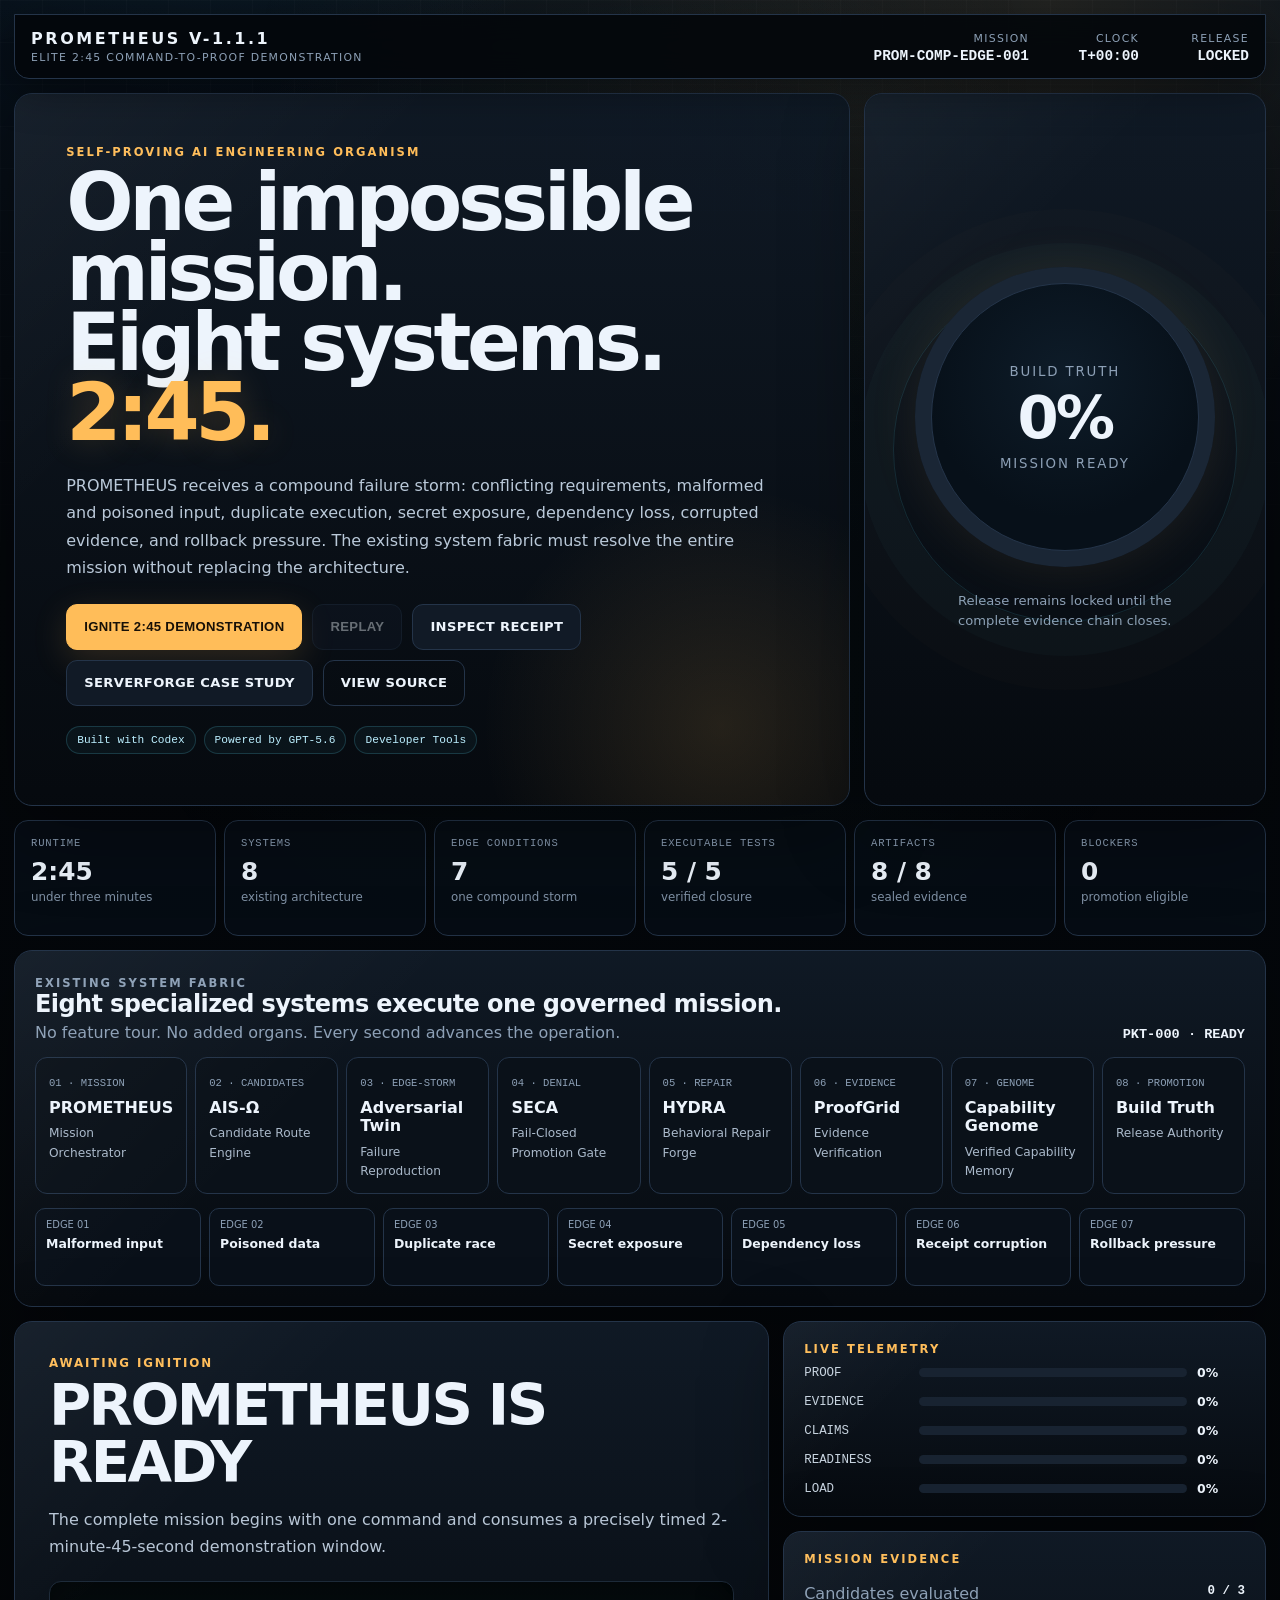
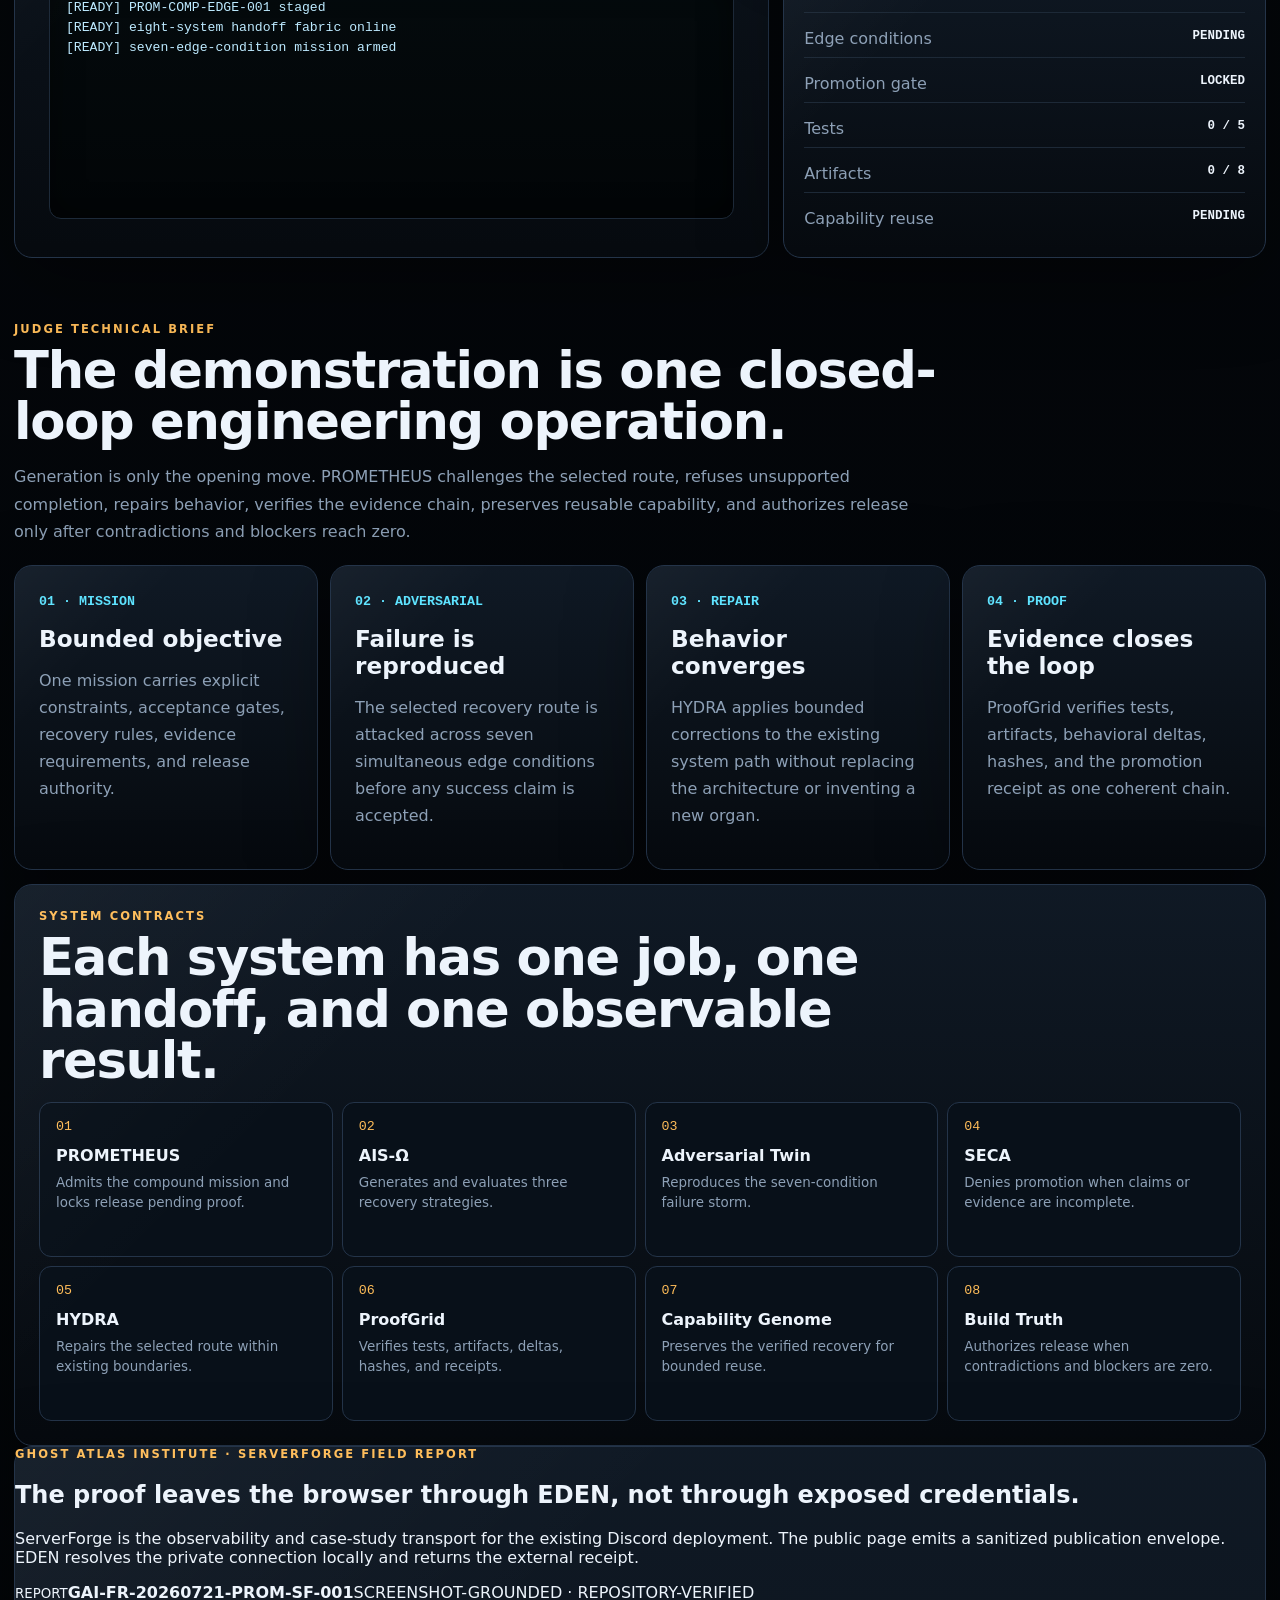
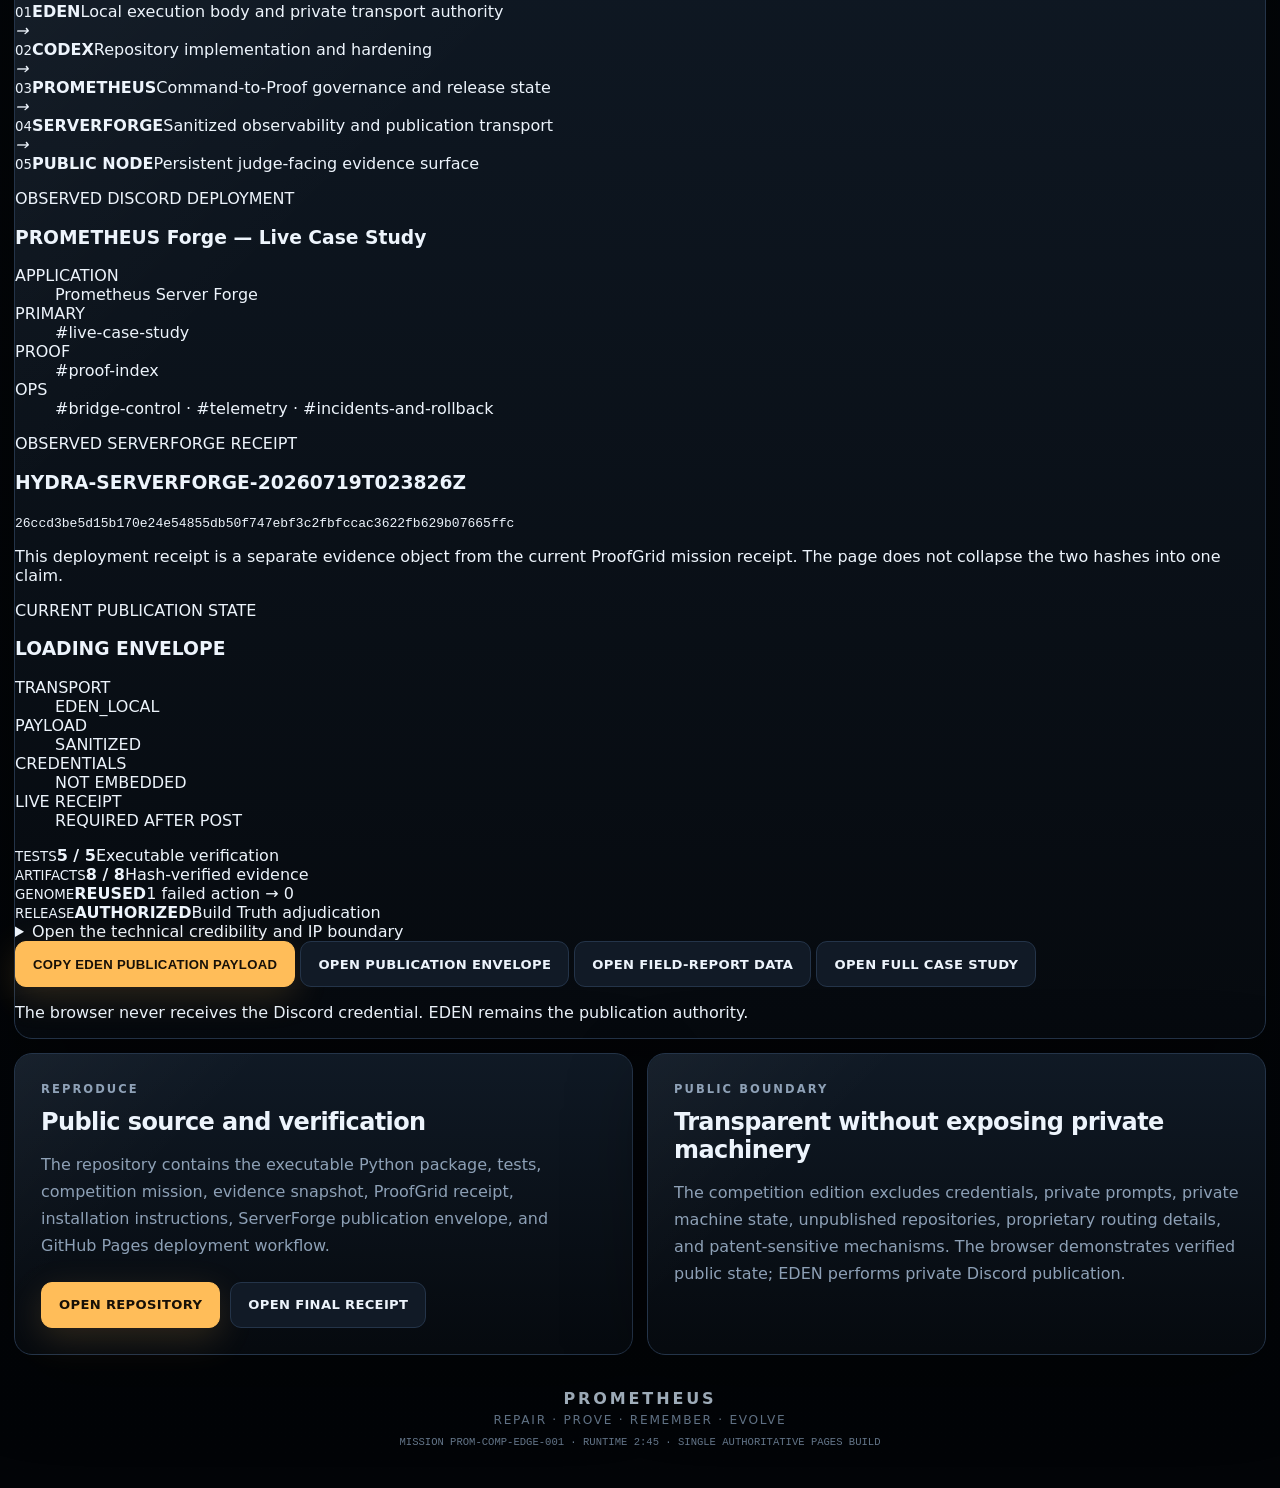
==== commit 063d6c53: "fix: converge live 2:45 page with EDEN ServerForge case study" ====
--- a/docs/index.html
+++ b/docs/index.html
@@ -4,13 +4,14 @@
   <meta charset="utf-8">
   <meta name="viewport" content="width=device-width,initial-scale=1,viewport-fit=cover">
   <meta name="theme-color" content="#04070b">
-  <meta name="description" content="PROMETHEUS elite 2-minute-45-second Command-to-Proof demonstration: one mission, eight systems, seven edge conditions, and an evidence-backed release decision.">
+  <meta name="description" content="PROMETHEUS elite 2-minute-45-second Command-to-Proof demonstration with a verified ServerForge and EDEN case study.">
   <meta property="og:title" content="PROMETHEUS · Elite Command-to-Proof Demo">
-  <meta property="og:description" content="One impossible mission. Eight existing systems. 2 minutes 45 seconds.">
+  <meta property="og:description" content="One impossible mission. Eight existing systems. 2 minutes 45 seconds. Evidence-backed release truth.">
   <meta property="og:type" content="website">
   <meta property="og:url" content="https://atlas-ascend.github.io/-PROMETHEUS-AIS-Competition/">
   <title>PROMETHEUS · Elite Command-to-Proof Demo</title>
   <link rel="stylesheet" href="assets/elite-demo.css">
+  <link rel="stylesheet" href="assets/serverforge-case-study.css">
 </head>
 <body>
   <a class="skip-link" href="#demonstration">Skip to demonstration</a>
@@ -37,6 +38,7 @@
             <button class="btn primary" id="launch" type="button">IGNITE 2:45 DEMONSTRATION</button>
             <button class="btn" id="replay" type="button" disabled>REPLAY</button>
             <a class="btn" href="proofgrid/FINAL_RECEIPT.json">INSPECT RECEIPT</a>
+            <a class="btn" href="#serverforge-case-study">SERVERFORGE CASE STUDY</a>
             <a class="btn subtle" href="https://github.com/Atlas-Ascend/-PROMETHEUS-AIS-Competition">VIEW SOURCE</a>
           </div>
           <div class="hero-claim">
@@ -164,11 +166,89 @@
         </div>
       </section>
 
+      <section class="panel sf-case" id="serverforge-case-study" aria-labelledby="sf-title">
+        <header class="sf-head">
+          <div>
+            <p class="eyebrow">GHOST ATLAS INSTITUTE · SERVERFORGE FIELD REPORT</p>
+            <h2 id="sf-title">The proof leaves the browser through EDEN, not through exposed credentials.</h2>
+            <p>ServerForge is the observability and case-study transport for the existing Discord deployment. The public page emits a sanitized publication envelope. EDEN resolves the private connection locally and returns the external receipt.</p>
+          </div>
+          <div class="sf-report-id"><small>REPORT</small><b>GAI-FR-20260721-PROM-SF-001</b><span>SCREENSHOT-GROUNDED · REPOSITORY-VERIFIED</span></div>
+        </header>
+
+        <div class="sf-chain" aria-label="EDEN to public proof chain">
+          <article><small>01</small><b>EDEN</b><span>Local execution body and private transport authority</span></article>
+          <i aria-hidden="true">→</i>
+          <article><small>02</small><b>CODEX</b><span>Repository implementation and hardening</span></article>
+          <i aria-hidden="true">→</i>
+          <article><small>03</small><b>PROMETHEUS</b><span>Command-to-Proof governance and release state</span></article>
+          <i aria-hidden="true">→</i>
+          <article><small>04</small><b>SERVERFORGE</b><span>Sanitized observability and publication transport</span></article>
+          <i aria-hidden="true">→</i>
+          <article><small>05</small><b>PUBLIC NODE</b><span>Persistent judge-facing evidence surface</span></article>
+        </div>
+
+        <div class="sf-grid">
+          <article class="sf-card">
+            <p class="sf-kicker">OBSERVED DISCORD DEPLOYMENT</p>
+            <h3>PROMETHEUS Forge — Live Case Study</h3>
+            <dl>
+              <div><dt>APPLICATION</dt><dd>Prometheus Server Forge</dd></div>
+              <div><dt>PRIMARY</dt><dd>#live-case-study</dd></div>
+              <div><dt>PROOF</dt><dd>#proof-index</dd></div>
+              <div><dt>OPS</dt><dd>#bridge-control · #telemetry · #incidents-and-rollback</dd></div>
+            </dl>
+          </article>
+
+          <article class="sf-card sf-receipt">
+            <p class="sf-kicker">OBSERVED SERVERFORGE RECEIPT</p>
+            <h3>HYDRA-SERVERFORGE-20260719T023826Z</h3>
+            <code>26ccd3be5d15b170e24e54855db50f747ebf3c2fbfccac3622fb629b07665ffc</code>
+            <p>This deployment receipt is a separate evidence object from the current ProofGrid mission receipt. The page does not collapse the two hashes into one claim.</p>
+          </article>
+
+          <article class="sf-card sf-state">
+            <p class="sf-kicker">CURRENT PUBLICATION STATE</p>
+            <h3 id="sf-envelope-state">LOADING ENVELOPE</h3>
+            <dl>
+              <div><dt>TRANSPORT</dt><dd>EDEN_LOCAL</dd></div>
+              <div><dt>PAYLOAD</dt><dd>SANITIZED</dd></div>
+              <div><dt>CREDENTIALS</dt><dd>NOT EMBEDDED</dd></div>
+              <div><dt>LIVE RECEIPT</dt><dd>REQUIRED AFTER POST</dd></div>
+            </dl>
+          </article>
+        </div>
+
+        <div class="sf-proof-grid">
+          <article><small>TESTS</small><b>5 / 5</b><span>Executable verification</span></article>
+          <article><small>ARTIFACTS</small><b>8 / 8</b><span>Hash-verified evidence</span></article>
+          <article><small>GENOME</small><b>REUSED</b><span>1 failed action → 0</span></article>
+          <article><small>RELEASE</small><b>AUTHORIZED</b><span>Build Truth adjudication</span></article>
+        </div>
+
+        <details class="sf-details">
+          <summary>Open the technical credibility and IP boundary</summary>
+          <div class="sf-detail-grid">
+            <article><h3>Why it is credible</h3><p>Claims are separated by source and scope: Discord observation, ServerForge deployment, executable repository behavior, ProofGrid verification, CI status, and public-node availability remain independently inspectable.</p></article>
+            <article><h3>What remains private</h3><p>Private prompts, bot tokens, webhooks, server identifiers, machine paths, proprietary routing, recursive mechanisms, and patent-sensitive algorithms remain inside EDEN or outside the competition release.</p></article>
+            <article><h3>What Eden receives</h3><p>A credential-free publication envelope containing the public URL, proof receipt, case-study references, verified totals, and the exact sanitized Discord message payload.</p></article>
+          </div>
+        </details>
+
+        <div class="sf-actions">
+          <button class="btn primary" id="sf-copy-envelope" type="button">COPY EDEN PUBLICATION PAYLOAD</button>
+          <a class="btn" href="serverforge/PUBLICATION_ENVELOPE.json">OPEN PUBLICATION ENVELOPE</a>
+          <a class="btn" href="data/case-study.json">OPEN FIELD-REPORT DATA</a>
+          <a class="btn" href="documentation/EDEN_SERVERFORGE_CASE_STUDY.md">OPEN FULL CASE STUDY</a>
+        </div>
+        <p class="sf-copy-state" id="sf-copy-state" role="status">The browser never receives the Discord credential. EDEN remains the publication authority.</p>
+      </section>
+
       <section class="submission-grid" aria-label="Competition resources">
         <article class="panel submission-card">
           <p class="eyebrow">REPRODUCE</p>
           <h2>Public source and verification</h2>
-          <p>The repository contains the executable Python package, tests, competition mission, evidence snapshot, ProofGrid receipt, installation instructions, and GitHub Pages deployment workflow.</p>
+          <p>The repository contains the executable Python package, tests, competition mission, evidence snapshot, ProofGrid receipt, installation instructions, ServerForge publication envelope, and GitHub Pages deployment workflow.</p>
           <div class="actions">
             <a class="btn primary" href="https://github.com/Atlas-Ascend/-PROMETHEUS-AIS-Competition">OPEN REPOSITORY</a>
             <a class="btn" href="proofgrid/FINAL_RECEIPT.json">OPEN FINAL RECEIPT</a>
@@ -177,7 +257,7 @@
         <article class="panel submission-card">
           <p class="eyebrow">PUBLIC BOUNDARY</p>
           <h2>Transparent without exposing private machinery</h2>
-          <p>The competition edition excludes credentials, private prompts, private machine state, unpublished repositories, proprietary routing details, and patent-sensitive mechanisms. The public demonstration makes no claim that the browser performs private EDEN execution or live Discord publication.</p>
+          <p>The competition edition excludes credentials, private prompts, private machine state, unpublished repositories, proprietary routing details, and patent-sensitive mechanisms. The browser demonstrates verified public state; EDEN performs private Discord publication.</p>
         </article>
       </section>
     </main>
@@ -185,10 +265,11 @@
     <footer class="footer">
       <b>PROMETHEUS</b>
       <span>REPAIR · PROVE · REMEMBER · EVOLVE</span>
-      <small>MISSION PROM-COMP-EDGE-001 · RUNTIME 2:45 · ARCHITECTURE FROZEN</small>
+      <small>MISSION PROM-COMP-EDGE-001 · RUNTIME 2:45 · SINGLE AUTHORITATIVE PAGES BUILD</small>
     </footer>
   </div>
 
   <script src="assets/elite-demo.js"></script>
+  <script src="assets/serverforge-case-study.js"></script>
 </body>
 </html>
--- a/docs/assets/elite-demo.css
+++ b/docs/assets/elite-demo.css
@@ -1 +1,903 @@
-:root{--bg:#04070b;--panel:#0a1119;--panel2:#101a26;--line:#243449;--text:#edf4fc;--muted:#8da0b6;--gold:#ffbd59;--cyan:#5de3ff;--green:#54e0a4;--red:#ff6578;--violet:#b58cff}*{box-sizing:border-box}html{scroll-behavior:smooth}body{margin:0;min-height:100vh;background:radial-gradient(circle at 50% 0,#14263b 0,#04070b 42%);color:var(--text);font-family:Inter,ui-sans-serif,system-ui,-apple-system,Segoe UI,sans-serif}.shell{width:min(1540px,100%);margin:auto;padding:14px}.panel{border:1px solid var(--line);background:linear-gradient(180deg,rgba(16,26,38,.97),rgba(6,10,15,.97));border-radius:16px}.topbar{display:grid;grid-template-columns:1fr repeat(3,auto);gap:14px;align-items:center;padding:14px 16px;position:sticky;top:0;z-index:20;background:rgba(4,7,11,.94);border:1px solid var(--line)}.brand b{letter-spacing:.16em}.brand small,.metric small{display:block;color:var(--muted);font-size:.68rem;letter-spacing:.12em}.metric{text-align:right;min-width:95px}.metric b{font-family:ui-monospace,SFMono-Regular,Consolas,monospace}.hero{display:grid;grid-template-columns:1.3fr .7fr;gap:14px;margin-top:14px}.intro{padding:32px}.eyebrow{margin:0 0 9px;color:var(--gold);font-size:.72rem;letter-spacing:.18em;font-weight:800}.intro h1{font-size:clamp(2.4rem,5.4vw,5.8rem);line-height:.93;margin:0;max-width:12ch}.intro p{color:#b7c5d5;line-height:1.65;max-width:76ch}.actions{display:flex;gap:10px;flex-wrap:wrap;margin-top:20px}.btn{border:1px solid var(--line);background:#111a26;color:var(--text);padding:13px 17px;border-radius:10px;font-weight:800;cursor:pointer;text-decoration:none}.btn.primary{background:var(--gold);border-color:var(--gold);color:#171007}.btn:disabled{opacity:.45;cursor:not-allowed}.core{display:grid;place-items:center;padding:26px}.ring{width:min(300px,72vw);aspect-ratio:1;border-radius:50%;display:grid;place-items:center;background:conic-gradient(var(--gold) var(--progress,0%),#1a2635 0);position:relative}.ring:before{content:"";position:absolute;inset:16px;border-radius:50%;background:#071019;border:1px solid var(--line)}.ring span{position:relative;text-align:center}.ring small{display:block;color:var(--muted);letter-spacing:.14em}.ring b{display:block;font-size:3.7rem}.mission{margin-top:14px;padding:18px}.mission-head{display:flex;justify-content:space-between;gap:14px;align-items:flex-end;margin-bottom:14px}.mission-head h2{margin:0}.mission-head p{margin:4px 0 0;color:var(--muted)}.pipeline{display:grid;grid-template-columns:repeat(8,1fr);gap:8px}.system{border:1px solid var(--line);background:#0a1119;padding:12px;border-radius:12px;min-height:125px;transition:.25s}.system small{color:var(--muted);font-family:ui-monospace,monospace}.system b{display:block;margin:8px 0 4px}.system span{font-size:.76rem;color:#aab9ca}.system.active{border-color:var(--gold);background:#191405;transform:translateY(-4px)}.system.done{border-color:var(--green)}.system.failed{border-color:var(--red);background:#1b0d12}.stage-grid{display:grid;grid-template-columns:1.2fr .8fr;gap:14px;margin-top:14px}.stage{padding:24px;min-height:410px}.stage-kicker{color:var(--gold);letter-spacing:.16em;font-size:.74rem;font-weight:800}.stage h2{font-size:clamp(1.8rem,4vw,3.9rem);margin:7px 0}.stage p{color:#b8c6d6;line-height:1.62;max-width:76ch}.terminal{background:#020507;border:1px solid #1d2a39;border-radius:12px;padding:16px;height:235px;overflow:hidden;font-family:ui-monospace,SFMono-Regular,Consolas,monospace;color:#bdeaff;white-space:pre-wrap}.side{display:grid;gap:14px}.telemetry,.evidence{padding:18px}.bars{display:grid;gap:12px}.bar-row{display:grid;grid-template-columns:105px 1fr 48px;gap:10px;align-items:center;font-size:.78rem}.track{height:9px;background:#182331;border-radius:99px;overflow:hidden}.fill{height:100%;background:var(--cyan);width:0;transition:width .45s}.evidence-list{display:grid;gap:7px}.evidence-item{display:flex;justify-content:space-between;gap:10px;border-bottom:1px solid #1d2937;padding:8px 0}.evidence-item span{color:var(--muted)}.evidence-item b{font-family:ui-monospace,monospace}.edge-grid{display:grid;grid-template-columns:repeat(4,1fr);gap:8px;margin-top:14px}.edge{border:1px solid var(--line);border-radius:10px;padding:10px;background:#091019}.edge small{display:block;color:var(--muted)}.edge b{display:block;margin-top:5px}.edge.hot{border-color:var(--red)}.edge.closed{border-color:var(--green)}.verdict{margin-top:14px;padding:30px;text-align:center;display:none}.verdict.show{display:block}.verdict h2{font-size:clamp(2.2rem,5vw,4.8rem);margin:6px}.verdict-grid{display:grid;grid-template-columns:repeat(6,1fr);gap:9px;margin-top:22px}.verdict-grid div{border:1px solid var(--line);padding:14px;border-radius:10px}.verdict-grid small{display:block;color:var(--muted)}.verdict-grid b{display:block;margin-top:6px}.publication{margin-top:18px;color:var(--muted);font-family:ui-monospace,monospace}.footer{text-align:center;color:#65778b;padding:24px;font-size:.76rem;letter-spacing:.14em}@media(max-width:1050px){.hero,.stage-grid{grid-template-columns:1fr}.pipeline{grid-template-columns:repeat(4,1fr)}.verdict-grid{grid-template-columns:repeat(3,1fr)}}@media(max-width:680px){.shell{padding:7px}.topbar{grid-template-columns:1fr 1fr}.brand{grid-column:1/-1}.metric{text-align:left}.intro{padding:22px}.pipeline{grid-template-columns:repeat(2,1fr)}.stage{padding:17px}.edge-grid{grid-template-columns:repeat(2,1fr)}.verdict-grid{grid-template-columns:repeat(2,1fr)}.bar-row{grid-template-columns:80px 1fr 42px}}+:root {
+  --bg: #04070b;
+  --bg-deep: #020407;
+  --panel: #0a1119;
+  --panel-2: #101a26;
+  --line: #243449;
+  --line-hot: #405a77;
+  --text: #edf4fc;
+  --muted: #8da0b6;
+  --gold: #ffbd59;
+  --cyan: #5de3ff;
+  --green: #54e0a4;
+  --red: #ff6578;
+  --violet: #b58cff;
+  --shadow: 0 24px 80px rgba(0, 0, 0, .34);
+  --radius: 18px;
+  --mono: ui-monospace, SFMono-Regular, Consolas, "Liberation Mono", monospace;
+}
+
+* {
+  box-sizing: border-box;
+}
+
+html {
+  scroll-behavior: smooth;
+  color-scheme: dark;
+}
+
+body {
+  margin: 0;
+  min-height: 100vh;
+  overflow-x: hidden;
+  background:
+    radial-gradient(circle at 18% -8%, rgba(93, 227, 255, .12), transparent 30rem),
+    radial-gradient(circle at 82% 0, rgba(255, 189, 89, .11), transparent 28rem),
+    linear-gradient(180deg, #07101a 0, var(--bg) 34rem, var(--bg-deep) 100%);
+  color: var(--text);
+  font-family: Inter, ui-sans-serif, system-ui, -apple-system, BlinkMacSystemFont, "Segoe UI", sans-serif;
+}
+
+body::before {
+  position: fixed;
+  inset: 0;
+  z-index: -3;
+  pointer-events: none;
+  content: "";
+  background-image:
+    linear-gradient(rgba(255, 255, 255, .018) 1px, transparent 1px),
+    linear-gradient(90deg, rgba(255, 255, 255, .018) 1px, transparent 1px);
+  background-size: 42px 42px;
+  mask-image: linear-gradient(to bottom, #000, transparent 86%);
+}
+
+a {
+  color: inherit;
+}
+
+button,
+a {
+  -webkit-tap-highlight-color: transparent;
+}
+
+button:focus-visible,
+a:focus-visible {
+  outline: 2px solid var(--cyan);
+  outline-offset: 3px;
+}
+
+.skip-link {
+  position: fixed;
+  left: 16px;
+  top: -80px;
+  z-index: 100;
+  padding: 10px 14px;
+  border-radius: 10px;
+  background: var(--text);
+  color: #06101a;
+  font-weight: 900;
+  transition: top .2s ease;
+}
+
+.skip-link:focus {
+  top: 16px;
+}
+
+.ambient {
+  position: fixed;
+  inset: 0;
+  z-index: -2;
+  pointer-events: none;
+  background:
+    radial-gradient(circle at 50% 12%, rgba(255, 189, 89, .06), transparent 25rem),
+    radial-gradient(circle at 50% 56%, rgba(93, 227, 255, .045), transparent 36rem);
+}
+
+.shell {
+  width: min(1540px, 100%);
+  margin: auto;
+  padding: 14px;
+}
+
+.panel {
+  position: relative;
+  border: 1px solid var(--line);
+  border-radius: var(--radius);
+  background: linear-gradient(180deg, rgba(16, 26, 38, .97), rgba(6, 10, 15, .97));
+  box-shadow: var(--shadow);
+}
+
+.panel::after {
+  position: absolute;
+  inset: 0;
+  pointer-events: none;
+  border-radius: inherit;
+  content: "";
+  background: linear-gradient(135deg, rgba(255, 255, 255, .035), transparent 28%);
+}
+
+.topbar {
+  position: sticky;
+  top: 0;
+  z-index: 20;
+  display: grid;
+  grid-template-columns: 1fr repeat(3, auto);
+  gap: 14px;
+  align-items: center;
+  padding: 14px 16px;
+  border: 1px solid var(--line);
+  border-radius: 0 0 15px 15px;
+  background: rgba(4, 7, 11, .91);
+  box-shadow: 0 12px 40px rgba(0, 0, 0, .35);
+  backdrop-filter: blur(18px);
+}
+
+.brand b {
+  letter-spacing: .16em;
+}
+
+.brand small,
+.metric small {
+  display: block;
+  margin-top: 3px;
+  color: var(--muted);
+  font-size: .68rem;
+  letter-spacing: .12em;
+}
+
+.metric {
+  min-width: 96px;
+  text-align: right;
+}
+
+.metric b {
+  font-family: var(--mono);
+  font-size: .9rem;
+}
+
+.hero {
+  display: grid;
+  grid-template-columns: 1.35fr .65fr;
+  gap: 14px;
+  margin-top: 14px;
+}
+
+.intro {
+  overflow: hidden;
+  padding: clamp(28px, 4vw, 58px);
+}
+
+.intro::before {
+  position: absolute;
+  right: -8rem;
+  bottom: -11rem;
+  width: 32rem;
+  aspect-ratio: 1;
+  border-radius: 50%;
+  content: "";
+  background: radial-gradient(circle, rgba(255, 189, 89, .12), transparent 66%);
+}
+
+.eyebrow {
+  margin: 0 0 9px;
+  color: var(--gold);
+  font-size: .72rem;
+  font-weight: 900;
+  letter-spacing: .18em;
+}
+
+.intro h1 {
+  position: relative;
+  z-index: 1;
+  max-width: 13ch;
+  margin: 0;
+  font-size: clamp(2.8rem, 6.2vw, 6.8rem);
+  line-height: .88;
+  letter-spacing: -.055em;
+}
+
+.intro h1 span {
+  color: var(--gold);
+  text-shadow: 0 0 34px rgba(255, 189, 89, .2);
+}
+
+.hero-copy {
+  position: relative;
+  z-index: 1;
+  max-width: 78ch;
+  margin-top: 24px;
+  color: #bac9d9;
+  font-size: clamp(.98rem, 1.25vw, 1.12rem);
+  line-height: 1.72;
+}
+
+.actions {
+  position: relative;
+  z-index: 2;
+  display: flex;
+  flex-wrap: wrap;
+  gap: 10px;
+  margin-top: 22px;
+}
+
+.btn {
+  display: inline-flex;
+  min-height: 46px;
+  align-items: center;
+  justify-content: center;
+  border: 1px solid var(--line);
+  border-radius: 11px;
+  padding: 12px 17px;
+  background: #111a26;
+  color: var(--text);
+  font-size: .82rem;
+  font-weight: 900;
+  letter-spacing: .025em;
+  text-decoration: none;
+  cursor: pointer;
+  transition: transform .18s ease, border-color .18s ease, background .18s ease, opacity .18s ease;
+}
+
+.btn:hover {
+  transform: translateY(-2px);
+  border-color: var(--line-hot);
+  background: #172333;
+}
+
+.btn.primary {
+  border-color: var(--gold);
+  background: var(--gold);
+  color: #171007;
+  box-shadow: 0 10px 35px rgba(255, 189, 89, .16);
+}
+
+.btn.primary:hover {
+  background: #ffc970;
+}
+
+.btn.subtle {
+  background: transparent;
+}
+
+.btn:disabled {
+  opacity: .42;
+  cursor: not-allowed;
+  transform: none;
+}
+
+.hero-claim {
+  position: relative;
+  z-index: 1;
+  display: flex;
+  flex-wrap: wrap;
+  gap: 8px;
+  margin-top: 20px;
+}
+
+.hero-claim span {
+  border: 1px solid rgba(93, 227, 255, .18);
+  border-radius: 999px;
+  padding: 7px 10px;
+  background: rgba(93, 227, 255, .045);
+  color: #bcefff;
+  font-family: var(--mono);
+  font-size: .7rem;
+}
+
+.core {
+  display: grid;
+  min-height: 430px;
+  place-items: center;
+  align-content: center;
+  overflow: hidden;
+  padding: 30px;
+}
+
+.core-orbit {
+  position: absolute;
+  width: min(390px, 86%);
+  aspect-ratio: 1;
+  border: 1px solid rgba(93, 227, 255, .12);
+  border-radius: 50%;
+  box-shadow: 0 0 0 34px rgba(93, 227, 255, .018), 0 0 0 68px rgba(255, 189, 89, .012);
+  animation: breathe 4s ease-in-out infinite;
+}
+
+.ring {
+  --progress: 0%;
+  position: relative;
+  display: grid;
+  width: min(300px, 72vw);
+  aspect-ratio: 1;
+  place-items: center;
+  border-radius: 50%;
+  background: conic-gradient(var(--gold) var(--progress), #1a2635 0);
+  box-shadow: 0 0 52px rgba(255, 189, 89, .09);
+}
+
+.ring::before {
+  position: absolute;
+  inset: 16px;
+  border: 1px solid var(--line);
+  border-radius: 50%;
+  content: "";
+  background: radial-gradient(circle at 50% 35%, #0e1c29, #071019 64%);
+}
+
+.ring span {
+  position: relative;
+  text-align: center;
+}
+
+.ring small {
+  display: block;
+  color: var(--muted);
+  letter-spacing: .14em;
+}
+
+.ring b {
+  display: block;
+  margin: 4px 0;
+  font-size: 3.7rem;
+  letter-spacing: -.05em;
+}
+
+.core-caption {
+  max-width: 28ch;
+  margin: 24px 0 0;
+  color: var(--muted);
+  font-size: .82rem;
+  line-height: 1.55;
+  text-align: center;
+}
+
+.proof-strip {
+  display: grid;
+  grid-template-columns: repeat(6, 1fr);
+  gap: 8px;
+  margin-top: 14px;
+}
+
+.proof-strip article {
+  min-height: 116px;
+  padding: 16px;
+  border: 1px solid var(--line);
+  border-radius: 14px;
+  background: rgba(8, 15, 23, .86);
+}
+
+.proof-strip small,
+.proof-strip b,
+.proof-strip span {
+  display: block;
+}
+
+.proof-strip small {
+  color: var(--muted);
+  font-family: var(--mono);
+  font-size: .66rem;
+  letter-spacing: .08em;
+}
+
+.proof-strip b {
+  margin-top: 8px;
+  color: var(--text);
+  font-size: 1.55rem;
+}
+
+.proof-strip span {
+  margin-top: 4px;
+  color: #8193a7;
+  font-size: .74rem;
+}
+
+.mission {
+  margin-top: 14px;
+  padding: 20px;
+  scroll-margin-top: 90px;
+}
+
+.mission-head {
+  display: flex;
+  align-items: flex-end;
+  justify-content: space-between;
+  gap: 14px;
+  margin-bottom: 15px;
+}
+
+.mission-head h2,
+.section-heading h2,
+.submission-card h2 {
+  margin: 0;
+  letter-spacing: -.025em;
+}
+
+.mission-head p {
+  margin: 5px 0 0;
+  color: var(--muted);
+}
+
+#packet {
+  white-space: nowrap;
+  font-family: var(--mono);
+  font-size: .85rem;
+}
+
+.pipeline {
+  display: grid;
+  grid-template-columns: repeat(8, 1fr);
+  gap: 8px;
+}
+
+.system {
+  min-height: 132px;
+  border: 1px solid var(--line);
+  border-radius: 12px;
+  padding: 13px;
+  background: #0a1119;
+  transition: transform .25s ease, border-color .25s ease, background .25s ease, box-shadow .25s ease;
+}
+
+.system small {
+  color: var(--muted);
+  font-family: var(--mono);
+  font-size: .66rem;
+}
+
+.system b {
+  display: block;
+  margin: 9px 0 5px;
+  line-height: 1.15;
+}
+
+.system span {
+  color: #aab9ca;
+  font-size: .76rem;
+  line-height: 1.38;
+}
+
+.system.active {
+  transform: translateY(-5px);
+  border-color: var(--gold);
+  background: linear-gradient(180deg, #211a08, #111006);
+  box-shadow: 0 12px 28px rgba(255, 189, 89, .1);
+}
+
+.system.done {
+  border-color: rgba(84, 224, 164, .72);
+  background: linear-gradient(180deg, rgba(84, 224, 164, .075), #09120f);
+}
+
+.system.failed {
+  border-color: var(--red);
+  background: #1b0d12;
+}
+
+.edge-grid {
+  display: grid;
+  grid-template-columns: repeat(7, 1fr);
+  gap: 8px;
+  margin-top: 14px;
+}
+
+.edge {
+  min-height: 78px;
+  border: 1px solid var(--line);
+  border-radius: 10px;
+  padding: 10px;
+  background: #091019;
+  transition: border-color .22s ease, background .22s ease, transform .22s ease;
+}
+
+.edge small {
+  display: block;
+  color: var(--muted);
+  font-size: .62rem;
+}
+
+.edge b {
+  display: block;
+  margin-top: 6px;
+  font-size: .78rem;
+  line-height: 1.3;
+}
+
+.edge.hot {
+  transform: translateY(-2px);
+  border-color: var(--red);
+  background: rgba(255, 101, 120, .07);
+  box-shadow: 0 0 20px rgba(255, 101, 120, .08);
+}
+
+.edge.closed {
+  border-color: var(--green);
+  background: rgba(84, 224, 164, .06);
+}
+
+.stage-grid {
+  display: grid;
+  grid-template-columns: 1.22fr .78fr;
+  gap: 14px;
+  margin-top: 14px;
+}
+
+.stage {
+  min-height: 430px;
+  padding: clamp(22px, 3vw, 34px);
+}
+
+.stage-kicker {
+  color: var(--gold);
+  font-size: .74rem;
+  font-weight: 900;
+  letter-spacing: .16em;
+}
+
+.stage h2 {
+  max-width: 17ch;
+  margin: 8px 0;
+  font-size: clamp(2rem, 4.5vw, 4.5rem);
+  line-height: .98;
+  letter-spacing: -.045em;
+}
+
+.stage p {
+  max-width: 76ch;
+  color: #b8c6d6;
+  line-height: 1.68;
+}
+
+.terminal {
+  height: 238px;
+  overflow: hidden;
+  margin: 20px 0 0;
+  border: 1px solid #1d2a39;
+  border-radius: 12px;
+  padding: 16px;
+  background: linear-gradient(180deg, rgba(93, 227, 255, .025), transparent), #020507;
+  color: #bdeaff;
+  font-family: var(--mono);
+  font-size: .82rem;
+  line-height: 1.55;
+  white-space: pre-wrap;
+  box-shadow: inset 0 0 32px rgba(0, 0, 0, .48);
+}
+
+.side {
+  display: grid;
+  gap: 14px;
+}
+
+.telemetry,
+.evidence {
+  padding: 20px;
+}
+
+.bars {
+  display: grid;
+  gap: 14px;
+}
+
+.bar-row {
+  display: grid;
+  grid-template-columns: 105px 1fr 48px;
+  gap: 10px;
+  align-items: center;
+  font-size: .78rem;
+}
+
+.bar-row > span {
+  color: #c8d4e0;
+  font-family: var(--mono);
+}
+
+.track {
+  height: 9px;
+  overflow: hidden;
+  border-radius: 99px;
+  background: #182331;
+}
+
+.fill {
+  width: 0;
+  height: 100%;
+  border-radius: inherit;
+  background: linear-gradient(90deg, var(--cyan), #b8f4ff);
+  box-shadow: 0 0 16px rgba(93, 227, 255, .2);
+  transition: width .45s ease;
+}
+
+.evidence-list {
+  display: grid;
+  gap: 7px;
+}
+
+.evidence-item {
+  display: flex;
+  justify-content: space-between;
+  gap: 10px;
+  border-bottom: 1px solid #1d2937;
+  padding: 9px 0;
+}
+
+.evidence-item:last-child {
+  border-bottom: 0;
+}
+
+.evidence-item span {
+  color: var(--muted);
+}
+
+.evidence-item b {
+  font-family: var(--mono);
+  font-size: .78rem;
+}
+
+.verdict {
+  display: none;
+  margin-top: 14px;
+  overflow: hidden;
+  padding: clamp(30px, 5vw, 64px);
+  text-align: center;
+}
+
+.verdict::before {
+  position: absolute;
+  inset: -50%;
+  content: "";
+  background: radial-gradient(circle, rgba(84, 224, 164, .11), transparent 30%);
+  animation: verdictPulse 3s ease-in-out infinite;
+}
+
+.verdict > * {
+  position: relative;
+  z-index: 1;
+}
+
+.verdict.show {
+  display: block;
+}
+
+.verdict h2 {
+  margin: 6px;
+  color: #f4fff9;
+  font-size: clamp(2.5rem, 6vw, 6rem);
+  line-height: .92;
+  letter-spacing: -.055em;
+}
+
+.verdict > p {
+  color: #b9c8d7;
+}
+
+.verdict-grid {
+  display: grid;
+  grid-template-columns: repeat(6, 1fr);
+  gap: 9px;
+  margin-top: 24px;
+}
+
+.verdict-grid div {
+  border: 1px solid rgba(84, 224, 164, .3);
+  border-radius: 11px;
+  padding: 15px;
+  background: rgba(84, 224, 164, .035);
+}
+
+.verdict-grid small {
+  display: block;
+  color: var(--muted);
+  font-size: .65rem;
+}
+
+.verdict-grid b {
+  display: block;
+  margin-top: 7px;
+}
+
+.publication {
+  margin-top: 20px;
+  color: var(--green);
+  font-family: var(--mono);
+  font-size: .8rem;
+}
+
+.technical-brief {
+  margin-top: 64px;
+}
+
+.section-heading {
+  max-width: 930px;
+  margin-bottom: 20px;
+}
+
+.section-heading.compact {
+  margin-bottom: 16px;
+}
+
+.section-heading h2 {
+  font-size: clamp(2rem, 4vw, 4.25rem);
+  line-height: 1;
+}
+
+.section-heading p:last-child {
+  color: var(--muted);
+  line-height: 1.7;
+}
+
+.brief-grid {
+  display: grid;
+  grid-template-columns: repeat(4, 1fr);
+  gap: 12px;
+}
+
+.brief-card {
+  min-height: 245px;
+  padding: 24px;
+}
+
+.brief-card small {
+  color: var(--cyan);
+  font-family: var(--mono);
+  font-weight: 900;
+}
+
+.brief-card h3 {
+  margin: 16px 0 10px;
+  font-size: 1.45rem;
+}
+
+.brief-card p,
+.submission-card p {
+  color: var(--muted);
+  line-height: 1.68;
+}
+
+.system-contracts {
+  margin-top: 14px;
+  padding: 24px;
+}
+
+.contract-grid {
+  display: grid;
+  grid-template-columns: repeat(4, 1fr);
+  gap: 9px;
+}
+
+.contract-grid article {
+  min-height: 155px;
+  border: 1px solid var(--line);
+  border-radius: 12px;
+  padding: 16px;
+  background: #081019;
+}
+
+.contract-grid small,
+.contract-grid b,
+.contract-grid span {
+  display: block;
+}
+
+.contract-grid small {
+  color: var(--gold);
+  font-family: var(--mono);
+}
+
+.contract-grid b {
+  margin-top: 12px;
+}
+
+.contract-grid span {
+  margin-top: 8px;
+  color: var(--muted);
+  font-size: .84rem;
+  line-height: 1.5;
+}
+
+.submission-grid {
+  display: grid;
+  grid-template-columns: 1fr 1fr;
+  gap: 14px;
+  margin-top: 14px;
+}
+
+.submission-card {
+  padding: 26px;
+}
+
+.footer {
+  display: grid;
+  gap: 5px;
+  padding: 34px 18px 26px;
+  color: #65778b;
+  text-align: center;
+}
+
+.footer b {
+  color: #aebdcb;
+  letter-spacing: .18em;
+}
+
+.footer span {
+  font-size: .76rem;
+  letter-spacing: .14em;
+}
+
+.footer small {
+  margin-top: 4px;
+  font-family: var(--mono);
+  font-size: .66rem;
+}
+
+@keyframes breathe {
+  0%, 100% { transform: scale(.98); opacity: .65; }
+  50% { transform: scale(1.02); opacity: 1; }
+}
+
+@keyframes verdictPulse {
+  0%, 100% { transform: scale(.9); opacity: .65; }
+  50% { transform: scale(1.05); opacity: 1; }
+}
+
+@media (max-width: 1220px) {
+  .proof-strip { grid-template-columns: repeat(3, 1fr); }
+  .pipeline { grid-template-columns: repeat(4, 1fr); }
+  .edge-grid { grid-template-columns: repeat(4, 1fr); }
+  .brief-grid,
+  .contract-grid { grid-template-columns: repeat(2, 1fr); }
+}
+
+@media (max-width: 1050px) {
+  .hero,
+  .stage-grid { grid-template-columns: 1fr; }
+  .core { min-height: 380px; }
+  .verdict-grid { grid-template-columns: repeat(3, 1fr); }
+}
+
+@media (max-width: 760px) {
+  .shell { padding: 7px; }
+  .topbar { grid-template-columns: 1fr 1fr; gap: 10px; }
+  .brand { grid-column: 1 / -1; }
+  .metric { min-width: 0; text-align: left; }
+  .metric:nth-of-type(3) { display: none; }
+  .intro { padding: 26px 22px 30px; }
+  .intro h1 { font-size: clamp(3rem, 15vw, 5.4rem); }
+  .proof-strip { grid-template-columns: repeat(2, 1fr); }
+  .mission { padding: 16px; }
+  .mission-head { display: grid; }
+  #packet { justify-self: start; }
+  .pipeline { grid-template-columns: repeat(2, 1fr); }
+  .edge-grid { grid-template-columns: repeat(2, 1fr); }
+  .stage { padding: 20px 17px; }
+  .terminal { height: 260px; font-size: .74rem; }
+  .bar-row { grid-template-columns: 82px 1fr 42px; }
+  .verdict-grid { grid-template-columns: repeat(2, 1fr); }
+  .brief-grid,
+  .contract-grid,
+  .submission-grid { grid-template-columns: 1fr; }
+  .technical-brief { margin-top: 42px; }
+}
+
+@media (max-width: 430px) {
+  .topbar { position: relative; }
+  .metric { font-size: .78rem; }
+  .hero-claim span { width: 100%; text-align: center; }
+  .actions .btn { width: 100%; }
+  .proof-strip { grid-template-columns: 1fr 1fr; }
+  .proof-strip article { min-height: 104px; padding: 13px; }
+  .system { min-height: 120px; }
+  .edge-grid { grid-template-columns: 1fr 1fr; }
+  .verdict-grid { grid-template-columns: 1fr 1fr; }
+}
+
+@media (prefers-reduced-motion: reduce) {
+  html { scroll-behavior: auto; }
+  *,
+  *::before,
+  *::after {
+    animation-duration: .001ms !important;
+    animation-iteration-count: 1 !important;
+    scroll-behavior: auto !important;
+    transition-duration: .001ms !important;
+  }
+}
